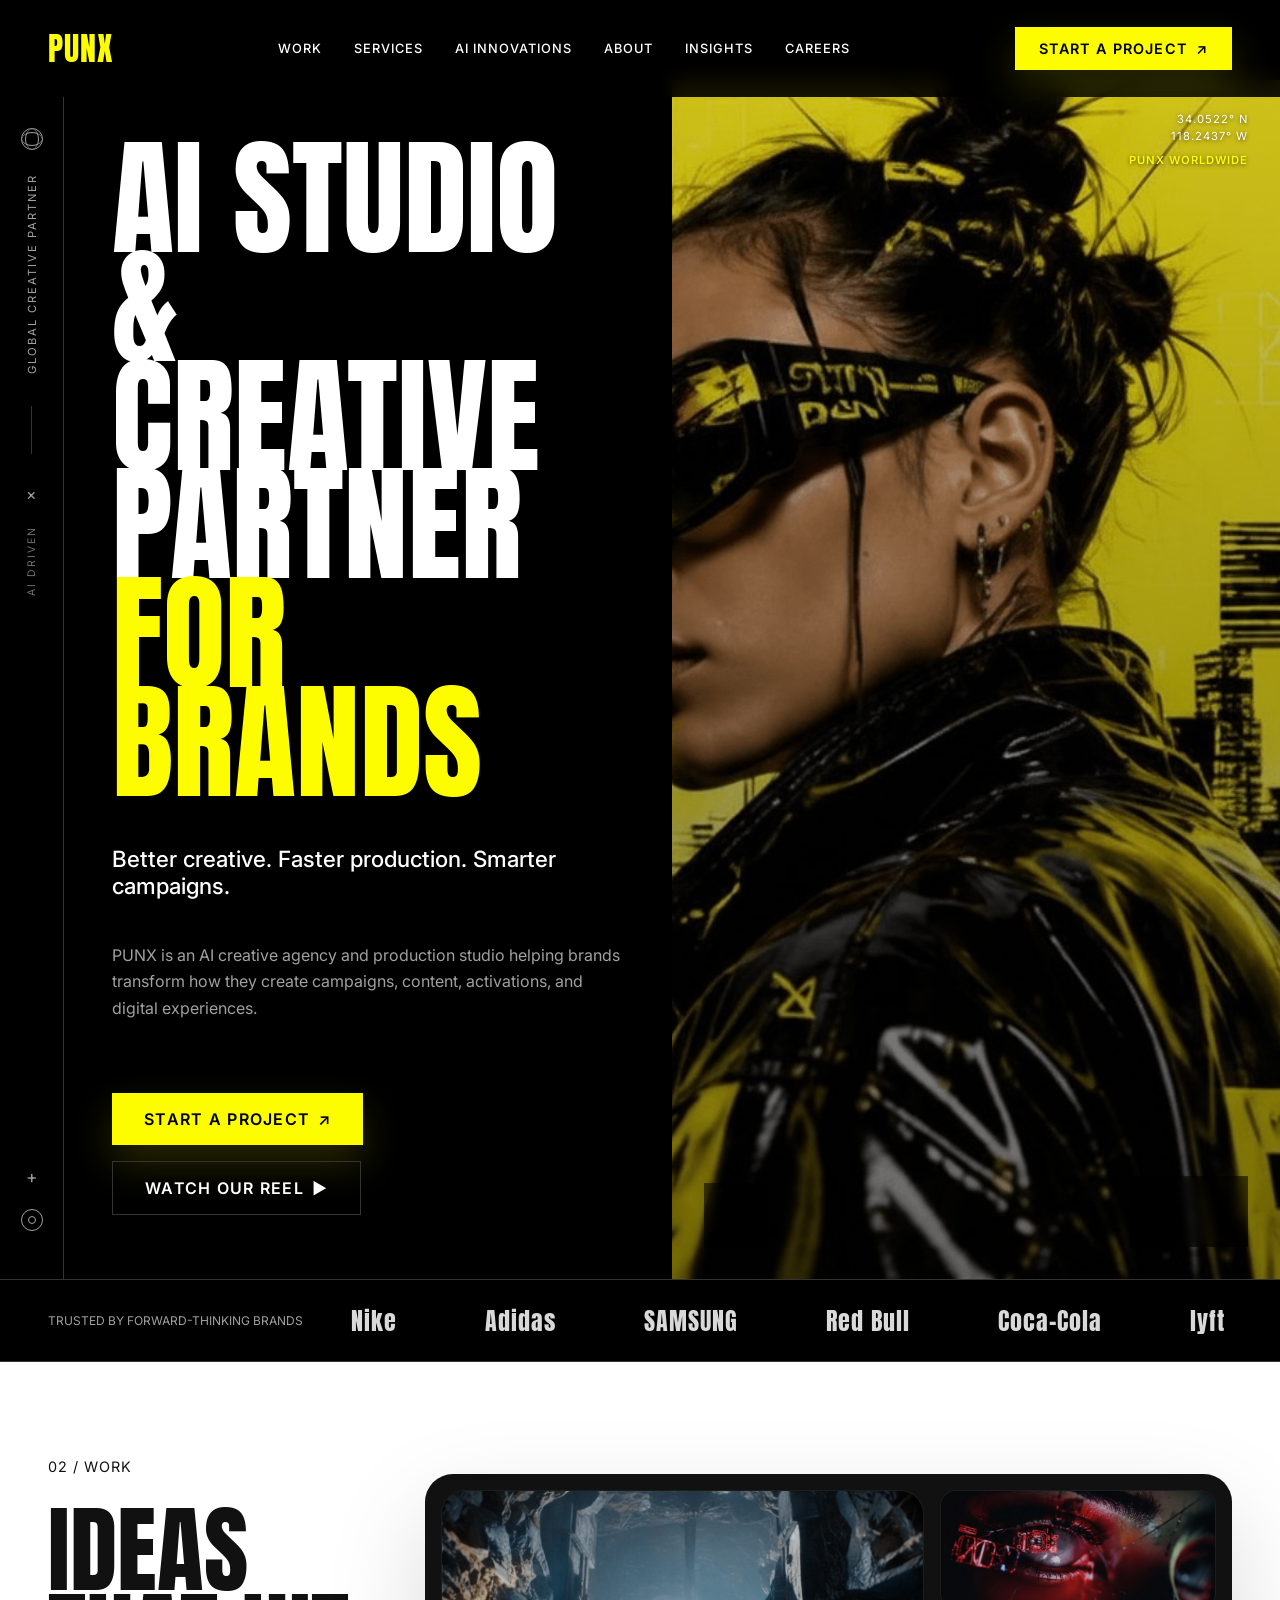
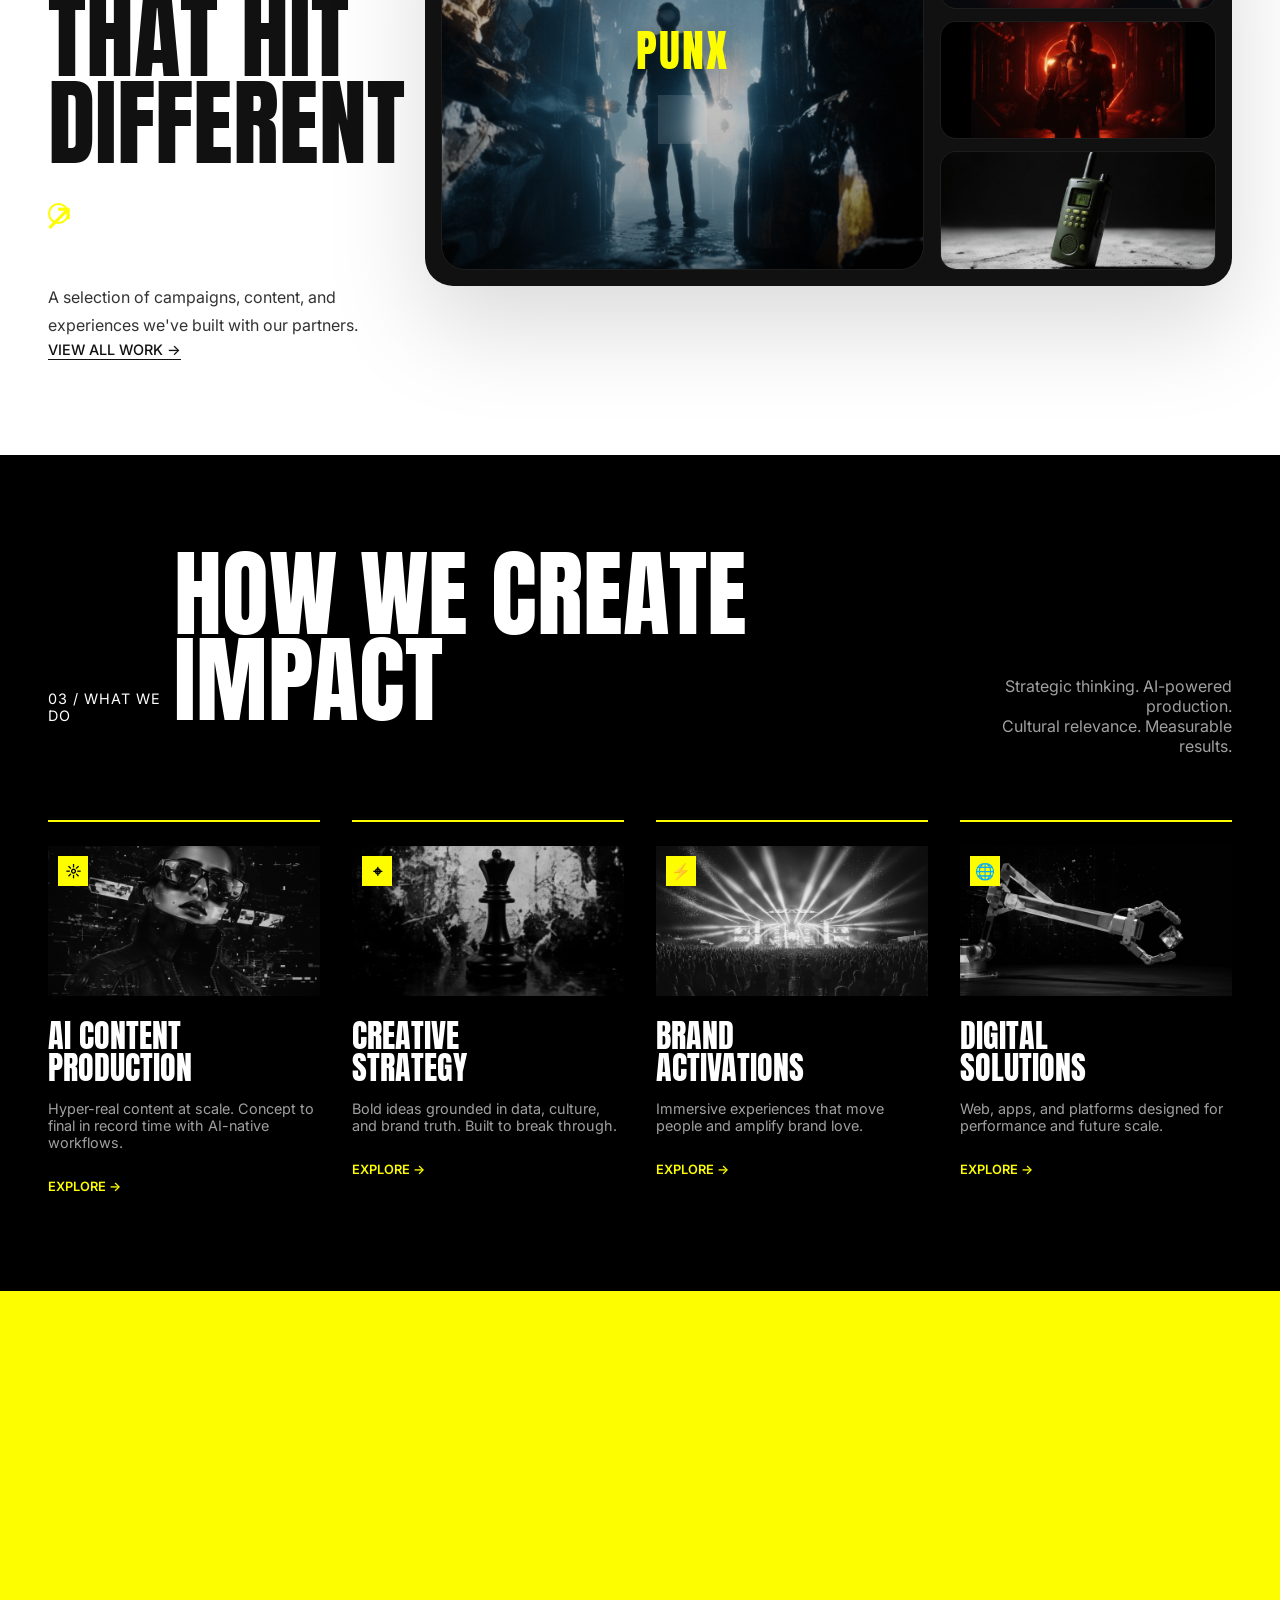
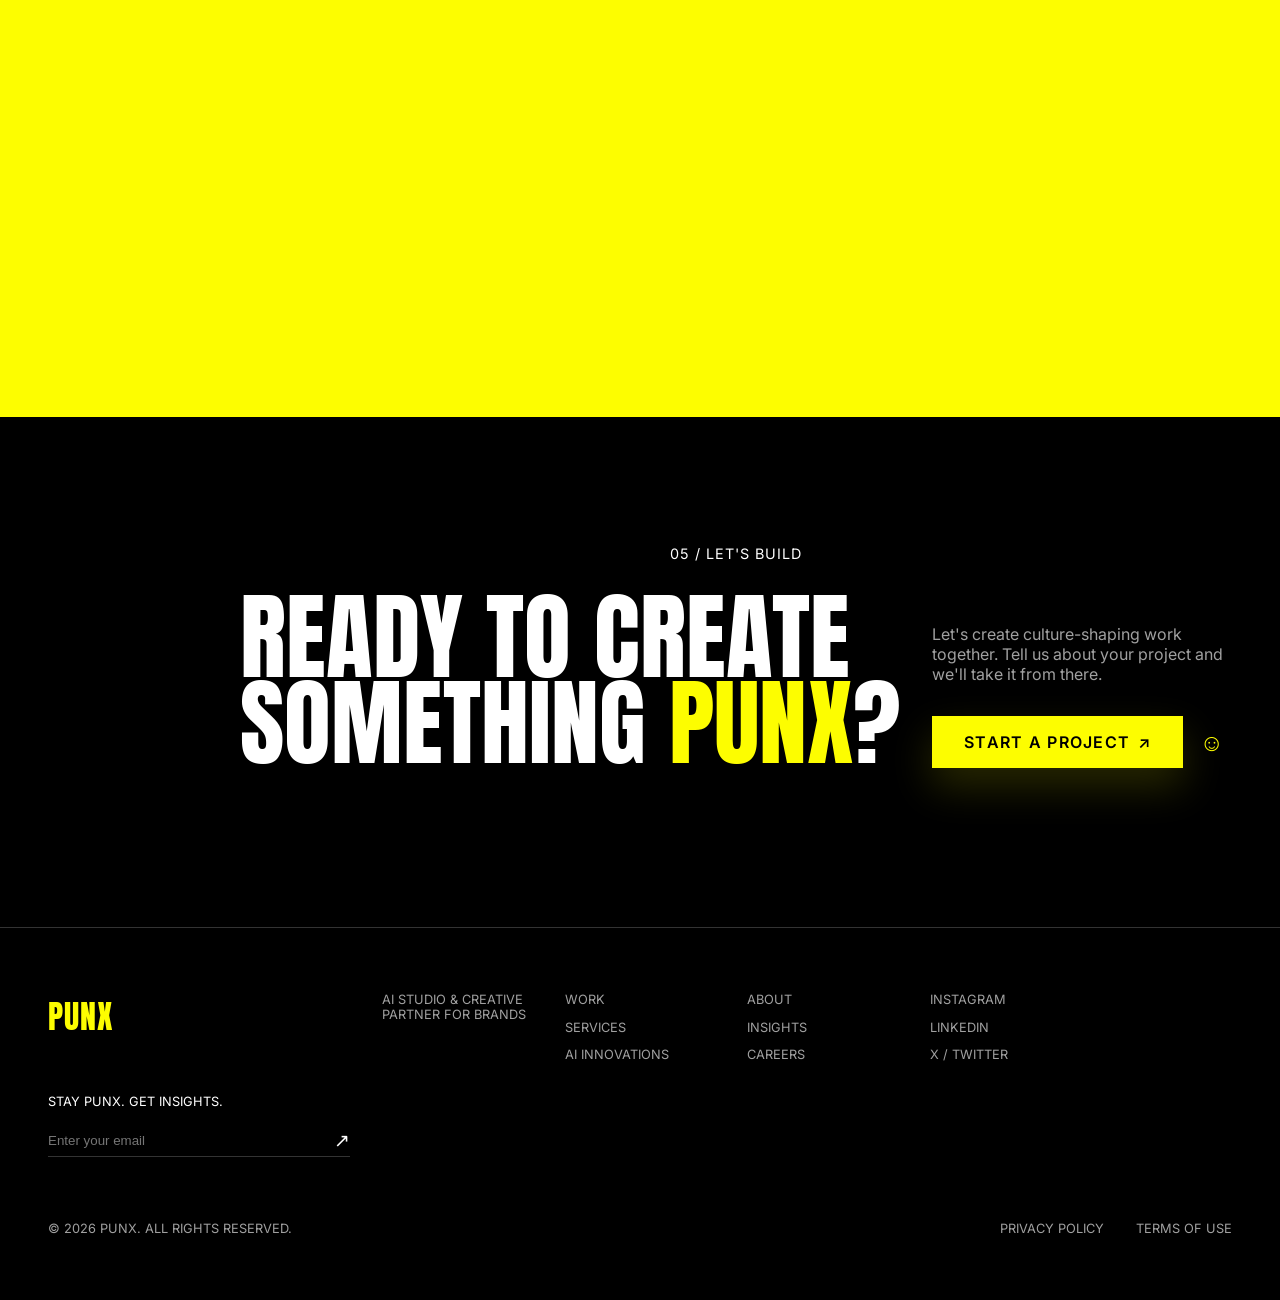
==== index.html @ d714aa8b "Initial commit: PUNX website builder with home and work pages Static site with hero, work carousel, " ====
<!DOCTYPE html>
<html lang="en" class="no-js">
<head>
    <meta charset="UTF-8">
    <meta name="viewport" content="width=device-width, initial-scale=1.0">
    <title>PUNX - AI Studio & Creative Partner</title>
    <link rel="preconnect" href="https://fonts.googleapis.com">
    <link rel="preconnect" href="https://fonts.gstatic.com" crossorigin>
    <link href="https://fonts.googleapis.com/css2?family=Anton&family=Inter:wght@400;500;600;700&display=swap" rel="stylesheet">
    <link rel="stylesheet" href="styles.css">
</head>
<body>

    <!-- Header Navigation -->
    <header class="header">
        <a href="index.html" class="logo logo--brand">PUNX</a>
        <nav class="main-nav">
            <a href="work.html">WORK</a>
            <a href="#">SERVICES</a>
            <a href="#">AI INNOVATIONS</a>
            <a href="#">ABOUT</a>
            <a href="#">INSIGHTS</a>
            <a href="#">CAREERS</a>
        </nav>
        <a href="#" class="btn btn-primary">START A PROJECT <span class="arrow">↗</span></a>
    </header>

    <main>
        <!-- Hero Section -->
        <section class="hero animate-reveal">
            <div class="hero-rail reveal-item delay-0">
                <span class="icon-globe" aria-hidden="true"></span>
                <span class="hero-rail-label">GLOBAL CREATIVE PARTNER</span>
                <span class="hero-rail-divider"></span>
                <span class="icon-x" aria-hidden="true">×</span>
                <span class="hero-rail-label hero-rail-label--sub">AI DRIVEN</span>
                <span class="hero-rail-spacer"></span>
                <span class="icon-plus" aria-hidden="true">+</span>
                <span class="icon-target" aria-hidden="true"></span>
            </div>
            <div class="hero-left reveal-item delay-0">
                <h1 class="hero-title">AI STUDIO &<br>CREATIVE<br>PARTNER<br><span class="highlight">FOR BRANDS</span></h1>
                <p class="hero-subtitle">Better creative. Faster production. Smarter campaigns.</p>
                <p class="hero-desc">PUNX is an AI creative agency and production studio helping brands transform how they create campaigns, content, activations, and digital experiences.</p>
                <div class="hero-actions">
                    <a href="#" class="btn btn-primary btn-large">START A PROJECT <span class="arrow">↗</span></a>
                    <a href="#" class="btn btn-secondary btn-large">WATCH OUR REEL <span class="arrow">▶</span></a>
                </div>
            </div>
            <div class="hero-right reveal-item delay-1">
                <div class="hero-image-container">
                    <img src="img/hero-model-yellow-jacket.png" alt="Hero background" class="hero-bg" />
                    <div class="hero-overlay"></div>
                    <div class="hero-coords">
                        <span>34.0522° N</span>
                        <span>118.2437° W</span>
                        <span class="hero-coords-label">PUNX WORLDWIDE</span>
                    </div>
                    <div class="hero-seal" aria-hidden="true">
                        <span class="hero-seal-ring">
                            <span class="hero-seal-dot"></span>
                        </span>
                    </div>
                    <div class="hero-tag">CREATE<br>WITHOUT<br>COMPROMISE</div>
                </div>
            </div>
        </section>

        <!-- Client Logos -->
        <section class="clients animate-reveal">
            <div class="clients-label reveal-item delay-1">TRUSTED BY FORWARD-THINKING BRANDS</div>
            <div class="clients-viewport reveal-item delay-2">
                <div class="clients-track">
                    <span>Nike</span>
                    <span>Adidas</span>
                    <span>SAMSUNG</span>
                    <span>Red Bull</span>
                    <span>Coca-Cola</span>
                    <span>lyft</span>
                    <span>Spotify</span>
                    <span>SONY</span>
                    <span aria-hidden="true">Nike</span>
                    <span aria-hidden="true">Adidas</span>
                    <span aria-hidden="true">SAMSUNG</span>
                    <span aria-hidden="true">Red Bull</span>
                    <span aria-hidden="true">Coca-Cola</span>
                    <span aria-hidden="true">lyft</span>
                    <span aria-hidden="true">Spotify</span>
                    <span aria-hidden="true">SONY</span>
                </div>
            </div>
        </section>

        <!-- Work Section -->
        <section class="work section-dark animate-reveal">
            <div class="section-header reveal-item delay-1">
                <div class="section-number">02 / WORK</div>
                <h2 class="section-title">IDEAS<br>THAT HIT<br>DIFFERENT <span class="arrow-circle">↗</span></h2>
                <p>A selection of campaigns, content, and experiences we've built with our partners.</p>
                <a href="work.html" class="link-underline">VIEW ALL WORK &rarr;</a>
            </div>
            <div class="work-carousel reveal-item delay-2">
                <div class="work-stage" id="workStage">
                    <div class="work-featured" id="workFeatured">
                        <img src="img/portfolio-tunnel-figure.png" alt="Featured work">
                        <div class="work-card-overlay">
                            <div class="work-card-logo">PUNX</div>
                            <div class="work-play">▶</div>
                        </div>
                    </div>
                    <div class="work-thumbs" id="workThumbs">
                        <button class="work-thumb" type="button" data-index="1" aria-label="Show next work item">
                            <img src="img/portfolio-eye-punx.png" alt="Work 2">
                        </button>
                        <button class="work-thumb" type="button" data-index="2" aria-label="Show next work item">
                            <img src="img/portfolio-red-armor.png" alt="Work 3">
                        </button>
                        <button class="work-thumb" type="button" data-index="3" aria-label="Show next work item">
                            <img src="img/portfolio-walkie-talkie.png" alt="Work 4">
                        </button>
                    </div>
                </div>
            </div>
        </section>

        <!-- What We Do Section -->
        <section class="what-we-do section-black animate-reveal">
            <div class="wwd-header reveal-item delay-1">
                <div class="section-number">03 / WHAT WE DO</div>
                <h2 class="section-title">HOW WE CREATE IMPACT</h2>
                <p class="wwd-desc">Strategic thinking. AI-powered production.<br>Cultural relevance. Measurable results.</p>
            </div>
            <div class="services-grid">
                <!-- Service 1 -->
                <div class="service-card reveal-item delay-2">
                    <div class="service-img">
                        <img src="img/service-ai-content.png" alt="AI Content Production">
                        <div class="service-icon">☼</div>
                    </div>
                    <h3>AI CONTENT<br>PRODUCTION</h3>
                    <p>Hyper-real content at scale. Concept to final in record time with AI-native workflows.</p>
                    <a href="#" class="explore-link">EXPLORE &rarr;</a>
                </div>
                <!-- Service 2 -->
                <div class="service-card reveal-item delay-3">
                    <div class="service-img">
                        <img src="img/service-creative-strategy.png" alt="Creative Strategy">
                        <div class="service-icon">⌖</div>
                    </div>
                    <h3>CREATIVE<br>STRATEGY</h3>
                    <p>Bold ideas grounded in data, culture, and brand truth. Built to break through.</p>
                    <a href="#" class="explore-link">EXPLORE &rarr;</a>
                </div>
                <!-- Service 3 -->
                <div class="service-card reveal-item delay-4">
                    <div class="service-img">
                        <img src="img/service-brand-activations.png" alt="Brand Activations">
                        <div class="service-icon">⚡</div>
                    </div>
                    <h3>BRAND<br>ACTIVATIONS</h3>
                    <p>Immersive experiences that move people and amplify brand love.</p>
                    <a href="#" class="explore-link">EXPLORE &rarr;</a>
                </div>
                <!-- Service 4 -->
                <div class="service-card reveal-item delay-5">
                    <div class="service-img">
                        <img src="img/service-digital-solutions.png" alt="Digital Solutions">
                        <div class="service-icon">🌐</div>
                    </div>
                    <h3>DIGITAL<br>SOLUTIONS</h3>
                    <p>Web, apps, and platforms designed for performance and future scale.</p>
                    <a href="#" class="explore-link">EXPLORE &rarr;</a>
                </div>
            </div>
        </section>

        <!-- AI Innovations -->
        <section class="innovations section-yellow animate-reveal">
            <div class="section-number reveal-item delay-1">04 / AI INNOVATIONS</div>
            <h2 class="section-title reveal-item delay-2">BUILT FOR WHAT'S NEXT</h2>
            
            <div class="innovations-grid">
                <div class="innovation-card black-bg reveal-item delay-3">
                    <img src="img/home-img_03.jpg" alt="PUNX Creative Intelligence" class="inno-badge">
                    <div class="inno-content">
                        <h3>PUNX CREATIVE<br>INTELLIGENCE</h3>
                        <p>Our proprietary AI models and agents that ideate, design, and produce with remarkable speed and consistency.</p>
                        <a href="#" class="link-underline">LEARN MORE &rarr;</a>
                    </div>
                </div>

                <div class="innovation-card reveal-item delay-4">
                    <img src="img/home-img_05.jpg" alt="PUNX OS Gen 2" class="inno-badge">
                    <div class="inno-content">
                        <h3>PUNX OS GEN 2</h3>
                        <p>The operating system for modern creativity. One platform to manage ideas, content, teams, and performance.</p>
                        <a href="#" class="link-underline">LEARN MORE &rarr;</a>
                    </div>
                </div>

                <div class="innovation-cta black-bg reveal-item delay-5">
                    <p>BE THE FIRST TO<br>ACCESS WHAT'S NEXT.</p>
                    <a href="#" class="btn btn-primary">JOIN THE WAITLIST <span class="arrow">↗</span></a>
                </div>
            </div>
        </section>

        <!-- Let's Build -->
        <section class="lets-build section-black animate-reveal">
            <div class="section-number reveal-item delay-1">05 / LET'S BUILD</div>
            <div class="build-content reveal-item delay-2">
                <h2 class="section-title">READY TO CREATE<br>SOMETHING <span class="highlight">PUNX</span>?</h2>
                <div class="build-text">
                    <p>Let's create culture-shaping work together. Tell us about your project and we'll take it from there.</p>
                    <div class="build-cta">
                        <a href="#" class="btn btn-primary btn-large">START A PROJECT <span class="arrow">↗</span></a>
                        <span class="build-smiley" aria-hidden="true">☺</span>
                    </div>
                </div>
            </div>
        </section>

    </main>

    <!-- Footer -->
    <footer class="footer">
        <div class="footer-top">
            <a href="index.html" class="logo logo--brand">PUNX</a>
            <div class="footer-desc">AI STUDIO & CREATIVE PARTNER FOR BRANDS</div>

            <div class="footer-links">
                <a href="work.html">WORK</a>
                <a href="#">SERVICES</a>
                <a href="#">AI INNOVATIONS</a>
            </div>
            <div class="footer-links">
                <a href="#">ABOUT</a>
                <a href="#">INSIGHTS</a>
                <a href="#">CAREERS</a>
            </div>
            <div class="footer-links">
                <a href="#">INSTAGRAM</a>
                <a href="#">LINKEDIN</a>
                <a href="#">X / TWITTER</a>
            </div>

            <div class="footer-newsletter">
                <p>STAY PUNX. GET INSIGHTS.</p>
                <form class="newsletter-form">
                    <input type="email" placeholder="Enter your email">
                    <button type="submit">↗</button>
                </form>
            </div>
        </div>
        <div class="footer-bottom">
            <p>&copy; 2026 PUNX. ALL RIGHTS RESERVED.</p>
            <div class="footer-legal">
                <a href="#">PRIVACY POLICY</a>
                <a href="#">TERMS OF USE</a>
            </div>
        </div>
    </footer>

    <script src="main.js"></script>
</body>
</html>
---- styles.css ----
:root {
    --color-bg: #000000;
    --color-text: #ffffff;
    --color-yellow: #fdfd00;
    --color-gray: #a0a0a0;
    --color-border: #333333;
    
    --font-heading: 'Anton', sans-serif;
    --font-body: 'Inter', sans-serif;
}

* {
    margin: 0;
    padding: 0;
    box-sizing: border-box;
}

html.no-js section,
html.no-js .work-card,
html.no-js .service-card,
html.no-js .innovation-card,
html.no-js .innovation-cta,
html.no-js .footer-top,
html.no-js .hero-left,
html.no-js .hero-image-container {
    opacity: 1;
    transform: none;
}

body {
    background-color: var(--color-bg);
    color: var(--color-text);
    font-family: var(--font-body);
    -webkit-font-smoothing: antialiased;
    overflow-x: hidden;
}

a {
    color: inherit;
    text-decoration: none;
    transition: color 0.25s ease, transform 0.25s ease, opacity 0.25s ease;
}

img {
    max-width: 100%;
    display: block;
}

/* Typography */
h1, h2, h3, .logo, .section-number, .os-logo {
    font-family: var(--font-heading);
    text-transform: uppercase;
    font-weight: normal;
}

.logo {
    font-size: 2rem;
    letter-spacing: 1px;
}

.logo--brand {
    color: var(--color-yellow);
}

.section-number {
    font-size: 0.9rem;
    letter-spacing: 1px;
    margin-bottom: 2rem;
    font-family: var(--font-body);
}

.section-title {
    font-size: clamp(3rem, 8vw, 6rem);
    line-height: 0.9;
    margin-bottom: 2rem;
}

.link-underline {
    text-decoration: underline;
    text-underline-offset: 4px;
    font-size: 0.9rem;
    font-weight: 500;
}

/* Buttons */
.btn {
    display: inline-flex;
    align-items: center;
    gap: 0.5rem;
    padding: 0.8rem 1.5rem;
    font-family: var(--font-body);
    font-weight: 600;
    font-size: 0.9rem;
    border: none;
    cursor: pointer;
    text-transform: uppercase;
    letter-spacing: 0.08em;
    transition: transform 0.22s ease, background-color 0.2s ease, color 0.2s ease, box-shadow 0.2s ease;
}

.btn-primary {
    background-color: var(--color-yellow);
    color: var(--color-bg);
    box-shadow: 0 18px 40px rgba(253,253,0,0.16);
}
.btn-primary:hover {
    background-color: #e6e600;
    transform: translateY(-2px);
}

.btn-secondary {
    background-color: transparent;
    color: var(--color-text);
    border: 1px solid var(--color-border);
}
.btn-secondary:hover {
    background-color: rgba(255, 255, 255, 0.08);
    color: #fff;
    transform: translateY(-2px);
}

.btn-large {
    padding: 1rem 2rem;
    font-size: 1rem;
}

/* Header */
.header {
    display: flex;
    justify-content: space-between;
    align-items: center;
    padding: 1.5rem 3rem;
    position: fixed;
    top: 0;
    left: 0;
    width: 100%;
    z-index: 100;
    background: rgba(0, 0, 0, 0.9);
    backdrop-filter: blur(10px);
}

.main-nav {
    display: flex;
    gap: 2rem;
}

.main-nav a {
    font-size: 0.8rem;
    font-weight: 500;
    letter-spacing: 1px;
}
.main-nav a:hover {
    color: var(--color-yellow);
}

/* Sections */
main {
    width: 100%;
}

section {
    padding: 6rem 3rem;
    width: 100%;
}

.section-dark {
    background-color: #fff;
    color: #111;
}

.section-dark .section-number,
.section-dark .section-title,
.section-dark .section-header p,
.section-dark .link-underline,
.section-dark .section-header a {
    color: #111;
}

.section-dark .section-header p,
.section-dark .wwd-desc {
    color: #333;
}

.section-dark .link-underline {
    text-decoration-color: #111;
}

.section-black {
    background-color: var(--color-bg);
}

.section-yellow {
    background-color: var(--color-yellow);
    color: var(--color-bg);
}

/* Hero */
.hero {
    display: grid;
    grid-template-columns: 64px 1fr 1fr;
    min-height: 100vh;
    padding: 0;
    padding-top: 5rem; /* offset header */
}

.hero-rail {
    display: flex;
    flex-direction: column;
    align-items: center;
    padding: 3rem 0;
    border-right: 1px solid var(--color-border);
    color: var(--color-gray);
}

.hero-rail .icon-globe {
    width: 22px;
    height: 22px;
    border: 1px solid var(--color-gray);
    border-radius: 50%;
    position: relative;
    flex-shrink: 0;
}

.hero-rail .icon-globe::before,
.hero-rail .icon-globe::after {
    content: '';
    position: absolute;
    border: 1px solid var(--color-gray);
    border-radius: 50%;
}

.hero-rail .icon-globe::before {
    inset: 3px 0;
    border-left: none;
    border-right: none;
}

.hero-rail .icon-globe::after {
    inset: 0 3px;
    border-top: none;
    border-bottom: none;
}

.hero-rail-label {
    writing-mode: vertical-rl;
    transform: rotate(180deg);
    font-size: 0.7rem;
    letter-spacing: 2px;
    margin-top: 1.5rem;
}

.hero-rail-label--sub {
    font-size: 0.65rem;
    opacity: 0.7;
}

.hero-rail-divider {
    width: 1px;
    height: 3rem;
    background: var(--color-border);
    margin-top: 2rem;
}

.hero-rail-spacer {
    flex-grow: 1;
}

.icon-x {
    margin-top: 2rem;
    font-size: 1rem;
    line-height: 1;
}

.icon-plus {
    font-size: 1.1rem;
    line-height: 1;
    margin-bottom: 1.5rem;
}

.icon-target {
    width: 22px;
    height: 22px;
    border: 1px solid var(--color-gray);
    border-radius: 50%;
    position: relative;
}

.icon-target::before {
    content: '';
    position: absolute;
    inset: 6px;
    border: 1px solid var(--color-gray);
    border-radius: 50%;
}

.hero-left {
    padding: 4rem 3rem;
    display: flex;
    flex-direction: column;
    justify-content: center;
    gap: 1.5rem;
}

.hero-left, .hero-right {
    transform: translateY(60px);
    opacity: 0;
    transition: transform 0.8s ease, opacity 0.8s ease;
}

.hero-left.active,
.hero-right.active {
    opacity: 1;
    transform: translateY(0);
}

.reveal-item {
    opacity: 0;
    transform: translateY(30px);
    transition: opacity 0.8s ease, transform 0.8s ease;
}

.reveal-item.active {
    opacity: 1;
    transform: translateY(0);
}

.delay-0 { transition-delay: 0.15s; }
.delay-1 { transition-delay: 0.3s; }
.delay-2 { transition-delay: 0.45s; }
.delay-3 { transition-delay: 0.6s; }

.hero-label {
    display: flex;
    align-items: center;
    gap: 0.75rem;
    font-size: 0.8rem;
    color: var(--color-gray);
    margin-bottom: 2rem;
    border-left: 1px solid var(--color-border);
    padding-left: 1rem;
}

.hero-title {
    font-size: clamp(4rem, 10vw, 8rem);
    line-height: 0.85;
    margin-bottom: 1.5rem;
}

.highlight {
    color: var(--color-yellow);
}

.hero-subtitle {
    font-size: 1.4rem;
    font-weight: 500;
    margin-bottom: 1.2rem;
}

.hero-desc {
    color: var(--color-gray);
    max-width: 520px;
    margin-bottom: 3rem;
    line-height: 1.65;
}

.hero-actions {
    display: flex;
    flex-wrap: wrap;
    gap: 1rem;
}

.hero-right {
    position: relative;
    min-height: 100vh;
    overflow: hidden;
    display: grid;
    align-items: center;
    justify-items: center;
    background: linear-gradient(180deg, #111 0%, #0a0a0a 100%);
}

.hero-image-container {
    width: 100%;
    height: 100%;
    position: relative;
    overflow: hidden;
}

.hero-bg {
    width: 120%;
    height: 120%;
    object-fit: cover;
    transform: scale(1.08);
    transition: transform 1.2s ease;
}

.hero-image-container:hover .hero-bg {
    transform: scale(1.02) translateX(-3%);
}

/* ensure the inline hero image (asset from /img) is visible */
.hero-image-container .hero-bg { display: block; }

.hero-overlay {
    position: absolute;
    inset: 0;
    background: linear-gradient(180deg, rgba(0,0,0,0.15) 0%, rgba(0,0,0,0.5) 100%);
    pointer-events: none;
}

.hero-coords {
    position: absolute;
    top: 2rem;
    right: 2rem;
    z-index: 5;
    display: flex;
    flex-direction: column;
    align-items: flex-end;
    gap: 0.2rem;
    font-size: 0.7rem;
    letter-spacing: 1px;
    color: #fff;
    text-align: right;
    text-shadow: 0 1px 4px rgba(0,0,0,0.6);
}

.hero-coords-label {
    margin-top: 0.4rem;
    color: var(--color-yellow);
    font-weight: 600;
}

.hero-seal {
    position: absolute;
    bottom: 2rem;
    left: 2rem;
    z-index: 5;
    width: 64px;
    height: 64px;
    border-radius: 50%;
    background: rgba(0, 0, 0, 0.55);
    border: 1px solid rgba(255, 255, 255, 0.5);
    display: flex;
    align-items: center;
    justify-content: center;
    backdrop-filter: blur(4px);
}

.hero-seal-ring {
    width: 42px;
    height: 42px;
    border-radius: 50%;
    border: 1px dashed var(--color-yellow);
    display: flex;
    align-items: center;
    justify-content: center;
}

.hero-seal-dot {
    width: 10px;
    height: 10px;
    border-radius: 50%;
    background: var(--color-yellow);
}

.hero-tag {
    position: absolute;
    bottom: 2rem;
    right: 2rem;
    z-index: 5;
    padding: 0.75rem 1rem;
    border: 1px solid rgba(255, 255, 255, 0.5);
    background: rgba(0, 0, 0, 0.55);
    backdrop-filter: blur(4px);
    color: #fff;
    font-size: 0.65rem;
    font-weight: 600;
    letter-spacing: 1px;
    line-height: 1.4;
    text-align: center;
}



/* Clients */
.clients {
    display: flex;
    align-items: center;
    padding: 1.4rem 3rem;
    border-top: 1px solid var(--color-border);
    border-bottom: 1px solid var(--color-border);
    overflow: hidden;
    white-space: nowrap;
}

.clients-label {
    font-size: 0.75rem;
    color: var(--color-gray);
    margin-right: 3rem;
    flex-shrink: 0;
}

.clients-viewport {
    flex: 1;
    min-width: 0;
    overflow: hidden;
}

.clients-track {
    display: inline-flex;
    align-items: center;
    gap: 5.5rem;
    font-family: var(--font-heading);
    font-size: 1.5rem;
    color: #fff;
    animation: scroll 30s linear infinite;
    width: max-content;
}

@keyframes scroll {
    0% { transform: translateX(0); }
    100% { transform: translateX(-50%); }
}

.clients-track span {
    display: inline-flex;
    align-items: center;
    letter-spacing: 1px;
    opacity: 0.85;
}

.clients-track:hover {
    animation-play-state: paused;
}

/* Work */
.work {
    display: grid;
    grid-template-columns: minmax(320px, 1fr) 2.45fr;
    gap: 3rem;
    align-items: flex-start;
    position: relative;
}

.section-header {
    max-width: 520px;
}

.section-header p {
    line-height: 1.7;
    max-width: 420px;
}

.work-carousel {
    margin-top: 1rem;
    padding: 1rem;
    background: #111;
    border-radius: 28px;
    box-shadow: 0 40px 100px rgba(0, 0, 0, 0.15);
}

.work-stage {
    display: grid;
    grid-template-columns: 1.75fr 1fr;
    grid-template-rows: 380px;
    gap: 1rem;
    height: 380px;
}

.work-featured {
    position: relative;
    overflow: hidden;
    height: 100%;
    border-radius: 24px;
    background: #111;
    border: 1px solid rgba(255,255,255,0.05);
}

.work-featured img {
    width: 100%;
    height: 100%;
    object-fit: cover;
    transition: opacity 0.4s ease;
}

.work-thumbs {
    display: grid;
    grid-template-rows: repeat(3, 1fr);
    gap: 0.75rem;
    height: 100%;
}

.work-thumb {
    position: relative;
    overflow: hidden;
    height: 100%;
    border-radius: 16px;
    background: #111;
    border: 1px solid rgba(255,255,255,0.05);
    padding: 0;
    cursor: pointer;
}

.work-thumb img {
    width: 100%;
    height: 100%;
    object-fit: cover;
    transform-origin: center;
    transition: transform 0.9s ease, filter 0.9s ease, opacity 0.4s ease;
}

.work-thumb:hover img {
    transform: scale(1.05) rotate(-0.2deg);
    filter: saturate(1.08);
}

.work-card-overlay {
    position: absolute;
    inset: 0;
    z-index: 5;
    display: flex;
    flex-direction: column;
    align-items: center;
    justify-content: center;
    gap: 0.75rem;
    background: linear-gradient(180deg, rgba(0,0,0,0.08) 0%, rgba(0,0,0,0.35) 100%);
    pointer-events: none;
}

.work-card-logo {
    font-family: var(--font-heading);
    font-size: clamp(1.75rem, 4vw, 2.75rem);
    color: var(--color-yellow);
    letter-spacing: 2px;
    text-shadow: 0 4px 30px rgba(0,0,0,0.5);
}

.work-play {
    width: 48px;
    height: 48px;
    border-radius: 50%;
    background: rgba(255,255,255,0.12);
    border: 1px solid rgba(255,255,255,0.25);
    display: flex;
    align-items: center;
    justify-content: center;
    color: #fff;
    font-size: 1.1rem;
    backdrop-filter: blur(6px);
}

.animate-reveal .service-card,
.animate-reveal .innovation-card,
.animate-reveal .innovation-cta,
.animate-reveal .build-content,
.animate-reveal .footer-top {
    opacity: 0;
    transform: translateY(30px);
}

.animate-reveal .service-card.active,
.animate-reveal .innovation-card.active,
.animate-reveal .innovation-cta.active,
.animate-reveal .build-content.active,
.animate-reveal .footer-top.active {
    opacity: 1;
    transform: translateY(0);
}

/* What We Do */
.wwd-header {
    display: flex;
    justify-content: space-between;
    align-items: flex-end;
    margin-bottom: 4rem;
}

.wwd-desc {
    text-align: right;
    color: var(--color-gray);
}

.services-grid {
    display: grid;
    grid-template-columns: repeat(4, 1fr);
    gap: 2rem;
}

.service-card {
    border-top: 2px solid var(--color-yellow);
    padding-top: 1.5rem;
}

.service-img {
    position: relative;
    margin-bottom: 1.5rem;
    height: 150px;
    overflow: hidden;
}

.service-img img {
    width: 100%;
    height: 100%;
    object-fit: cover;
    filter: grayscale(100%);
    transition: 0.3s;
}

.service-card:hover .service-img img {
    filter: grayscale(0%);
}

.service-icon {
    position: absolute;
    top: 10px;
    left: 10px;
    background: var(--color-yellow);
    color: #000;
    width: 30px;
    height: 30px;
    display: flex;
    align-items: center;
    justify-content: center;
    font-weight: bold;
}

.service-card h3 {
    font-family: var(--font-heading);
    font-size: 2rem;
    margin-bottom: 1rem;
    line-height: 1;
}

.service-card p {
    color: var(--color-gray);
    font-size: 0.9rem;
    margin-bottom: 1.5rem;
}

.explore-link {
    color: var(--color-yellow);
    font-size: 0.8rem;
    font-weight: 600;
}

/* Innovations */
.innovations-grid {
    display: grid;
    grid-template-columns: repeat(3, 1fr);
    gap: 2rem;
    margin-top: 3rem;
}

.innovation-card, .innovation-cta {
    padding: 3rem;
    display: flex;
    flex-direction: column;
    justify-content: space-between;
    min-height: 300px;
}

.innovation-card.black-bg, .innovation-cta.black-bg {
    background-color: var(--color-bg);
    color: var(--color-text);
}

.inno-badge {
    width: 72px;
    height: 72px;
    object-fit: cover;
}

.os-logo {
    font-size: 3rem;
    line-height: 0.9;
}

.inno-content h3 {
    font-size: 1.5rem;
    margin-bottom: 1rem;
}

.inno-content p {
    font-size: 0.9rem;
    margin-bottom: 1.5rem;
    opacity: 0.8;
}

/* Let's Build */
.lets-build {
    position: relative;
    overflow: hidden;
    text-align: center;
    padding: 8rem 3rem 8rem 15rem;
}

.build-accent {
    position: absolute;
    left: 0;
    top: 0;
    width: 220px;
    height: 100%;
    object-fit: cover;
    clip-path: polygon(0 0, 100% 0, 62% 14%, 100% 28%, 58% 44%, 100% 60%, 66% 78%, 100% 100%, 0 100%);
    pointer-events: none;
}

.lets-build .section-number,
.lets-build .build-content {
    position: relative;
    z-index: 1;
}

.build-content {
    display: flex;
    justify-content: space-between;
    align-items: center;
    text-align: left;
}

.build-text {
    max-width: 300px;
}

.build-text p {
    margin-bottom: 2rem;
    color: var(--color-gray);
}

.build-cta {
    display: flex;
    align-items: center;
    gap: 1rem;
}

.build-smiley {
    font-size: 1.5rem;
    color: var(--color-yellow);
}

/* Footer */
.footer {
    padding: 4rem 3rem;
    border-top: 1px solid var(--color-border);
}

.footer-top {
    display: grid;
    grid-template-columns: 2fr 1fr 1fr 1fr 2fr;
    gap: 2rem;
    margin-bottom: 4rem;
}

.footer-desc {
    color: var(--color-gray);
    font-size: 0.8rem;
    max-width: 150px;
}

.footer-links {
    display: flex;
    flex-direction: column;
    gap: 0.8rem;
}

.footer-links a {
    font-size: 0.8rem;
    color: var(--color-gray);
}
.footer-links a:hover {
    color: #fff;
}

.footer-newsletter p {
    font-size: 0.8rem;
    margin-bottom: 1rem;
}

.newsletter-form {
    display: flex;
    border-bottom: 1px solid var(--color-border);
}

.newsletter-form input {
    background: transparent;
    border: none;
    color: #fff;
    padding: 0.5rem 0;
    flex-grow: 1;
    outline: none;
}

.newsletter-form button {
    background: transparent;
    border: none;
    color: #fff;
    cursor: pointer;
    font-size: 1.2rem;
}

.footer-bottom {
    display: flex;
    justify-content: space-between;
    color: var(--color-gray);
    font-size: 0.8rem;
}

.footer-legal {
    display: flex;
    gap: 2rem;
}

/* Nav active state */
.main-nav a.active,
.footer-links a.active {
    color: var(--color-yellow);
}

/* Work page hero */
.hero--work {
    min-height: auto;
    padding-bottom: 3rem;
}

.hero--work .hero-left {
    gap: 1.25rem;
}

.hero--work .hero-right {
    min-height: 100vh;
}

.work-title.hero-title {
    font-size: clamp(3rem, 7vw, 5.5rem);
}

.arrow-circle {
    display: inline-flex;
    align-items: center;
    justify-content: center;
    width: 0.55em;
    height: 0.55em;
    font-size: 0.4em;
    vertical-align: middle;
    border: 2px solid var(--color-yellow);
    border-radius: 50%;
    color: var(--color-yellow);
}

.filter-tabs {
    display: flex;
    gap: 0.75rem;
    flex-wrap: wrap;
    margin-top: 0.5rem;
}

.filter-tab {
    padding: 0.65rem 1.25rem;
    font-family: var(--font-body);
    font-size: 0.75rem;
    font-weight: 600;
    letter-spacing: 1px;
    background: transparent;
    border: 1px solid var(--color-border);
    color: #fff;
    cursor: pointer;
    text-transform: uppercase;
    transition: background-color 0.2s ease, color 0.2s ease, border-color 0.2s ease;
}

.filter-tab.active {
    background: var(--color-yellow);
    color: #000;
    border-color: var(--color-yellow);
}

.filter-tab:hover:not(.active) {
    border-color: #fff;
}

/* Work grid */
.work-grid-section {
    padding: 4px 4px;
}

.work-grid {
    display: grid;
    grid-template-columns: repeat(2, 1fr);
    gap: 4px;
}

.work-tile {
    position: relative;
    overflow: hidden;
    display: flex;
    flex-direction: column;
    justify-content: flex-end;
    gap: 1rem;
    min-height: 300px;
    padding: 1.75rem;
    background-color: #0a0a0a;
    transition: opacity 0.3s ease;
}

.work-tile.is-hidden {
    display: none;
}

.work-tile img {
    position: absolute;
    inset: 0;
    width: 100%;
    height: 100%;
    object-fit: cover;
    filter: grayscale(65%) contrast(1.1) brightness(0.85);
    transition: transform 0.8s ease, filter 0.4s ease;
}

.work-tile:hover img {
    transform: scale(1.06);
    filter: grayscale(35%) contrast(1.1) brightness(0.9);
}

.work-tile::before {
    content: '';
    position: absolute;
    inset: 0;
    background: linear-gradient(150deg, var(--tile-color, var(--color-yellow)) 0%, transparent 60%);
    mix-blend-mode: color;
    opacity: 0.85;
}

.work-tile::after {
    content: '';
    position: absolute;
    inset: 0;
    background: linear-gradient(180deg, transparent 35%, rgba(0,0,0,0.88) 100%);
}

.work-tile--gradient {
    background: linear-gradient(150deg, var(--tile-color, #333) 0%, #050505 75%);
}

.work-tile--gradient::before {
    display: none;
}

.work-tile-content {
    position: relative;
    z-index: 2;
    display: flex;
    flex-direction: column;
    gap: 1rem;
}

.work-tile-label {
    font-family: var(--font-heading);
    font-size: clamp(1.2rem, 2vw, 1.6rem);
    line-height: 1.15;
    color: #fff;
    text-transform: uppercase;
}

.work-tile-arrow {
    width: 34px;
    height: 34px;
    background: var(--color-yellow);
    color: #000;
    display: flex;
    align-items: center;
    justify-content: center;
    font-size: 1rem;
    flex-shrink: 0;
}

/* Impact stats */
.impact-stats {
    display: flex;
    align-items: center;
    gap: 3rem;
    border-top: 1px solid var(--color-border);
    padding: 3rem;
}

.impact-label {
    writing-mode: vertical-rl;
    transform: rotate(180deg);
    font-size: 0.7rem;
    letter-spacing: 2px;
    color: var(--color-gray);
    flex-shrink: 0;
}

.impact-items {
    display: flex;
    flex: 1;
    flex-wrap: wrap;
    gap: 3rem;
}

.impact-item {
    display: flex;
    align-items: center;
    gap: 1.25rem;
}

.impact-icon {
    width: 42px;
    height: 42px;
    border: 1px solid var(--color-border);
    border-radius: 50%;
    display: flex;
    align-items: center;
    justify-content: center;
    color: var(--color-yellow);
    flex-shrink: 0;
}

.impact-number {
    font-family: var(--font-heading);
    font-size: clamp(1.8rem, 3.5vw, 2.75rem);
    color: var(--color-yellow);
    line-height: 1;
    display: block;
}

.impact-desc {
    font-size: 0.78rem;
    color: var(--color-gray);
    letter-spacing: 0.5px;
    max-width: 160px;
    display: block;
    margin-top: 0.3rem;
}

/* Featured case study */
.featured-case {
    display: grid;
    grid-template-columns: 1.3fr 1fr;
    padding: 0;
}

.featured-media {
    position: relative;
    min-height: 420px;
    background-size: cover;
    background-position: center;
    display: flex;
    align-items: center;
    justify-content: center;
}

.featured-media::after {
    content: '';
    position: absolute;
    inset: 0;
    background: linear-gradient(180deg, rgba(0,0,0,0.1) 0%, rgba(0,0,0,0.55) 100%);
}

.featured-play {
    position: relative;
    z-index: 2;
    width: 64px;
    height: 64px;
    border-radius: 50%;
    background: rgba(255,255,255,0.12);
    border: 1px solid rgba(255,255,255,0.4);
    display: flex;
    align-items: center;
    justify-content: center;
    color: #fff;
    font-size: 1.3rem;
    backdrop-filter: blur(6px);
    cursor: pointer;
}

.featured-info {
    position: relative;
    background: #0d0d0d;
    padding: 4rem 3rem;
    display: flex;
    flex-direction: column;
    justify-content: center;
    gap: 1.25rem;
}

.featured-label {
    color: var(--color-yellow);
    font-size: 0.8rem;
    font-weight: 600;
    letter-spacing: 1px;
}

.featured-brand {
    position: absolute;
    top: 2.5rem;
    right: 3rem;
    font-family: var(--font-heading);
    font-size: 1.3rem;
    letter-spacing: 1px;
}

.featured-title {
    font-family: var(--font-heading);
    font-size: clamp(1.8rem, 3vw, 2.6rem);
    line-height: 1.05;
    text-transform: uppercase;
}

/* Responsive */
@media (max-width: 1024px) {
    .hero {
        grid-template-columns: 1fr;
    }
    .work-stage {
        grid-template-columns: 1fr;
        grid-template-rows: auto auto;
        height: auto;
    }
    .work-featured {
        height: 340px;
    }
    .work-thumbs {
        grid-template-columns: repeat(3, 1fr);
        grid-template-rows: none;
        height: 130px;
    }
    .work-thumb {
        height: 100%;
    }
    .hero-rail {
        display: none;
    }
    .hero-right {
        min-height: 50vh;
    }
    .hero::after {
        height: 140px;
        box-shadow: 0 -18px 48px rgba(0,0,0,0.22);
    }
    .services-grid, .innovations-grid {
        grid-template-columns: repeat(2, 1fr);
    }
    .build-content {
        flex-direction: column;
        align-items: flex-start;
        gap: 2rem;
    }
    .lets-build {
        padding-left: 3rem;
    }
    .build-accent {
        display: none;
    }
    .footer-top {
        grid-template-columns: repeat(2, 1fr);
    }
    .featured-case {
        grid-template-columns: 1fr;
    }
    .featured-media {
        min-height: 320px;
    }
}

@media (max-width: 768px) {
    .header {
        padding: 1rem;
    }
    .main-nav {
        display: none; /* Add hamburger menu logic later */
    }
    section {
        padding: 4rem 1.5rem;
    }
    .hero::after {
        height: 120px;
        clip-path: polygon(0 25%, 100% 0%, 100% 100%, 0 100%);
        box-shadow: 0 -12px 36px rgba(0,0,0,0.18);
    }
    .work {
        grid-template-columns: 1fr;
        gap: 2rem;
    }
    .section-header {
        max-width: 100%;
    }
    .services-grid, .innovations-grid {
        grid-template-columns: 1fr;
    }
    .wwd-header {
        flex-direction: column;
        align-items: flex-start;
        gap: 1rem;
    }
    .wwd-desc {
        text-align: left;
    }
    .work-grid {
        grid-template-columns: 1fr;
    }
    .impact-stats {
        flex-direction: column;
        align-items: flex-start;
        gap: 1.5rem;
    }
    .impact-label {
        writing-mode: horizontal-tb;
        transform: none;
    }
    .impact-items {
        gap: 2rem;
    }
    .featured-info {
        padding: 2.5rem 1.5rem;
    }
    .featured-brand {
        top: 1.5rem;
        right: 1.5rem;
    }
}
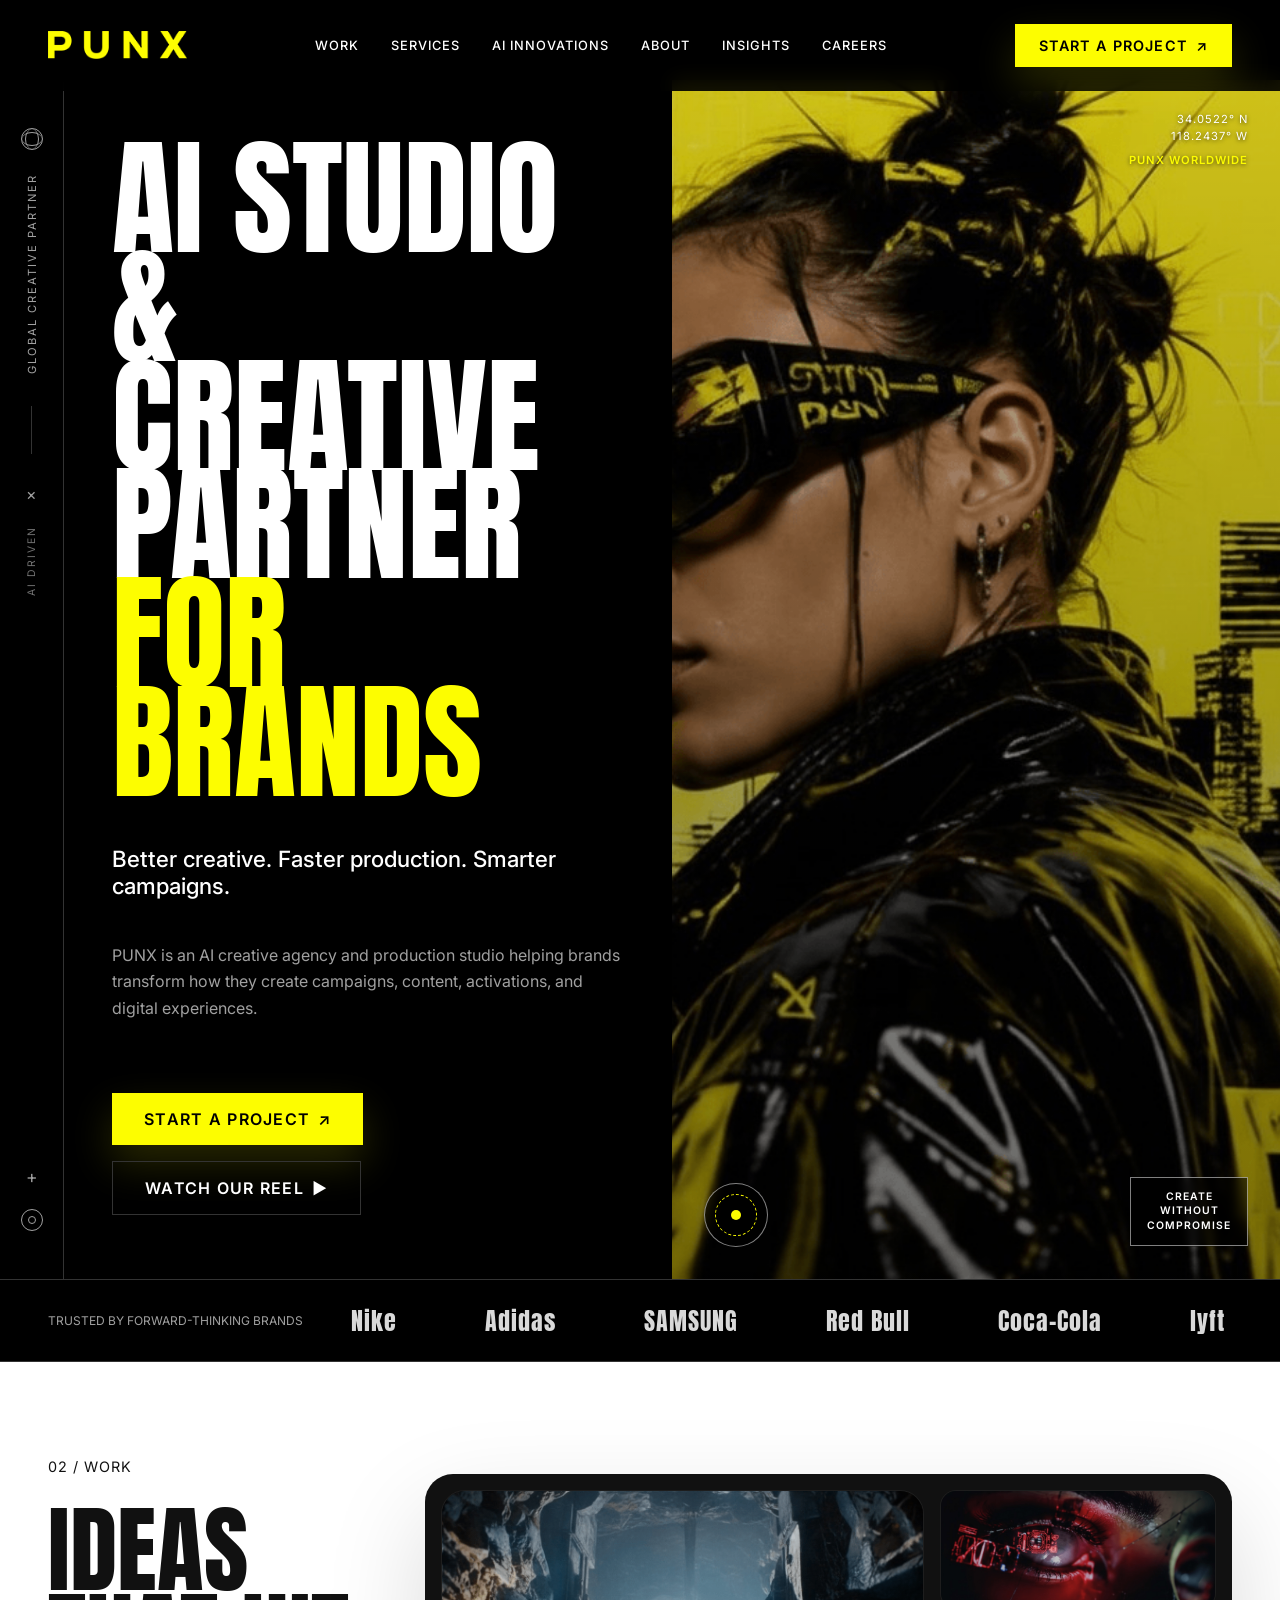
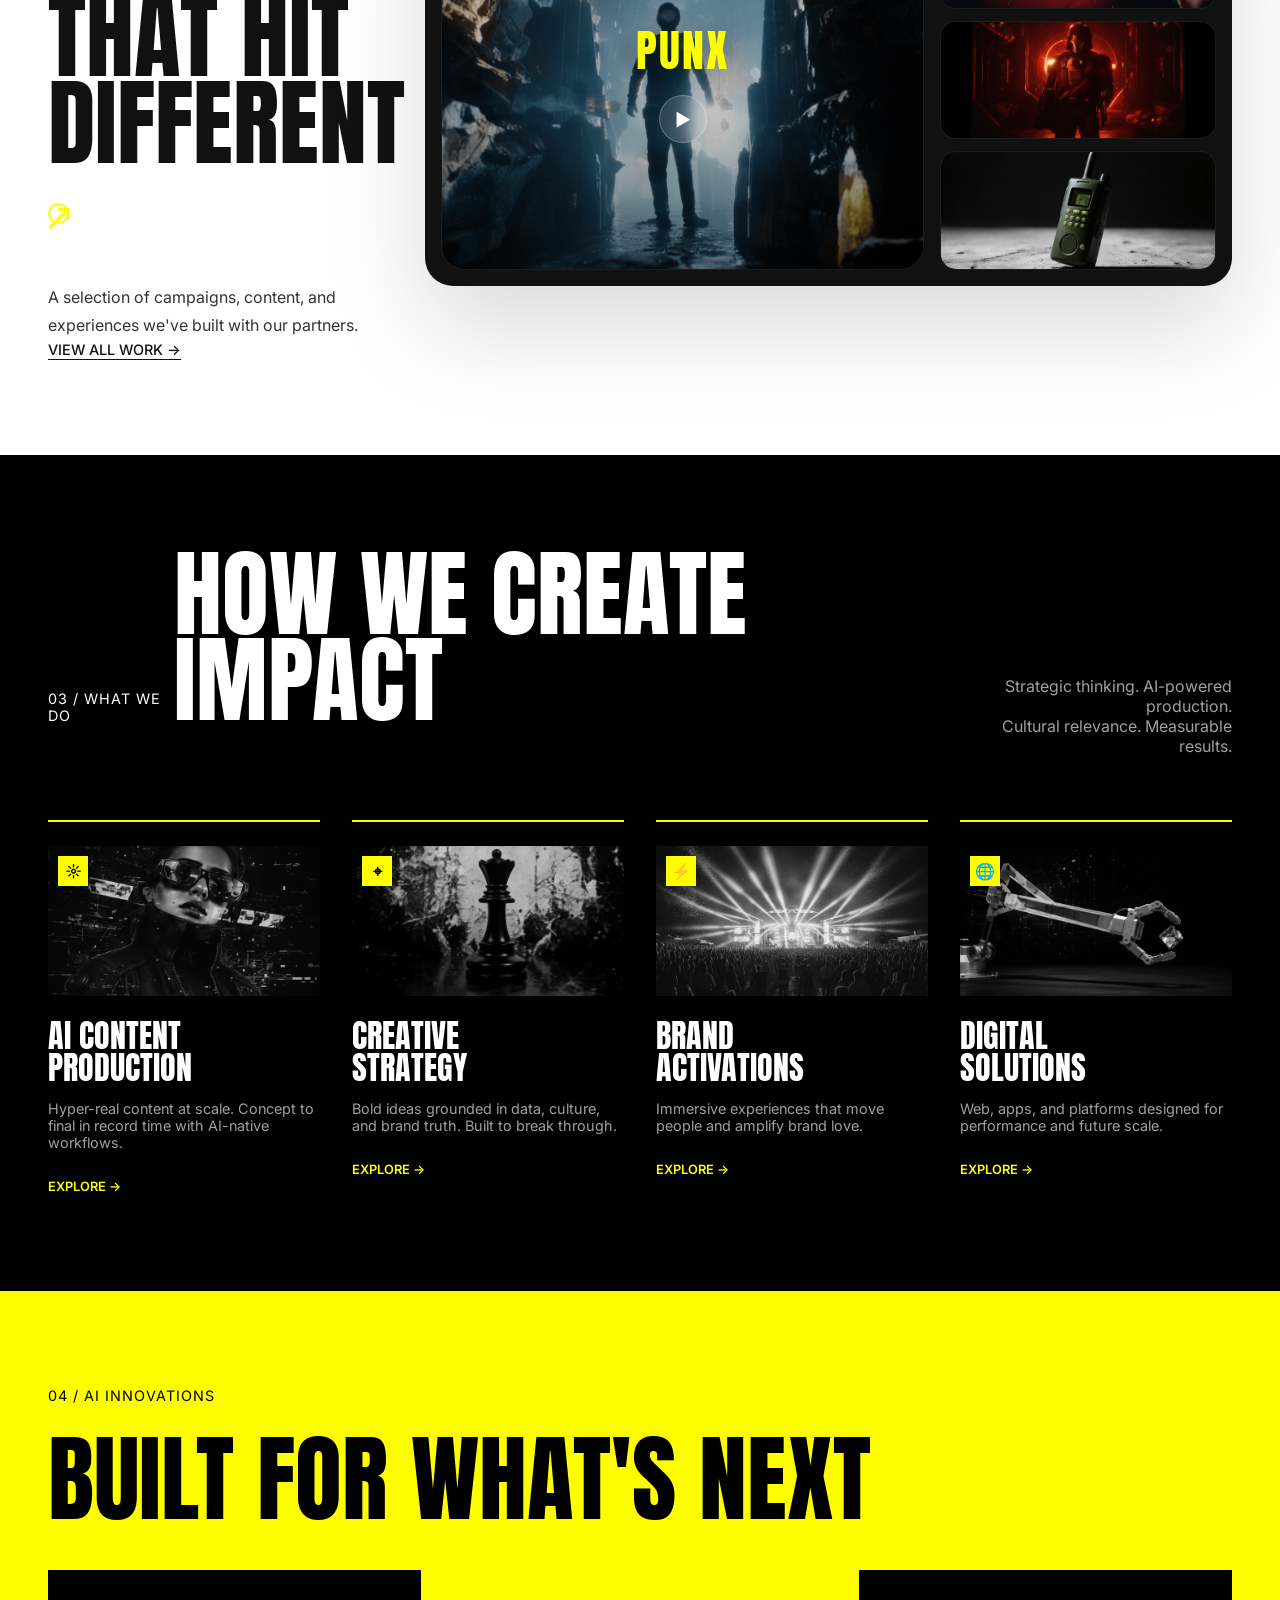
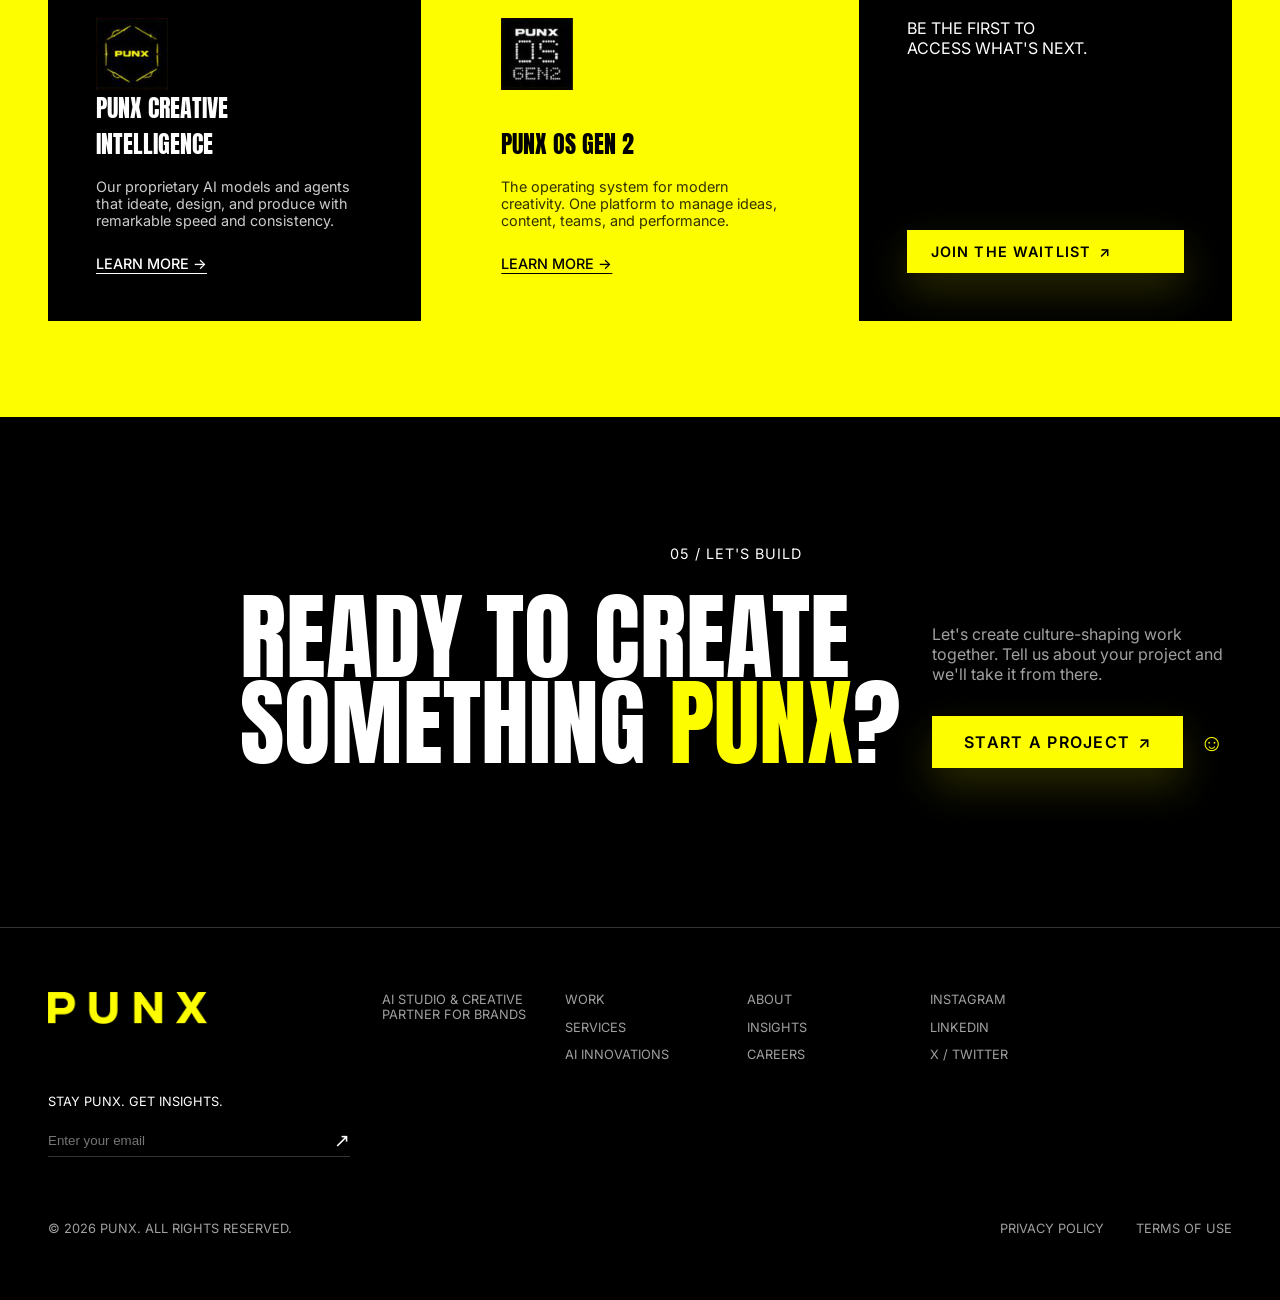
==== commit 47ad9371: "Replace text logo with official PUNX wordmark in brand yellow Pulls the logo asset from punx.ai and " ====
--- a/index.html
+++ b/index.html
@@ -13,7 +13,7 @@
 
     <!-- Header Navigation -->
     <header class="header">
-        <a href="index.html" class="logo logo--brand">PUNX</a>
+        <a href="index.html" class="logo-mark" aria-label="PUNX home"></a>
         <nav class="main-nav">
             <a href="work.html">WORK</a>
             <a href="#">SERVICES</a>
@@ -225,7 +225,7 @@
     <!-- Footer -->
     <footer class="footer">
         <div class="footer-top">
-            <a href="index.html" class="logo logo--brand">PUNX</a>
+            <a href="index.html" class="logo-mark" aria-label="PUNX home"></a>
             <div class="footer-desc">AI STUDIO & CREATIVE PARTNER FOR BRANDS</div>
 
             <div class="footer-links">
--- a/styles.css
+++ b/styles.css
@@ -60,6 +60,30 @@
 
 .logo--brand {
     color: var(--color-yellow);
+}
+
+.logo-mark {
+    display: inline-block;
+    height: 28px;
+    aspect-ratio: 169 / 34;
+    background-color: var(--color-yellow);
+    -webkit-mask-image: url('img/punx-logo.png');
+    -webkit-mask-repeat: no-repeat;
+    -webkit-mask-size: contain;
+    -webkit-mask-position: left center;
+    mask-image: url('img/punx-logo.png');
+    mask-repeat: no-repeat;
+    mask-size: contain;
+    mask-position: left center;
+    transition: opacity 0.2s ease;
+}
+
+.logo-mark:hover {
+    opacity: 0.85;
+}
+
+.footer-top .logo-mark {
+    height: 32px;
 }
 
 .section-number {
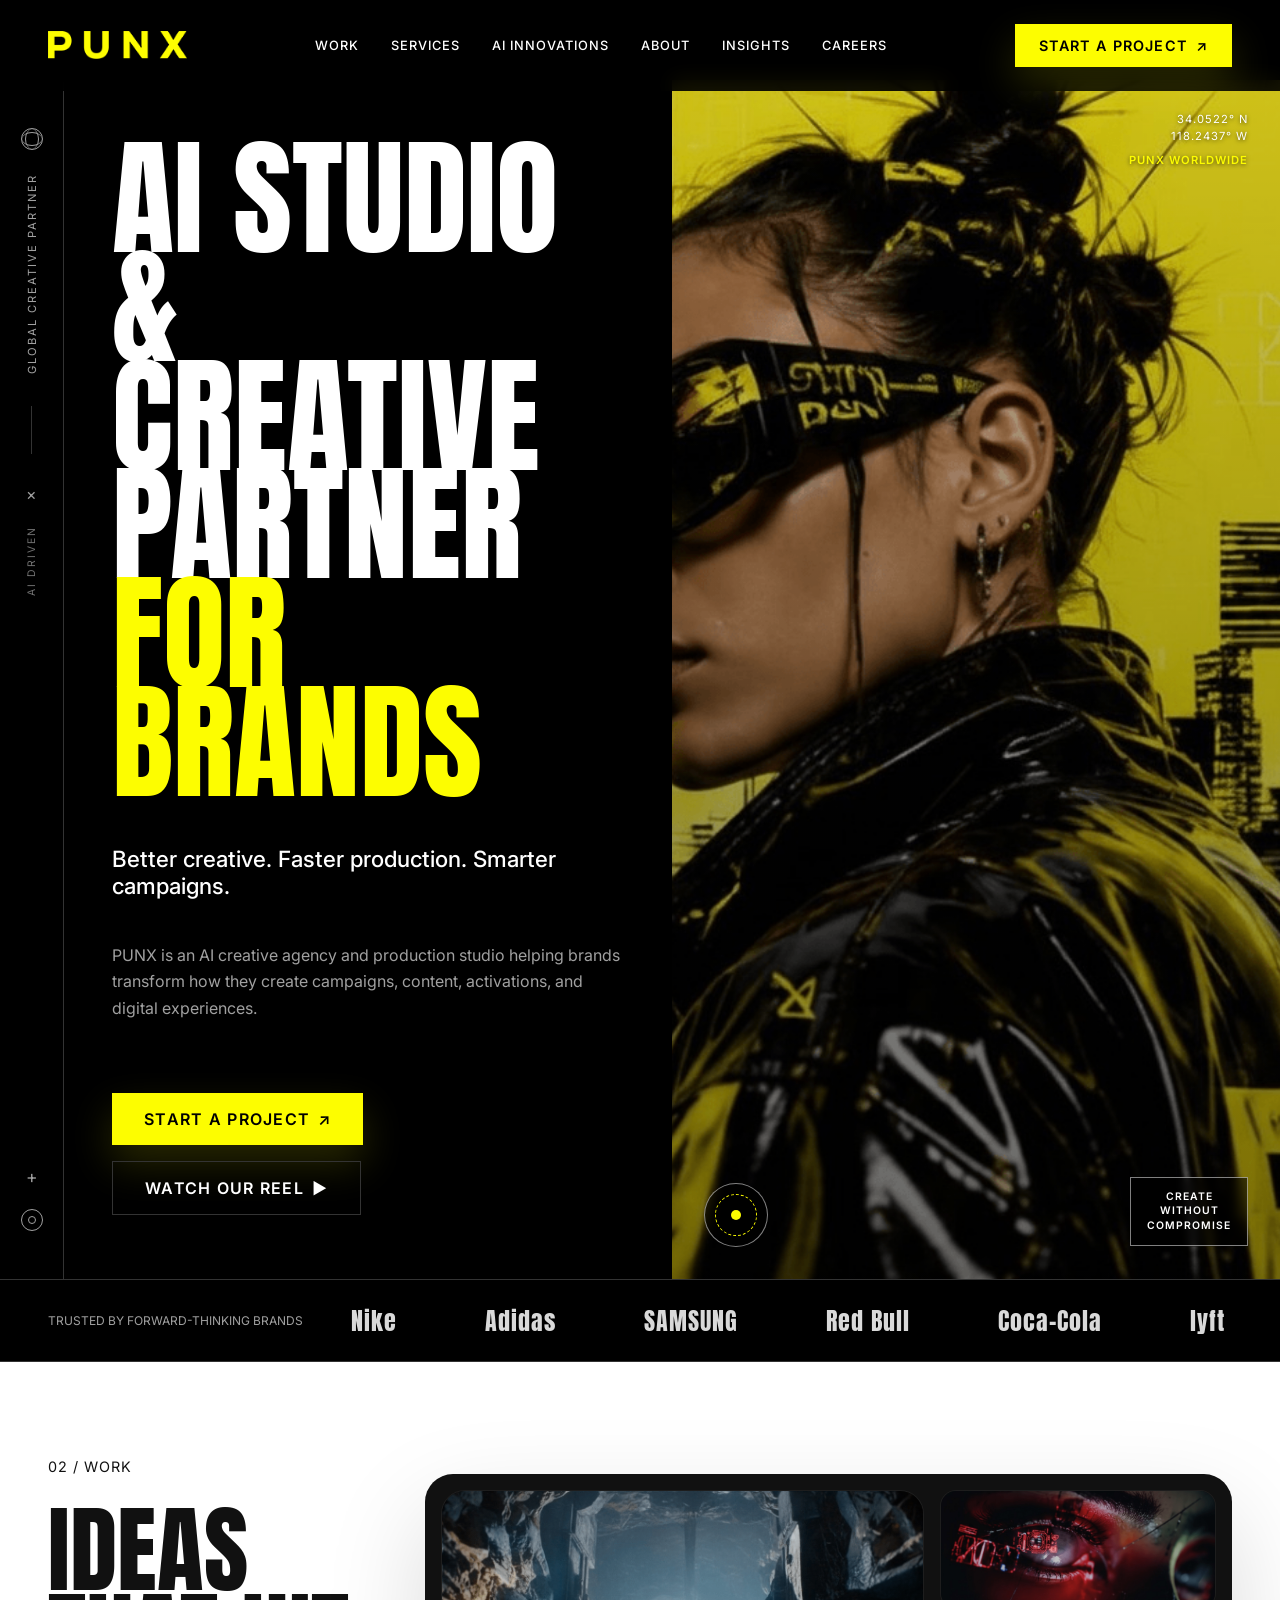
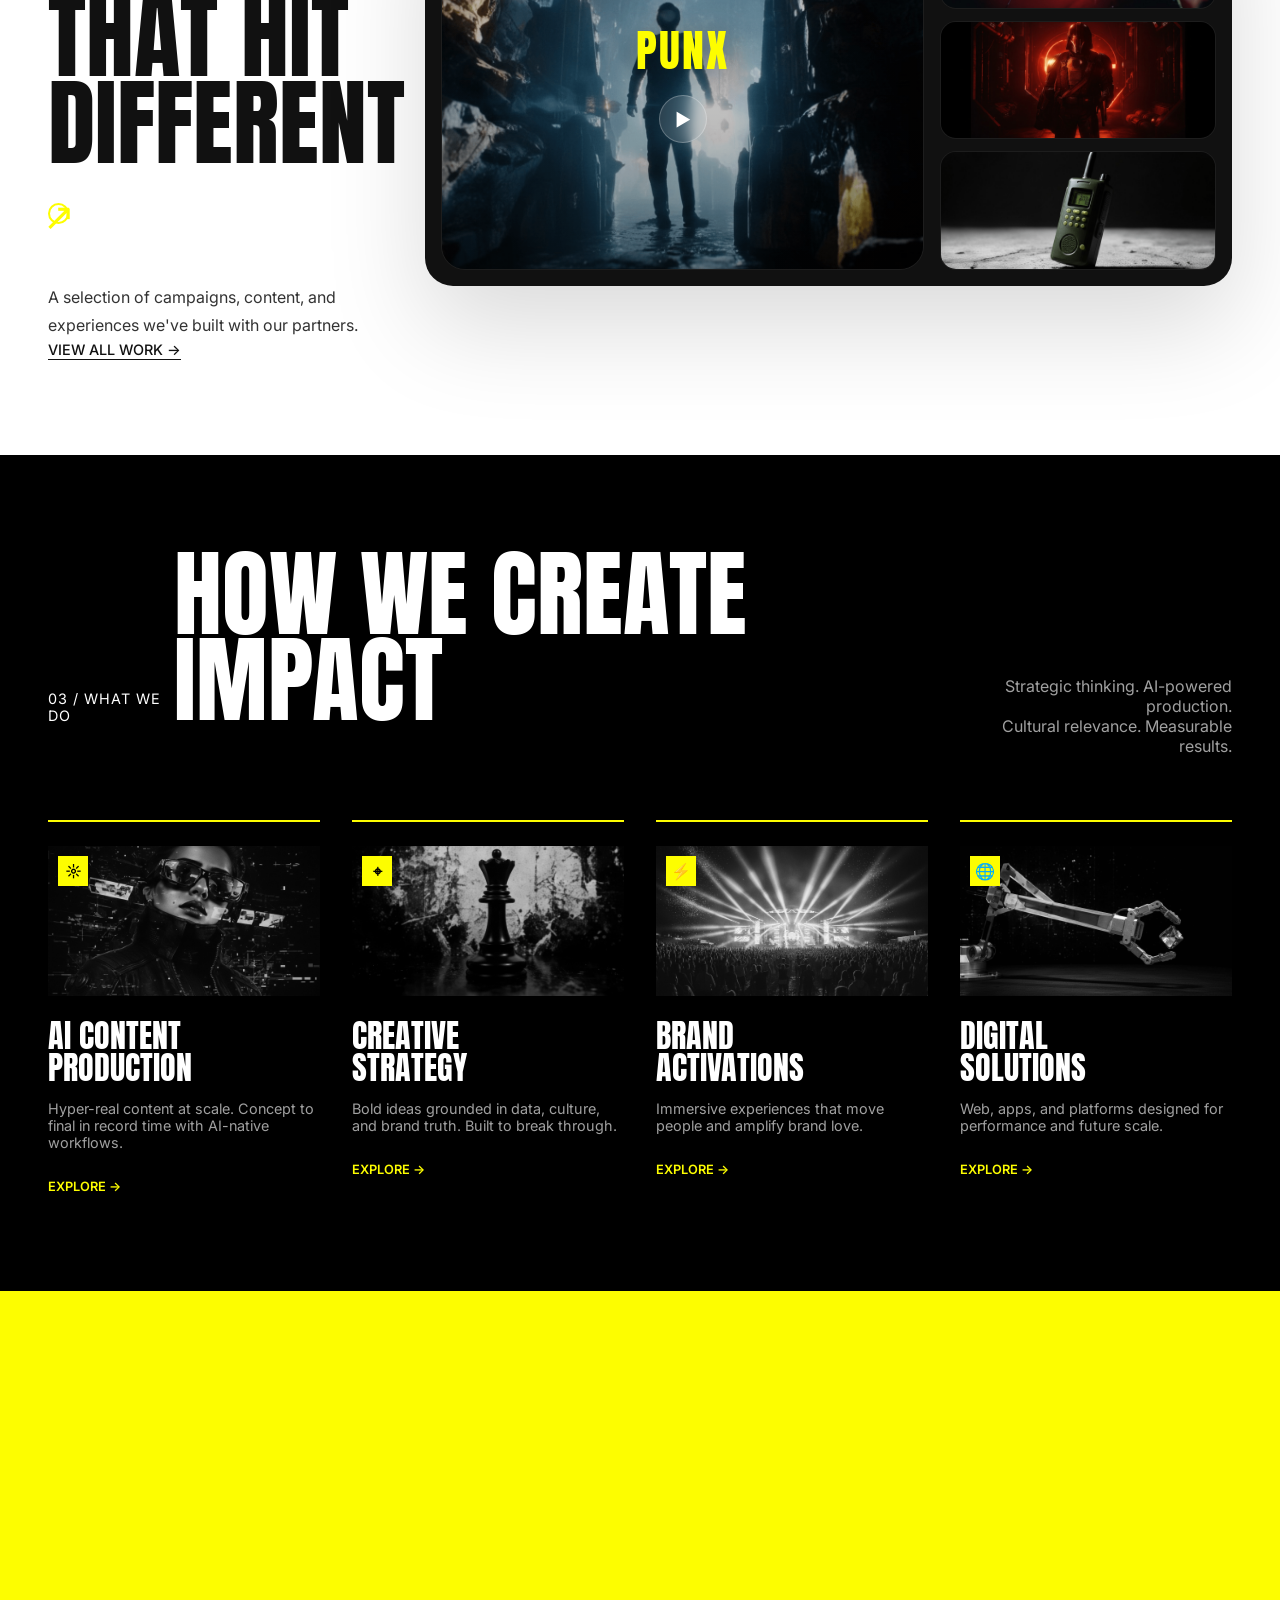
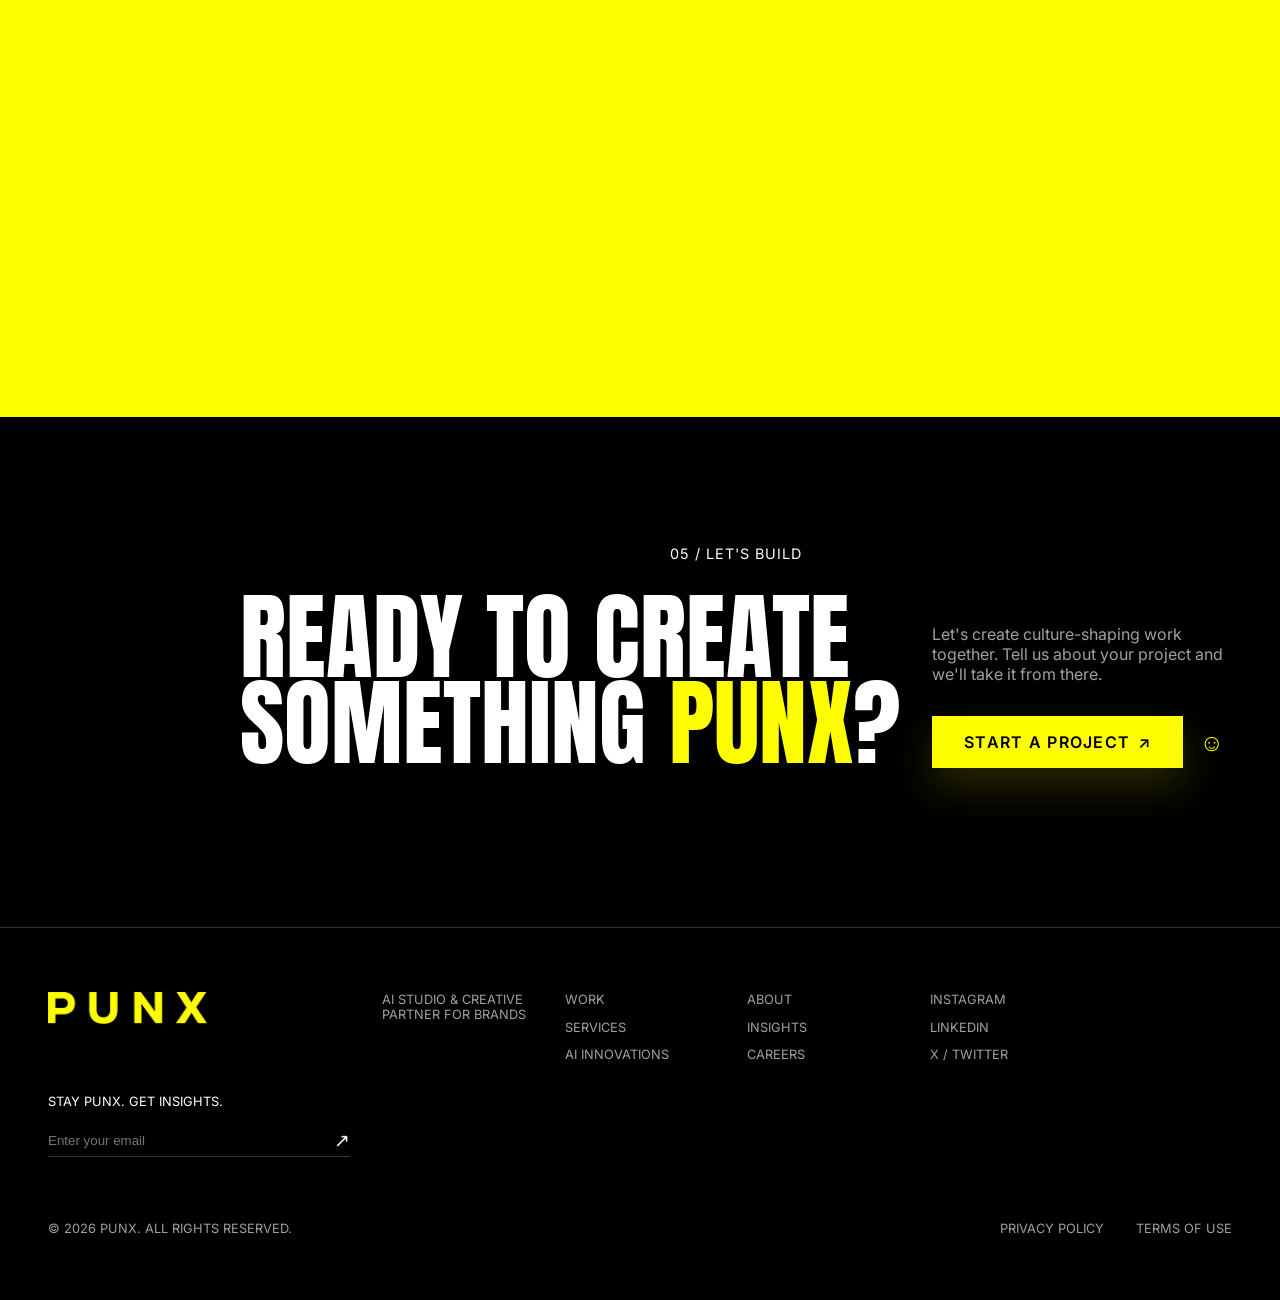
==== commit 371352b0: "Add mobile nav menu and Services, AI Innovations, About, Insights pages Builds out the site to match" ====
--- a/index.html
+++ b/index.html
@@ -14,15 +14,19 @@
     <!-- Header Navigation -->
     <header class="header">
         <a href="index.html" class="logo-mark" aria-label="PUNX home"></a>
-        <nav class="main-nav">
+        <nav class="main-nav" id="mainNav">
             <a href="work.html">WORK</a>
-            <a href="#">SERVICES</a>
-            <a href="#">AI INNOVATIONS</a>
-            <a href="#">ABOUT</a>
-            <a href="#">INSIGHTS</a>
+            <a href="services.html">SERVICES</a>
+            <a href="ai-innovations.html">AI INNOVATIONS</a>
+            <a href="about.html">ABOUT</a>
+            <a href="insights.html">INSIGHTS</a>
             <a href="#">CAREERS</a>
+            <a href="#" class="btn btn-primary nav-cta-mobile">START A PROJECT <span class="arrow">↗</span></a>
         </nav>
-        <a href="#" class="btn btn-primary">START A PROJECT <span class="arrow">↗</span></a>
+        <a href="#" class="btn btn-primary header-cta">START A PROJECT <span class="arrow">↗</span></a>
+        <button type="button" class="nav-toggle" id="navToggle" aria-label="Toggle menu" aria-expanded="false" aria-controls="mainNav">
+            <span></span><span></span><span></span>
+        </button>
     </header>
 
     <main>
@@ -230,12 +234,12 @@
 
             <div class="footer-links">
                 <a href="work.html">WORK</a>
-                <a href="#">SERVICES</a>
-                <a href="#">AI INNOVATIONS</a>
+                <a href="services.html">SERVICES</a>
+                <a href="ai-innovations.html">AI INNOVATIONS</a>
             </div>
             <div class="footer-links">
-                <a href="#">ABOUT</a>
-                <a href="#">INSIGHTS</a>
+                <a href="about.html">ABOUT</a>
+                <a href="insights.html">INSIGHTS</a>
                 <a href="#">CAREERS</a>
             </div>
             <div class="footer-links">
--- a/styles.css
+++ b/styles.css
@@ -175,6 +175,45 @@
 }
 .main-nav a:hover {
     color: var(--color-yellow);
+}
+
+.nav-cta-mobile {
+    display: none;
+}
+
+.nav-toggle {
+    display: none;
+    flex-direction: column;
+    justify-content: center;
+    gap: 5px;
+    width: 32px;
+    height: 32px;
+    padding: 0;
+    background: none;
+    border: none;
+    cursor: pointer;
+    position: relative;
+    z-index: 200;
+}
+
+.nav-toggle span {
+    display: block;
+    width: 100%;
+    height: 2px;
+    background: var(--color-text);
+    transition: transform 0.3s ease, opacity 0.3s ease;
+}
+
+.nav-toggle[aria-expanded="true"] span:nth-child(1) {
+    transform: translateY(7px) rotate(45deg);
+}
+
+.nav-toggle[aria-expanded="true"] span:nth-child(2) {
+    opacity: 0;
+}
+
+.nav-toggle[aria-expanded="true"] span:nth-child(3) {
+    transform: translateY(-7px) rotate(-45deg);
 }
 
 /* Sections */
@@ -958,6 +997,11 @@
     font-size: clamp(3rem, 7vw, 5.5rem);
 }
 
+.about-title.hero-title {
+    font-size: clamp(2.2rem, 4.6vw, 3.6rem);
+    line-height: 1.05;
+}
+
 .arrow-circle {
     display: inline-flex;
     align-items: center;
@@ -1231,6 +1275,1207 @@
     text-transform: uppercase;
 }
 
+/* Services page hero */
+.hero--services {
+    min-height: auto;
+    padding-bottom: 3rem;
+}
+
+.hero--services .hero-right {
+    min-height: 100vh;
+}
+
+/* Stats banner */
+.stats-banner {
+    display: flex;
+    align-items: center;
+    gap: 2.5rem;
+    padding: 3rem;
+}
+
+.stats-item {
+    flex: 1;
+    display: flex;
+    flex-direction: column;
+    gap: 0.4rem;
+}
+
+.stats-number {
+    font-family: var(--font-heading);
+    font-size: clamp(2rem, 4vw, 3.25rem);
+    line-height: 1;
+}
+
+.stats-desc {
+    font-size: 0.8rem;
+    font-weight: 600;
+    letter-spacing: 0.5px;
+    max-width: 260px;
+    line-height: 1.4;
+}
+
+.stats-divider {
+    font-size: 1.1rem;
+    opacity: 0.4;
+    flex-shrink: 0;
+}
+
+/* Service rows */
+.services-list {
+    padding: 0;
+    border-top: 1px solid var(--color-border);
+}
+
+.service-row {
+    display: grid;
+    grid-template-columns: minmax(260px, 1fr) 2.3fr;
+    gap: 3rem;
+    align-items: center;
+    padding: 5rem 3rem;
+    border-bottom: 1px solid var(--color-border);
+}
+
+.service-row-icon {
+    width: 44px;
+    height: 44px;
+    background: var(--color-yellow);
+    color: #000;
+    display: flex;
+    align-items: center;
+    justify-content: center;
+    font-size: 1.3rem;
+    margin-bottom: 1.5rem;
+}
+
+.service-row-info h2 {
+    font-family: var(--font-heading);
+    font-size: clamp(1.8rem, 3.5vw, 2.75rem);
+    line-height: 1.05;
+    margin-bottom: 1.25rem;
+}
+
+.service-row-info p {
+    color: var(--color-gray);
+    margin-bottom: 1.5rem;
+    max-width: 340px;
+    line-height: 1.6;
+}
+
+.service-tags {
+    display: flex;
+    flex-wrap: wrap;
+    gap: 0.6rem;
+    margin-bottom: 1.75rem;
+}
+
+.tag-pill {
+    padding: 0.5rem 0.9rem;
+    border: 1px solid var(--color-border);
+    font-size: 0.7rem;
+    letter-spacing: 0.5px;
+    color: var(--color-gray);
+    text-transform: uppercase;
+}
+
+.service-media {
+    display: grid;
+    grid-template-columns: 1.7fr 1fr;
+    gap: 1rem;
+    height: 380px;
+}
+
+.service-media-main {
+    position: relative;
+    overflow: hidden;
+    height: 100%;
+    background: #0a0a0a;
+}
+
+.service-media-main img {
+    width: 100%;
+    height: 100%;
+    object-fit: cover;
+}
+
+.media-tag {
+    position: absolute;
+    bottom: 1rem;
+    left: 1rem;
+    z-index: 2;
+    display: flex;
+    align-items: center;
+    gap: 0.5rem;
+    font-size: 0.65rem;
+    letter-spacing: 1px;
+    color: #fff;
+    background: rgba(0, 0, 0, 0.55);
+    padding: 0.4rem 0.65rem;
+    backdrop-filter: blur(4px);
+}
+
+.media-tag .barcode {
+    font-family: monospace;
+    letter-spacing: 2px;
+    opacity: 0.75;
+}
+
+.service-media-side {
+    display: grid;
+    grid-template-rows: repeat(2, 1fr);
+    gap: 0.75rem;
+    height: 100%;
+}
+
+.service-media-thumb {
+    position: relative;
+    overflow: hidden;
+    height: 100%;
+    background: #0a0a0a;
+}
+
+.service-media-thumb img {
+    width: 100%;
+    height: 100%;
+    object-fit: cover;
+}
+
+/* Services bottom banner */
+.services-banner {
+    position: relative;
+    text-align: center;
+    padding: 4rem 3rem 4.5rem;
+    border-top: 1px solid var(--color-border);
+}
+
+.services-banner-title {
+    display: flex;
+    align-items: center;
+    justify-content: center;
+    gap: 1rem;
+    flex-wrap: wrap;
+    font-family: var(--font-heading);
+    font-size: clamp(1.3rem, 3vw, 2.2rem);
+    margin-bottom: 2rem;
+}
+
+.services-banner-smiley {
+    color: var(--color-yellow);
+    font-size: 1.3em;
+}
+
+.services-banner-tag {
+    position: absolute;
+    top: 2.5rem;
+    right: 3rem;
+    display: flex;
+    align-items: center;
+    gap: 0.75rem;
+    color: var(--color-gray);
+    font-size: 0.65rem;
+    letter-spacing: 1px;
+    text-align: right;
+}
+
+/* AI Innovations hero */
+.hero--ai {
+    min-height: auto;
+    padding-bottom: 3rem;
+}
+
+.hero--ai .hero-right {
+    min-height: 100vh;
+}
+
+.hero-close {
+    display: inline-flex;
+    align-items: center;
+    justify-content: center;
+    width: 28px;
+    height: 28px;
+    border: 1px solid var(--color-border);
+    color: var(--color-gray);
+    font-size: 0.8rem;
+    margin-bottom: 1rem;
+}
+
+.hero-meta {
+    display: flex;
+    align-items: center;
+    gap: 1rem;
+    margin-top: 0.5rem;
+    color: var(--color-gray);
+}
+
+.hero-meta .barcode {
+    font-family: monospace;
+    font-size: 1.2rem;
+    letter-spacing: 2px;
+    color: #fff;
+    opacity: 0.8;
+}
+
+.hero-meta-coords {
+    font-size: 0.7rem;
+    line-height: 1.5;
+}
+
+/* Platform sections */
+.platform-row {
+    display: grid;
+    grid-template-columns: minmax(260px, 1fr) 2.6fr;
+    gap: 3rem;
+    align-items: flex-start;
+    padding: 5rem 3rem;
+    border-bottom: 1px solid var(--color-border);
+}
+
+.platform-info h2 {
+    font-family: var(--font-heading);
+    font-size: clamp(1.8rem, 3.2vw, 2.5rem);
+    line-height: 1.05;
+    margin-bottom: 1.25rem;
+}
+
+.platform-info p {
+    color: var(--color-gray);
+    max-width: 320px;
+    line-height: 1.6;
+    margin-bottom: 1.75rem;
+}
+
+.platform-widgets {
+    display: grid;
+    grid-template-columns: repeat(3, 1fr);
+    gap: 1.25rem;
+}
+
+.widget-card {
+    background: #0a0a0a;
+    border: 1px solid var(--color-border);
+    padding: 1.25rem;
+    display: flex;
+    flex-direction: column;
+    gap: 1rem;
+    min-height: 320px;
+}
+
+.widget-label {
+    font-size: 0.7rem;
+    font-weight: 700;
+    letter-spacing: 1px;
+    color: var(--color-yellow);
+}
+
+.widget-title {
+    font-family: var(--font-heading);
+    font-size: 1.1rem;
+    letter-spacing: 0.5px;
+}
+
+/* Workflow diagram widget */
+.workflow-diagram {
+    display: flex;
+    align-items: center;
+    justify-content: space-between;
+    gap: 0.5rem;
+    flex: 1;
+}
+
+.workflow-col {
+    display: flex;
+    flex-direction: column;
+    gap: 0.4rem;
+    font-size: 0.6rem;
+    color: var(--color-gray);
+}
+
+.workflow-col span {
+    border: 1px solid var(--color-border);
+    padding: 0.35rem 0.4rem;
+    text-align: center;
+}
+
+.workflow-core {
+    background: var(--color-yellow);
+    color: #000;
+    font-size: 0.6rem;
+    font-weight: 700;
+    text-align: center;
+    line-height: 1.2;
+    padding: 0.5rem;
+    border-radius: 50%;
+    width: 88px;
+    height: 88px;
+    display: flex;
+    align-items: center;
+    justify-content: center;
+    flex-shrink: 0;
+}
+
+.workflow-agents {
+    display: flex;
+    flex-wrap: wrap;
+    gap: 0.4rem;
+}
+
+.agent-chip {
+    font-size: 0.55rem;
+    padding: 0.3rem 0.5rem;
+    border: 1px solid var(--color-border);
+    color: var(--color-gray);
+    letter-spacing: 0.5px;
+}
+
+/* Visual generation widget */
+.visual-grid {
+    display: grid;
+    grid-template-columns: repeat(3, 1fr);
+    grid-template-rows: repeat(2, 1fr);
+    gap: 0.4rem;
+    flex: 1;
+}
+
+.visual-cell {
+    position: relative;
+    overflow: hidden;
+    background: #111;
+}
+
+.visual-cell img {
+    width: 100%;
+    height: 100%;
+    object-fit: cover;
+}
+
+.visual-cell--label {
+    display: flex;
+    align-items: center;
+    justify-content: center;
+    font-family: var(--font-heading);
+    color: var(--color-yellow);
+    font-size: 1rem;
+}
+
+/* Brand model widget */
+.brand-model-title {
+    font-family: var(--font-heading);
+    font-size: 1.5rem;
+    color: var(--color-yellow);
+}
+
+.brand-attrs {
+    display: flex;
+    flex-direction: column;
+    gap: 0.5rem;
+    flex: 1;
+}
+
+.brand-attr {
+    display: flex;
+    flex-direction: column;
+    gap: 0.3rem;
+    font-size: 0.65rem;
+    color: var(--color-gray);
+}
+
+.brand-attr-bar {
+    height: 4px;
+    background: var(--color-border);
+    position: relative;
+}
+
+.brand-attr-bar span {
+    position: absolute;
+    inset: 0;
+    background: var(--color-yellow);
+}
+
+.brand-score {
+    text-align: center;
+    border-top: 1px solid var(--color-border);
+    padding-top: 0.75rem;
+}
+
+.brand-score strong {
+    font-family: var(--font-heading);
+    font-size: 1.75rem;
+    color: #fff;
+    display: block;
+}
+
+.brand-score span {
+    font-size: 0.6rem;
+    color: var(--color-gray);
+    letter-spacing: 1px;
+}
+
+/* Command center widget */
+.command-nav {
+    display: flex;
+    flex-wrap: wrap;
+    gap: 0.35rem;
+    font-size: 0.6rem;
+    color: var(--color-gray);
+}
+
+.command-nav span {
+    padding: 0.3rem 0.5rem;
+    border: 1px solid var(--color-border);
+}
+
+.command-nav span.is-active {
+    color: #000;
+    background: var(--color-yellow);
+    border-color: var(--color-yellow);
+}
+
+.command-stats {
+    display: flex;
+    gap: 1.25rem;
+}
+
+.command-stat strong {
+    font-family: var(--font-heading);
+    font-size: 1.5rem;
+    display: block;
+}
+
+.command-stat span {
+    font-size: 0.6rem;
+    color: var(--color-gray);
+}
+
+.command-status {
+    margin-top: auto;
+    display: flex;
+    align-items: center;
+    gap: 0.5rem;
+    font-size: 0.6rem;
+    color: var(--color-gray);
+    letter-spacing: 0.5px;
+}
+
+.status-dot {
+    width: 8px;
+    height: 8px;
+    border-radius: 50%;
+    background: #3ddc73;
+    flex-shrink: 0;
+}
+
+/* Campaign pipeline widget */
+.pipeline-steps {
+    display: flex;
+    flex-direction: column;
+    gap: 0.6rem;
+    flex: 1;
+}
+
+.pipeline-step {
+    display: flex;
+    align-items: center;
+    gap: 0.6rem;
+    font-size: 0.65rem;
+}
+
+.pipeline-dot {
+    width: 10px;
+    height: 10px;
+    border-radius: 50%;
+    border: 2px solid var(--color-border);
+    flex-shrink: 0;
+}
+
+.pipeline-step.is-done .pipeline-dot {
+    background: var(--color-yellow);
+    border-color: var(--color-yellow);
+}
+
+.pipeline-step.is-progress .pipeline-dot {
+    border-color: #fff;
+}
+
+.pipeline-label {
+    color: #fff;
+}
+
+.pipeline-status {
+    margin-left: auto;
+    color: var(--color-gray);
+    font-size: 0.58rem;
+    letter-spacing: 0.5px;
+}
+
+/* Performance analytics widget */
+.analytics-stats {
+    display: flex;
+    justify-content: space-between;
+    gap: 0.5rem;
+}
+
+.analytics-stat strong {
+    font-family: var(--font-heading);
+    font-size: 1.25rem;
+    display: block;
+}
+
+.analytics-stat span {
+    font-size: 0.55rem;
+    color: var(--color-gray);
+}
+
+.analytics-delta {
+    color: #3ddc73;
+    font-size: 0.55rem;
+}
+
+.sparkline {
+    display: flex;
+    align-items: flex-end;
+    gap: 3px;
+    height: 50px;
+}
+
+.sparkline span {
+    flex: 1;
+    background: var(--color-yellow);
+    opacity: 0.85;
+}
+
+.analytics-footer {
+    display: flex;
+    justify-content: space-between;
+    gap: 0.5rem;
+    border-top: 1px solid var(--color-border);
+    padding-top: 0.75rem;
+}
+
+.analytics-footer strong {
+    font-family: var(--font-heading);
+    font-size: 1.1rem;
+    color: var(--color-yellow);
+    display: block;
+}
+
+.analytics-footer span {
+    font-size: 0.55rem;
+    color: var(--color-gray);
+}
+
+/* Comparison section */
+.comparison-row {
+    display: grid;
+    grid-template-columns: 1fr 1fr 1.1fr;
+    gap: 3rem;
+    padding: 5rem 3rem;
+}
+
+.comparison-col {
+    border-right: 1px solid var(--color-border);
+    padding-right: 2rem;
+    display: flex;
+    flex-direction: column;
+    justify-content: center;
+}
+
+.comparison-col:last-child {
+    border-right: none;
+    padding-right: 0;
+}
+
+.comparison-heading {
+    font-family: var(--font-heading);
+    font-size: clamp(1.4rem, 2.4vw, 1.9rem);
+    line-height: 1.1;
+    margin-bottom: 2.5rem;
+}
+
+.comparison-col--punx .comparison-heading {
+    color: var(--color-yellow);
+}
+
+.timeline {
+    display: flex;
+    align-items: flex-start;
+    gap: 0.5rem;
+}
+
+.timeline-steps {
+    display: flex;
+    flex: 1;
+    position: relative;
+    padding-top: 9px;
+}
+
+.timeline-steps::before {
+    content: '';
+    position: absolute;
+    top: 3px;
+    left: 0;
+    right: 0;
+    height: 1px;
+    background: var(--color-border);
+}
+
+.timeline-step {
+    display: flex;
+    flex-direction: column;
+    align-items: center;
+    gap: 0.4rem;
+    font-size: 0.6rem;
+    color: var(--color-gray);
+    text-align: center;
+    position: relative;
+    flex: 1;
+    min-width: 0;
+}
+
+.timeline-step::before {
+    content: '';
+    position: absolute;
+    top: -9px;
+    width: 7px;
+    height: 7px;
+    border-radius: 50%;
+    background: var(--color-gray);
+}
+
+.timeline-step strong {
+    color: #fff;
+    font-weight: 500;
+    font-size: 0.52rem;
+    letter-spacing: -0.2px;
+    white-space: nowrap;
+}
+
+.comparison-col--punx .timeline-step::before {
+    background: var(--color-yellow);
+}
+
+.timeline-end {
+    width: 26px;
+    height: 26px;
+    border-radius: 50%;
+    border: 1px solid var(--color-gray);
+    display: flex;
+    align-items: center;
+    justify-content: center;
+    color: var(--color-gray);
+    font-size: 0.75rem;
+    flex-shrink: 0;
+}
+
+.comparison-col--punx .timeline-end {
+    border-color: var(--color-yellow);
+    color: var(--color-yellow);
+}
+
+.comparison-statement {
+    font-family: var(--font-heading);
+    font-size: clamp(1.5rem, 2.8vw, 2.2rem);
+    line-height: 1.15;
+}
+
+/* Access CTA banner */
+.cta-access {
+    display: flex;
+    align-items: center;
+    gap: 3rem;
+    padding: 3rem;
+}
+
+.cta-chip {
+    width: 110px;
+    height: 110px;
+    flex-shrink: 0;
+    background: #000;
+    display: flex;
+    flex-direction: column;
+    align-items: center;
+    justify-content: center;
+    gap: 0.5rem;
+}
+
+.cta-chip .icon-globe {
+    border-color: var(--color-yellow);
+}
+
+.cta-chip .icon-globe::before,
+.cta-chip .icon-globe::after {
+    border-color: var(--color-yellow);
+}
+
+.cta-chip span {
+    color: var(--color-yellow);
+    font-family: var(--font-heading);
+    font-size: 0.85rem;
+    letter-spacing: 1px;
+}
+
+.cta-access-title {
+    flex: 1;
+    font-family: var(--font-heading);
+    font-size: clamp(1.4rem, 3vw, 2.2rem);
+    line-height: 1.1;
+}
+
+.cta-access-meta {
+    display: flex;
+    flex-direction: column;
+    align-items: flex-end;
+    gap: 0.5rem;
+    font-size: 0.65rem;
+    text-align: right;
+    flex-shrink: 0;
+}
+
+.cta-access-meta .barcode {
+    font-family: monospace;
+    letter-spacing: 2px;
+    font-size: 1rem;
+}
+
+.btn-dark {
+    background: #000;
+    color: #fff;
+    box-shadow: none;
+}
+
+.btn-dark:hover {
+    background: #1a1a1a;
+    color: var(--color-yellow);
+}
+
+/* About page */
+.hero--about {
+    min-height: auto;
+    padding-bottom: 3rem;
+}
+
+.hero--about .hero-right {
+    min-height: 100vh;
+}
+
+.section-number--accent {
+    color: var(--color-yellow);
+}
+
+.hero-wordmark {
+    position: absolute;
+    inset: 0;
+    z-index: 3;
+    display: flex;
+    align-items: center;
+    justify-content: center;
+    font-family: var(--font-heading);
+    font-size: clamp(3rem, 9vw, 7rem);
+    letter-spacing: 2px;
+    color: var(--color-yellow);
+    text-shadow: 0 8px 40px rgba(0, 0, 0, 0.6);
+    pointer-events: none;
+}
+
+/* Powered by AI */
+.powered-row {
+    display: grid;
+    grid-template-columns: 1fr 1.3fr;
+    gap: 3rem;
+    padding: 6rem 3rem;
+    align-items: start;
+}
+
+.powered-text p {
+    color: var(--color-gray);
+    line-height: 1.7;
+    margin-bottom: 1.25rem;
+    max-width: 420px;
+}
+
+.powered-media {
+    margin-top: 2.5rem;
+}
+
+/* Milestones */
+.milestones {
+    padding: 0 3rem 5rem;
+}
+
+.milestone-track {
+    display: grid;
+    grid-template-columns: repeat(3, 1fr);
+    gap: 3rem;
+    position: relative;
+    padding-top: 2rem;
+}
+
+.milestone-track::before {
+    content: '';
+    position: absolute;
+    top: 0;
+    left: 0;
+    right: 30px;
+    height: 1px;
+    background: var(--color-border);
+}
+
+.milestone-track::after {
+    content: '→';
+    position: absolute;
+    top: -11px;
+    right: 0;
+    color: var(--color-yellow);
+    font-size: 1.2rem;
+}
+
+.milestone-col {
+    position: relative;
+}
+
+.milestone-col::before {
+    content: '';
+    position: absolute;
+    top: -2rem;
+    left: 0;
+    width: 8px;
+    height: 8px;
+    border-radius: 50%;
+    background: var(--color-yellow);
+}
+
+.milestone-year {
+    font-family: var(--font-heading);
+    color: var(--color-yellow);
+    font-size: 1.3rem;
+    margin-bottom: 0.5rem;
+    display: block;
+}
+
+.milestone-col h3 {
+    font-size: 0.9rem;
+    letter-spacing: 0.5px;
+    margin-bottom: 0.6rem;
+}
+
+.milestone-col p {
+    color: var(--color-gray);
+    font-size: 0.85rem;
+    line-height: 1.6;
+    max-width: 260px;
+}
+
+/* Our Story */
+.story-row {
+    display: grid;
+    grid-template-columns: minmax(220px, 1fr) 2.6fr;
+    gap: 3rem;
+    padding: 5rem 3rem;
+    align-items: start;
+    border-top: 1px solid var(--color-border);
+}
+
+.story-text p {
+    font-size: 1.15rem;
+    line-height: 1.6;
+    max-width: 280px;
+}
+
+.story-grid {
+    display: grid;
+    grid-template-columns: 1.3fr 1fr 1fr;
+    grid-template-rows: repeat(2, 1fr);
+    gap: 0.75rem;
+    height: 420px;
+}
+
+.story-cell {
+    position: relative;
+    overflow: hidden;
+    background: #0a0a0a;
+}
+
+.story-cell img {
+    width: 100%;
+    height: 100%;
+    object-fit: cover;
+}
+
+.story-cell--main {
+    grid-row: span 2;
+}
+
+.founder-caption {
+    display: flex;
+    flex-direction: column;
+    gap: 0.3rem;
+    font-size: 0.65rem;
+    line-height: 1.6;
+    color: var(--color-gray);
+    padding: 0.25rem;
+}
+
+.founder-caption strong {
+    color: var(--color-yellow);
+    font-size: 0.65rem;
+    letter-spacing: 1px;
+    font-weight: 600;
+}
+
+/* What We Believe */
+.belief-grid {
+    display: grid;
+    grid-template-columns: repeat(4, 1fr);
+    gap: 1rem;
+}
+
+.belief-card {
+    position: relative;
+    overflow: hidden;
+    display: flex;
+    flex-direction: column;
+    min-height: 280px;
+    padding: 1.5rem;
+    background: #0a0a0a;
+}
+
+.belief-card img {
+    position: absolute;
+    inset: 0;
+    width: 100%;
+    height: 100%;
+    object-fit: cover;
+    filter: grayscale(55%) contrast(1.1) brightness(0.65);
+}
+
+.belief-card::after {
+    content: '';
+    position: absolute;
+    inset: 0;
+    background: linear-gradient(180deg, transparent 25%, rgba(0, 0, 0, 0.92) 100%);
+}
+
+.belief-card .service-row-icon {
+    position: relative;
+    z-index: 2;
+    margin-bottom: auto;
+}
+
+.belief-card h3 {
+    position: relative;
+    z-index: 2;
+    font-family: var(--font-heading);
+    font-size: 1.3rem;
+    line-height: 1.1;
+    margin-top: 1rem;
+    margin-bottom: 0.6rem;
+}
+
+.belief-card p {
+    position: relative;
+    z-index: 2;
+    font-size: 0.8rem;
+    color: var(--color-gray);
+    line-height: 1.5;
+}
+
+/* What Partners Say */
+.testimonial-grid {
+    display: grid;
+    grid-template-columns: repeat(3, 1fr);
+    gap: 2.5rem;
+}
+
+.testimonial-card {
+    display: flex;
+    flex-direction: column;
+}
+
+.testimonial-card .icon-plus {
+    color: var(--color-gray);
+    margin-bottom: 1rem;
+}
+
+.testimonial-card blockquote {
+    font-size: 1rem;
+    line-height: 1.6;
+    color: #fff;
+    margin-bottom: 1.5rem;
+}
+
+.testimonial-card blockquote::before {
+    content: '\201C';
+    color: var(--color-yellow);
+    font-family: var(--font-heading);
+    font-size: 1.4em;
+    line-height: 0;
+    margin-right: 0.2rem;
+    vertical-align: -0.3em;
+}
+
+.testimonial-name {
+    font-weight: 600;
+    font-size: 0.9rem;
+}
+
+.testimonial-role {
+    font-size: 0.8rem;
+    color: var(--color-gray);
+}
+
+/* Insights page */
+.hero--insights {
+    min-height: auto;
+    padding-bottom: 3rem;
+}
+
+.hero--insights .hero-right {
+    min-height: 100vh;
+}
+
+.article-meta {
+    display: flex;
+    align-items: center;
+    gap: 1.25rem;
+    font-size: 0.75rem;
+    color: var(--color-gray);
+}
+
+.article-meta .arrow-link {
+    margin-left: auto;
+    width: 28px;
+    height: 28px;
+    background: var(--color-yellow);
+    color: #000;
+    display: flex;
+    align-items: center;
+    justify-content: center;
+    flex-shrink: 0;
+    font-size: 0.85rem;
+}
+
+.featured-info p {
+    color: var(--color-gray);
+    line-height: 1.6;
+    max-width: 420px;
+}
+
+/* Insight cards grid */
+.insight-grid {
+    display: grid;
+    grid-template-columns: repeat(3, 1fr);
+    gap: 1px;
+    background: var(--color-border);
+}
+
+.insight-card {
+    display: flex;
+    flex-direction: column;
+    background: #0a0a0a;
+}
+
+.insight-card.is-hidden {
+    display: none;
+}
+
+.insight-card-media {
+    position: relative;
+    height: 220px;
+    overflow: hidden;
+}
+
+.insight-card-media img {
+    width: 100%;
+    height: 100%;
+    object-fit: cover;
+    filter: grayscale(20%);
+    transition: transform 0.6s ease, filter 0.4s ease;
+}
+
+.insight-card:hover .insight-card-media img {
+    transform: scale(1.05);
+    filter: grayscale(0%);
+}
+
+.insight-card-body {
+    display: flex;
+    flex-direction: column;
+    gap: 0.75rem;
+    padding: 1.5rem;
+    flex: 1;
+}
+
+.insight-eyebrow {
+    font-size: 0.7rem;
+    letter-spacing: 1px;
+    color: var(--color-gray);
+}
+
+.insight-card-body h3 {
+    font-family: var(--font-heading);
+    font-size: 1.2rem;
+    line-height: 1.2;
+    flex: 1;
+}
+
+/* Newsletter banner */
+.newsletter-banner {
+    display: flex;
+    align-items: center;
+    justify-content: space-between;
+    flex-wrap: wrap;
+    gap: 2rem;
+    padding: 4rem 3rem;
+}
+
+.newsletter-banner-heading h2 {
+    font-family: var(--font-heading);
+    font-size: clamp(1.8rem, 3.5vw, 2.5rem);
+    line-height: 1.05;
+    margin-top: 0.5rem;
+}
+
+.newsletter-banner p {
+    max-width: 320px;
+    font-size: 0.95rem;
+    line-height: 1.5;
+}
+
+.newsletter-form-lg {
+    display: flex;
+    align-items: center;
+    gap: 0.75rem;
+    background: #000;
+    padding: 0.4rem 0.4rem 0.4rem 1.25rem;
+    min-width: 320px;
+}
+
+.newsletter-form-lg input {
+    flex: 1;
+    background: transparent;
+    border: none;
+    color: #fff;
+    outline: none;
+    font-size: 0.9rem;
+    font-family: var(--font-body);
+}
+
+.newsletter-form-lg input::placeholder {
+    color: var(--color-gray);
+}
+
+.newsletter-form-lg button {
+    background: var(--color-yellow);
+    color: #000;
+    border: none;
+    width: 40px;
+    height: 40px;
+    display: flex;
+    align-items: center;
+    justify-content: center;
+    cursor: pointer;
+    font-size: 1rem;
+    flex-shrink: 0;
+}
+
 /* Responsive */
 @media (max-width: 1024px) {
     .hero {
@@ -1285,14 +2530,135 @@
     .featured-media {
         min-height: 320px;
     }
+    .stats-banner {
+        flex-direction: column;
+        align-items: flex-start;
+        gap: 1.75rem;
+    }
+    .stats-divider {
+        display: none;
+    }
+    .service-row {
+        grid-template-columns: 1fr;
+    }
+    .service-row-info p {
+        max-width: 100%;
+    }
+    .services-banner-tag {
+        position: static;
+        justify-content: center;
+        margin-top: 2rem;
+    }
+    .platform-row {
+        grid-template-columns: 1fr;
+    }
+    .platform-widgets {
+        grid-template-columns: repeat(2, 1fr);
+    }
+    .comparison-row {
+        grid-template-columns: 1fr;
+        gap: 3rem;
+    }
+    .comparison-col {
+        border-right: none;
+        padding-right: 0;
+        padding-bottom: 2rem;
+        border-bottom: 1px solid var(--color-border);
+    }
+    .comparison-col:last-child {
+        border-bottom: none;
+        padding-bottom: 0;
+    }
+    .cta-access {
+        flex-wrap: wrap;
+    }
+    .cta-access-meta {
+        align-items: flex-start;
+        text-align: left;
+    }
+    .powered-row {
+        grid-template-columns: 1fr;
+    }
+    .milestone-track {
+        grid-template-columns: 1fr;
+        gap: 2.5rem;
+    }
+    .milestone-track::before,
+    .milestone-track::after {
+        display: none;
+    }
+    .milestone-col::before {
+        top: -1.25rem;
+    }
+    .story-row {
+        grid-template-columns: 1fr;
+    }
+    .story-grid {
+        grid-template-columns: 1fr 1fr;
+        height: auto;
+    }
+    .story-cell {
+        min-height: 160px;
+    }
+    .story-cell--main {
+        grid-row: span 2;
+        min-height: 340px;
+    }
+    .belief-grid {
+        grid-template-columns: repeat(2, 1fr);
+    }
+    .testimonial-grid {
+        grid-template-columns: 1fr;
+        gap: 2.5rem;
+    }
+    .insight-grid {
+        grid-template-columns: repeat(2, 1fr);
+    }
+    .newsletter-banner {
+        justify-content: flex-start;
+    }
+    .newsletter-form-lg {
+        width: 100%;
+        min-width: 0;
+    }
 }
 
 @media (max-width: 768px) {
     .header {
-        padding: 1rem;
+        padding: 1rem 1.5rem;
+    }
+    .header-cta {
+        display: none;
+    }
+    .nav-toggle {
+        display: flex;
     }
     .main-nav {
-        display: none; /* Add hamburger menu logic later */
+        display: none;
+    }
+    .main-nav.is-open {
+        display: flex;
+        flex-direction: column;
+        align-items: flex-start;
+        position: fixed;
+        inset: 0;
+        width: 100%;
+        height: 100vh;
+        padding: 6rem 2rem 3rem;
+        background: var(--color-bg);
+        gap: 1.75rem;
+        z-index: 150;
+        overflow-y: auto;
+    }
+    .main-nav.is-open a {
+        font-size: 1.5rem;
+    }
+    .main-nav.is-open .nav-cta-mobile {
+        display: inline-flex;
+        margin-top: 1rem;
+    }
+    body.nav-open {
+        overflow: hidden;
     }
     section {
         padding: 4rem 1.5rem;
@@ -1342,4 +2708,63 @@
         top: 1.5rem;
         right: 1.5rem;
     }
-}
+    .stats-banner {
+        padding: 2.5rem 1.5rem;
+    }
+    .service-row {
+        padding: 3.5rem 1.5rem;
+        gap: 2rem;
+    }
+    .service-media {
+        grid-template-columns: 1fr;
+        grid-template-rows: 220px 100px;
+        height: auto;
+    }
+    .service-media-side {
+        grid-template-rows: none;
+        grid-template-columns: repeat(2, 1fr);
+    }
+    .platform-row {
+        padding: 3.5rem 1.5rem;
+        gap: 2rem;
+    }
+    .platform-widgets {
+        grid-template-columns: 1fr;
+    }
+    .comparison-row {
+        padding: 3.5rem 1.5rem;
+    }
+    .cta-access {
+        padding: 2.5rem 1.5rem;
+        gap: 1.5rem;
+    }
+    .cta-access-meta {
+        width: 100%;
+    }
+    .powered-row {
+        padding: 3.5rem 1.5rem;
+        gap: 2rem;
+    }
+    .story-row {
+        padding: 3.5rem 1.5rem;
+        gap: 2rem;
+    }
+    .story-grid {
+        grid-template-columns: 1fr;
+    }
+    .story-cell--main {
+        min-height: 220px;
+    }
+    .belief-grid {
+        grid-template-columns: 1fr;
+    }
+    .milestones {
+        padding: 0 1.5rem 3.5rem;
+    }
+    .insight-grid {
+        grid-template-columns: 1fr;
+    }
+    .newsletter-banner {
+        padding: 2.5rem 1.5rem;
+    }
+}
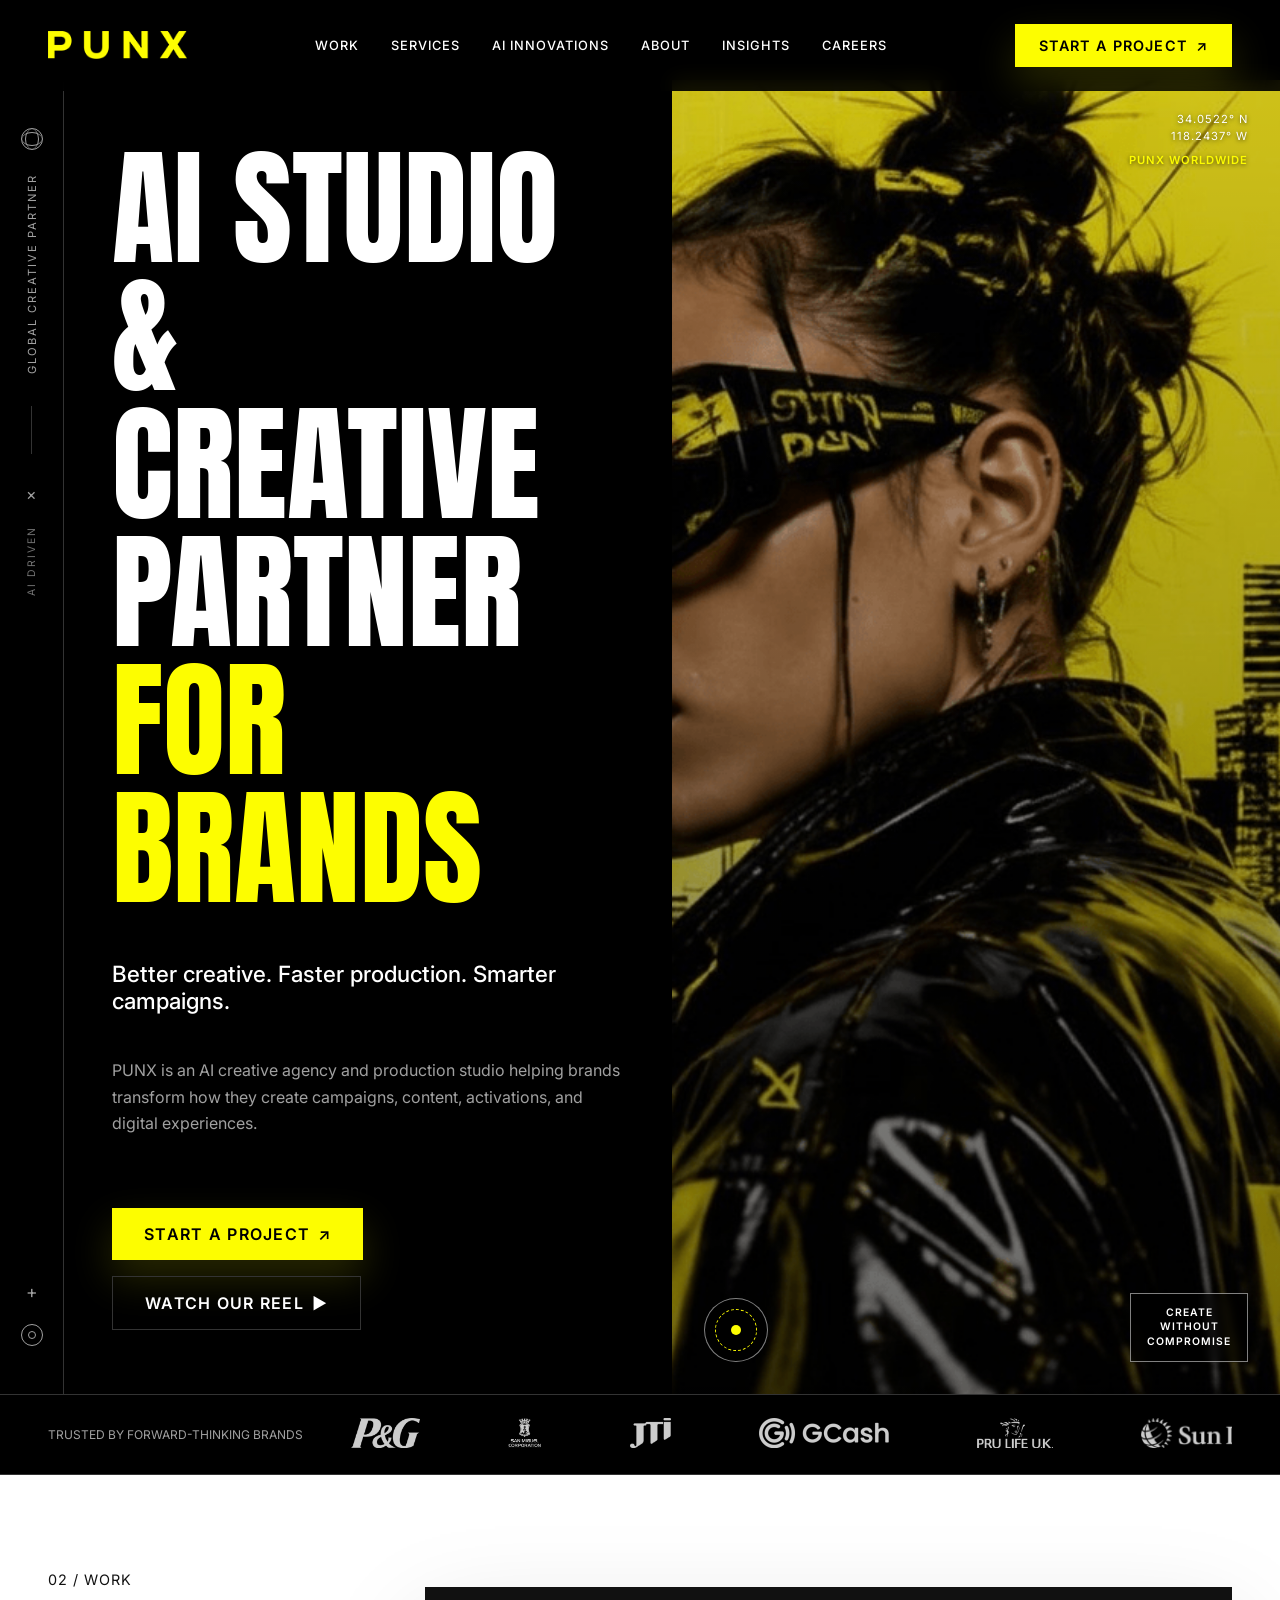
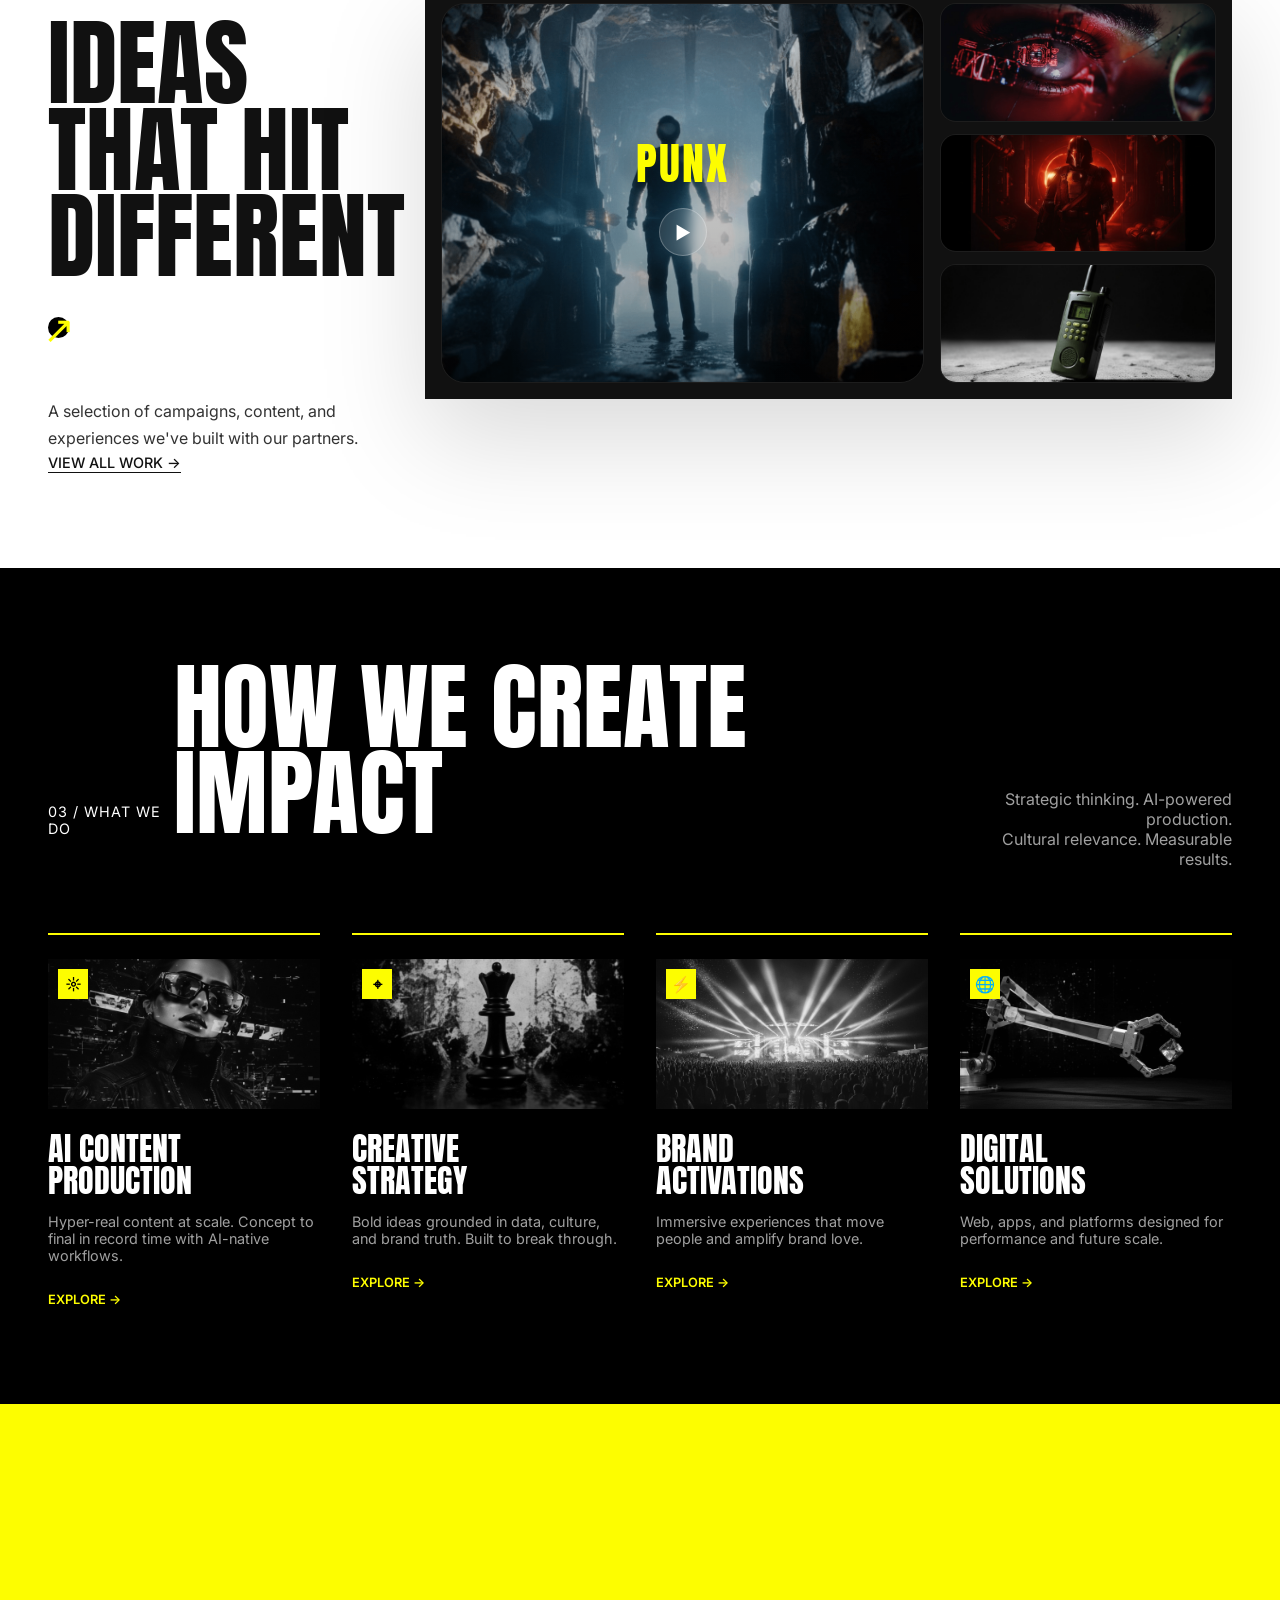
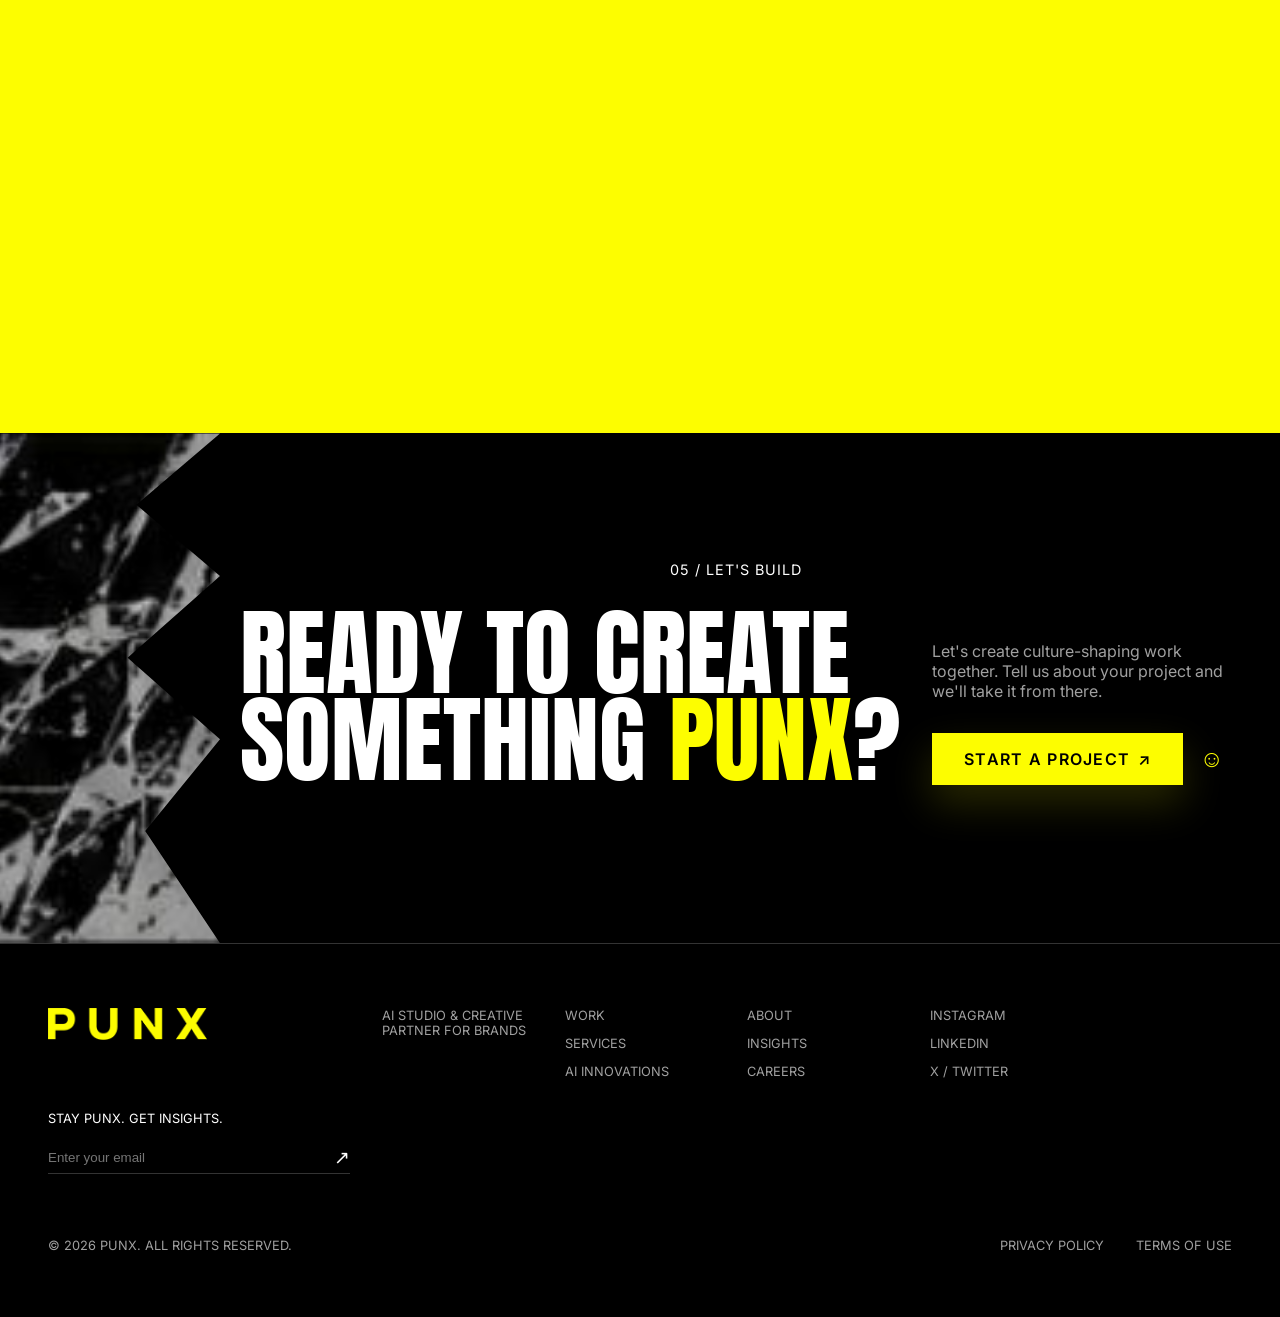
==== commit f23f9be2: "Align homepage, work, and about pages with mockups; add real client/work assets - Homepage: swap pla" ====
--- a/index.html
+++ b/index.html
@@ -20,7 +20,7 @@
             <a href="ai-innovations.html">AI INNOVATIONS</a>
             <a href="about.html">ABOUT</a>
             <a href="insights.html">INSIGHTS</a>
-            <a href="#">CAREERS</a>
+            <a href="careers.html">CAREERS</a>
             <a href="#" class="btn btn-primary nav-cta-mobile">START A PROJECT <span class="arrow">↗</span></a>
         </nav>
         <a href="#" class="btn btn-primary header-cta">START A PROJECT <span class="arrow">↗</span></a>
@@ -75,22 +75,20 @@
             <div class="clients-label reveal-item delay-1">TRUSTED BY FORWARD-THINKING BRANDS</div>
             <div class="clients-viewport reveal-item delay-2">
                 <div class="clients-track">
-                    <span>Nike</span>
-                    <span>Adidas</span>
-                    <span>SAMSUNG</span>
-                    <span>Red Bull</span>
-                    <span>Coca-Cola</span>
-                    <span>lyft</span>
-                    <span>Spotify</span>
-                    <span>SONY</span>
-                    <span aria-hidden="true">Nike</span>
-                    <span aria-hidden="true">Adidas</span>
-                    <span aria-hidden="true">SAMSUNG</span>
-                    <span aria-hidden="true">Red Bull</span>
-                    <span aria-hidden="true">Coca-Cola</span>
-                    <span aria-hidden="true">lyft</span>
-                    <span aria-hidden="true">Spotify</span>
-                    <span aria-hidden="true">SONY</span>
+                    <img src="img/client-logo/PnG.png" alt="P&amp;G" class="client-logo">
+                    <img src="img/client-logo/SMC.png" alt="San Miguel Corporation" class="client-logo">
+                    <img src="img/client-logo/JTI.png" alt="JTI" class="client-logo">
+                    <img src="img/client-logo/Gcash.png" alt="GCash" class="client-logo">
+                    <img src="img/client-logo/PRU%20Life%20UK.png" alt="Pru Life UK" class="client-logo">
+                    <img src="img/client-logo/Sunlife.png" alt="Sun Life" class="client-logo">
+                    <img src="img/client-logo/Petron.png" alt="Petron" class="client-logo">
+                    <img src="img/client-logo/PnG.png" alt="P&amp;G" class="client-logo" aria-hidden="true">
+                    <img src="img/client-logo/SMC.png" alt="San Miguel Corporation" class="client-logo" aria-hidden="true">
+                    <img src="img/client-logo/JTI.png" alt="JTI" class="client-logo" aria-hidden="true">
+                    <img src="img/client-logo/Gcash.png" alt="GCash" class="client-logo" aria-hidden="true">
+                    <img src="img/client-logo/PRU%20Life%20UK.png" alt="Pru Life UK" class="client-logo" aria-hidden="true">
+                    <img src="img/client-logo/Sunlife.png" alt="Sun Life" class="client-logo" aria-hidden="true">
+                    <img src="img/client-logo/Petron.png" alt="Petron" class="client-logo" aria-hidden="true">
                 </div>
             </div>
         </section>
@@ -184,7 +182,7 @@
             <h2 class="section-title reveal-item delay-2">BUILT FOR WHAT'S NEXT</h2>
             
             <div class="innovations-grid">
-                <div class="innovation-card black-bg reveal-item delay-3">
+                <div class="innovation-card reveal-item delay-3">
                     <img src="img/home-img_03.jpg" alt="PUNX Creative Intelligence" class="inno-badge">
                     <div class="inno-content">
                         <h3>PUNX CREATIVE<br>INTELLIGENCE</h3>
@@ -211,6 +209,7 @@
 
         <!-- Let's Build -->
         <section class="lets-build section-black animate-reveal">
+            <img src="img/home-img_09.jpg" alt="" class="build-accent" aria-hidden="true">
             <div class="section-number reveal-item delay-1">05 / LET'S BUILD</div>
             <div class="build-content reveal-item delay-2">
                 <h2 class="section-title">READY TO CREATE<br>SOMETHING <span class="highlight">PUNX</span>?</h2>
@@ -240,7 +239,7 @@
             <div class="footer-links">
                 <a href="about.html">ABOUT</a>
                 <a href="insights.html">INSIGHTS</a>
-                <a href="#">CAREERS</a>
+                <a href="careers.html">CAREERS</a>
             </div>
             <div class="footer-links">
                 <a href="#">INSTAGRAM</a>
--- a/styles.css
+++ b/styles.css
@@ -66,15 +66,10 @@
     display: inline-block;
     height: 28px;
     aspect-ratio: 169 / 34;
-    background-color: var(--color-yellow);
-    -webkit-mask-image: url('img/punx-logo.png');
-    -webkit-mask-repeat: no-repeat;
-    -webkit-mask-size: contain;
-    -webkit-mask-position: left center;
-    mask-image: url('img/punx-logo.png');
-    mask-repeat: no-repeat;
-    mask-size: contain;
-    mask-position: left center;
+    background-image: url('img/punx-logo-yellow.png');
+    background-repeat: no-repeat;
+    background-size: contain;
+    background-position: left center;
     transition: opacity 0.2s ease;
 }
 
@@ -161,6 +156,11 @@
     z-index: 100;
     background: rgba(0, 0, 0, 0.9);
     backdrop-filter: blur(10px);
+}
+
+.header .logo-mark {
+    position: relative;
+    z-index: 201;
 }
 
 .main-nav {
@@ -356,6 +356,38 @@
     border-radius: 50%;
 }
 
+.hero-reticle {
+    display: inline-block;
+    width: 10px;
+    height: 10px;
+    border: 1px solid var(--color-yellow);
+    border-radius: 50%;
+    position: relative;
+}
+
+.hero-reticle::before,
+.hero-reticle::after {
+    content: '';
+    position: absolute;
+    background: var(--color-yellow);
+}
+
+.hero-reticle::before {
+    left: 50%;
+    top: -8px;
+    bottom: -8px;
+    width: 1px;
+    transform: translateX(-50%);
+}
+
+.hero-reticle::after {
+    top: 50%;
+    left: -8px;
+    right: -8px;
+    height: 1px;
+    transform: translateY(-50%);
+}
+
 .hero-left {
     padding: 4rem 3rem;
     display: flex;
@@ -405,7 +437,7 @@
 
 .hero-title {
     font-size: clamp(4rem, 10vw, 8rem);
-    line-height: 0.85;
+    line-height: 1;
     margin-bottom: 1.5rem;
 }
 
@@ -596,6 +628,19 @@
     animation-play-state: paused;
 }
 
+.client-logo {
+    height: 30px;
+    width: auto;
+    object-fit: contain;
+    opacity: 0.8;
+    flex-shrink: 0;
+    transition: opacity 0.25s ease;
+}
+
+.client-logo:hover {
+    opacity: 1;
+}
+
 /* Work */
 .work {
     display: grid;
@@ -618,7 +663,7 @@
     margin-top: 1rem;
     padding: 1rem;
     background: #111;
-    border-radius: 28px;
+    border-radius:0;
     box-shadow: 0 40px 100px rgba(0, 0, 0, 0.15);
 }
 
@@ -815,22 +860,48 @@
 }
 
 .innovation-card, .innovation-cta {
-    padding: 3rem;
+    padding: 2rem;
+}
+
+.innovation-card {
+    display: flex;
+    align-items: flex-start;
+    gap: 1.25rem;
+}
+
+.innovation-cta {
     display: flex;
     flex-direction: column;
     justify-content: space-between;
-    min-height: 300px;
-}
-
-.innovation-card.black-bg, .innovation-cta.black-bg {
+    gap: 1.5rem;
+    min-height: 220px;
+    position: relative;
+    overflow: hidden;
+}
+
+.innovation-cta::after {
+    content: '';
+    position: absolute;
+    top: 1.5rem;
+    right: 1.5rem;
+    width: 56px;
+    height: 56px;
+    background-image: radial-gradient(var(--color-yellow) 1px, transparent 1.5px);
+    background-size: 8px 8px;
+    opacity: 0.5;
+    pointer-events: none;
+}
+
+.innovation-cta.black-bg {
     background-color: var(--color-bg);
     color: var(--color-text);
 }
 
 .inno-badge {
-    width: 72px;
-    height: 72px;
+    width: 68px;
+    height: 68px;
     object-fit: cover;
+    flex-shrink: 0;
 }
 
 .os-logo {
@@ -839,13 +910,14 @@
 }
 
 .inno-content h3 {
-    font-size: 1.5rem;
-    margin-bottom: 1rem;
+    font-size: 1.3rem;
+    margin-bottom: 0.75rem;
 }
 
 .inno-content p {
-    font-size: 0.9rem;
-    margin-bottom: 1.5rem;
+    font-size: 0.85rem;
+    line-height: 1.4;
+    margin-bottom: 1.25rem;
     opacity: 0.8;
 }
 
@@ -868,6 +940,11 @@
     pointer-events: none;
 }
 
+.build-accent ~ * {
+    position: relative;
+    z-index: 1;
+}
+
 .lets-build .section-number,
 .lets-build .build-content {
     position: relative;
@@ -998,7 +1075,7 @@
 }
 
 .about-title.hero-title {
-    font-size: clamp(2.2rem, 4.6vw, 3.6rem);
+    font-size: clamp(2.8rem, 6.8vw, 5.5rem);
     line-height: 1.05;
 }
 
@@ -1012,6 +1089,12 @@
     vertical-align: middle;
     border: 2px solid var(--color-yellow);
     border-radius: 50%;
+    color: var(--color-yellow);
+}
+
+.section-dark .arrow-circle {
+    background-color: var(--color-bg);
+    border-color: var(--color-bg);
     color: var(--color-yellow);
 }
 
@@ -1105,14 +1188,6 @@
     background: linear-gradient(180deg, transparent 35%, rgba(0,0,0,0.88) 100%);
 }
 
-.work-tile--gradient {
-    background: linear-gradient(150deg, var(--tile-color, #333) 0%, #050505 75%);
-}
-
-.work-tile--gradient::before {
-    display: none;
-}
-
 .work-tile-content {
     position: relative;
     z-index: 2;
@@ -1139,6 +1214,44 @@
     justify-content: center;
     font-size: 1rem;
     flex-shrink: 0;
+}
+
+/* Work grid case-study tiles: black info panel + photo, side by side */
+.work-grid .work-tile {
+    display: grid;
+    grid-template-columns: minmax(170px, 34%) 1fr;
+    gap: 0;
+    padding: 0;
+}
+
+.work-grid .work-tile::before,
+.work-grid .work-tile::after {
+    content: none;
+}
+
+.work-grid .work-tile-content {
+    justify-content: space-between;
+    padding: 1.75rem;
+}
+
+.work-grid .work-tile-media {
+    position: relative;
+    overflow: hidden;
+}
+
+.work-grid .work-tile-media img {
+    position: absolute;
+    inset: 0;
+    width: 100%;
+    height: 100%;
+    object-fit: cover;
+    filter: none;
+    transition: transform 0.8s ease;
+}
+
+.work-grid .work-tile:hover .work-tile-media img {
+    transform: scale(1.06);
+    filter: none;
 }
 
 /* Impact stats */
@@ -2092,7 +2205,17 @@
 }
 
 .powered-media {
+    display: grid;
+    grid-template-columns: 1fr;
+    grid-template-rows: 1.6fr 1fr;
+    gap: 0.75rem;
+    height: 320px;
     margin-top: 2.5rem;
+}
+
+.powered-media .service-media-side {
+    grid-template-columns: repeat(2, 1fr);
+    grid-template-rows: 1fr;
 }
 
 /* Milestones */
@@ -2207,6 +2330,7 @@
     display: flex;
     flex-direction: column;
     gap: 0.3rem;
+    font-family: monospace;
     font-size: 0.65rem;
     line-height: 1.6;
     color: var(--color-gray);
@@ -2215,6 +2339,7 @@
 
 .founder-caption strong {
     color: var(--color-yellow);
+    font-family: monospace;
     font-size: 0.65rem;
     letter-spacing: 1px;
     font-weight: 600;
@@ -2246,10 +2371,22 @@
     filter: grayscale(55%) contrast(1.1) brightness(0.65);
 }
 
+.belief-card::before {
+    content: '';
+    position: absolute;
+    inset: 0;
+    z-index: 1;
+    background: var(--color-yellow);
+    mix-blend-mode: color;
+    opacity: 0.75;
+    pointer-events: none;
+}
+
 .belief-card::after {
     content: '';
     position: absolute;
     inset: 0;
+    z-index: 1;
     background: linear-gradient(180deg, transparent 25%, rgba(0, 0, 0, 0.92) 100%);
 }
 
@@ -2426,6 +2563,10 @@
     padding: 4rem 3rem;
 }
 
+.newsletter-banner--accent {
+    padding-left: 15rem;
+}
+
 .newsletter-banner-heading h2 {
     font-family: var(--font-heading);
     font-size: clamp(1.8rem, 3.5vw, 2.5rem);
@@ -2476,6 +2617,225 @@
     flex-shrink: 0;
 }
 
+/* Careers page */
+.hero--careers {
+    min-height: auto;
+    padding-bottom: 3rem;
+}
+
+.hero--careers .hero-right {
+    min-height: 100vh;
+    padding: 1.5rem;
+    display: block;
+}
+
+.career-collage {
+    display: grid;
+    grid-template-columns: repeat(4, 1fr);
+    grid-template-rows: repeat(3, 1fr);
+    grid-template-areas:
+        "portrait video meta meta"
+        "portrait concert concert tall"
+        "small team team tall";
+    gap: 0.6rem;
+    width: 100%;
+    height: 100%;
+}
+
+.collage-cell {
+    position: relative;
+    overflow: hidden;
+    background: #111;
+}
+
+.collage-cell img {
+    width: 100%;
+    height: 100%;
+    object-fit: cover;
+    filter: grayscale(25%);
+}
+
+.collage-cell--portrait { grid-area: portrait; }
+.collage-cell--video { grid-area: video; }
+.collage-cell--concert { grid-area: concert; }
+.collage-cell--tall { grid-area: tall; }
+.collage-cell--small { grid-area: small; }
+.collage-cell--team { grid-area: team; }
+
+.collage-meta {
+    grid-area: meta;
+    display: flex;
+    flex-direction: column;
+    align-items: flex-end;
+    justify-content: center;
+    gap: 0.2rem;
+    font-size: 0.65rem;
+    letter-spacing: 0.5px;
+    color: var(--color-gray);
+    text-align: right;
+    padding: 0.5rem;
+}
+
+.collage-meta .hero-coords-label {
+    color: var(--color-yellow);
+    font-weight: 600;
+}
+
+/* How We Work */
+.hwm-row {
+    display: grid;
+    grid-template-columns: minmax(240px, 1fr) 2.6fr;
+    gap: 3rem;
+    align-items: center;
+    padding: 5rem 3rem;
+    border-bottom: 1px solid var(--color-border);
+}
+
+.hwm-row .section-title {
+    margin-bottom: 1.5rem;
+}
+
+/* Our Culture */
+.culture-row {
+    display: grid;
+    grid-template-columns: repeat(3, 1fr);
+    gap: 4px;
+}
+
+.culture-tile {
+    min-height: 220px;
+    padding: 1.5rem;
+}
+
+/* Open Roles */
+.roles-row {
+    display: grid;
+    grid-template-columns: minmax(240px, 1fr) 2.6fr;
+    gap: 3rem;
+    padding: 5rem 3rem;
+    border-bottom: 1px solid var(--color-border);
+}
+
+.roles-note {
+    display: flex;
+    align-items: flex-start;
+    gap: 0.6rem;
+    color: var(--color-gray);
+    font-size: 0.85rem;
+    line-height: 1.6;
+    max-width: 240px;
+}
+
+.roles-note .icon-plus {
+    flex-shrink: 0;
+    margin-top: 0.15rem;
+}
+
+.role-row {
+    display: flex;
+    align-items: center;
+    justify-content: space-between;
+    gap: 1.5rem;
+    padding: 1.5rem 0;
+    border-bottom: 1px solid var(--color-border);
+}
+
+.role-row:first-child {
+    border-top: 1px solid var(--color-border);
+}
+
+.role-title {
+    font-family: var(--font-heading);
+    font-size: clamp(1.2rem, 2.2vw, 1.6rem);
+    flex: 1;
+}
+
+.role-location {
+    color: var(--color-gray);
+    font-size: 0.85rem;
+    letter-spacing: 0.5px;
+}
+
+.apply-link {
+    display: flex;
+    align-items: center;
+    gap: 0.5rem;
+    color: var(--color-yellow);
+    font-size: 0.85rem;
+    font-weight: 600;
+    letter-spacing: 0.5px;
+    flex-shrink: 0;
+}
+
+/* Our Team gallery */
+.team-gallery {
+    display: grid;
+    grid-template-columns: repeat(4, 1fr) 1.6fr;
+    grid-template-rows: repeat(2, 1fr);
+    gap: 0.5rem;
+    height: 340px;
+}
+
+.team-cell {
+    position: relative;
+    overflow: hidden;
+    background: #0a0a0a;
+}
+
+.team-cell img {
+    width: 100%;
+    height: 100%;
+    object-fit: cover;
+    filter: grayscale(25%);
+}
+
+.team-cell--wide {
+    grid-column: 5;
+    grid-row: 1 / 3;
+}
+
+.team-cell--label {
+    display: flex;
+    align-items: center;
+    justify-content: center;
+    text-align: center;
+    padding: 0.75rem;
+    font-family: var(--font-heading);
+    font-size: 0.95rem;
+    line-height: 1.2;
+    color: #fff;
+}
+
+/* Not seeing your role CTA */
+.role-cta {
+    display: flex;
+    align-items: center;
+    justify-content: space-between;
+    flex-wrap: wrap;
+    gap: 2rem;
+    padding: 4rem 3rem;
+    border-bottom: 1px solid var(--color-border);
+}
+
+.role-cta h2 {
+    font-family: var(--font-heading);
+    font-size: clamp(1.6rem, 3.2vw, 2.4rem);
+    line-height: 1.1;
+}
+
+.role-cta-text {
+    display: flex;
+    align-items: center;
+    gap: 2rem;
+    flex-wrap: wrap;
+}
+
+.role-cta-text p {
+    color: var(--color-gray);
+    max-width: 320px;
+    line-height: 1.6;
+}
+
 /* Responsive */
 @media (max-width: 1024px) {
     .hero {
@@ -2617,9 +2977,41 @@
     .newsletter-banner {
         justify-content: flex-start;
     }
+    .newsletter-banner--accent {
+        padding-left: 3rem;
+    }
     .newsletter-form-lg {
         width: 100%;
         min-width: 0;
+    }
+    .career-collage {
+        grid-template-columns: repeat(2, 1fr);
+        grid-template-rows: repeat(5, 140px);
+        grid-template-areas:
+            "portrait video"
+            "portrait meta"
+            "concert concert"
+            "tall small"
+            "tall team";
+    }
+    .hwm-row, .roles-row {
+        grid-template-columns: 1fr;
+    }
+    .culture-row {
+        grid-template-columns: 1fr;
+    }
+    .team-gallery {
+        grid-template-columns: repeat(2, 1fr);
+        grid-template-rows: repeat(4, 140px);
+        grid-auto-rows: 140px;
+        height: auto;
+    }
+    .team-cell--wide {
+        grid-row: span 1;
+        grid-column: span 2;
+    }
+    .role-row {
+        flex-wrap: wrap;
     }
 }
 
@@ -2767,4 +3159,35 @@
     .newsletter-banner {
         padding: 2.5rem 1.5rem;
     }
-}
+    .hero--careers .hero-right {
+        min-height: 70vh;
+        padding: 1rem;
+    }
+    .career-collage {
+        grid-template-columns: repeat(2, 1fr);
+        grid-template-rows: repeat(5, 110px);
+    }
+    .hwm-row, .roles-row {
+        padding: 3.5rem 1.5rem;
+        gap: 2rem;
+    }
+    .role-row {
+        padding: 1.25rem 0;
+    }
+    .role-title {
+        flex-basis: 100%;
+    }
+    .team-gallery {
+        grid-template-columns: repeat(2, 1fr);
+        grid-template-rows: repeat(4, 110px);
+        grid-auto-rows: 110px;
+        height: auto;
+    }
+    .team-cell--wide {
+        grid-column: span 2;
+        grid-row: span 1;
+    }
+    .role-cta {
+        padding: 3rem 1.5rem;
+    }
+}
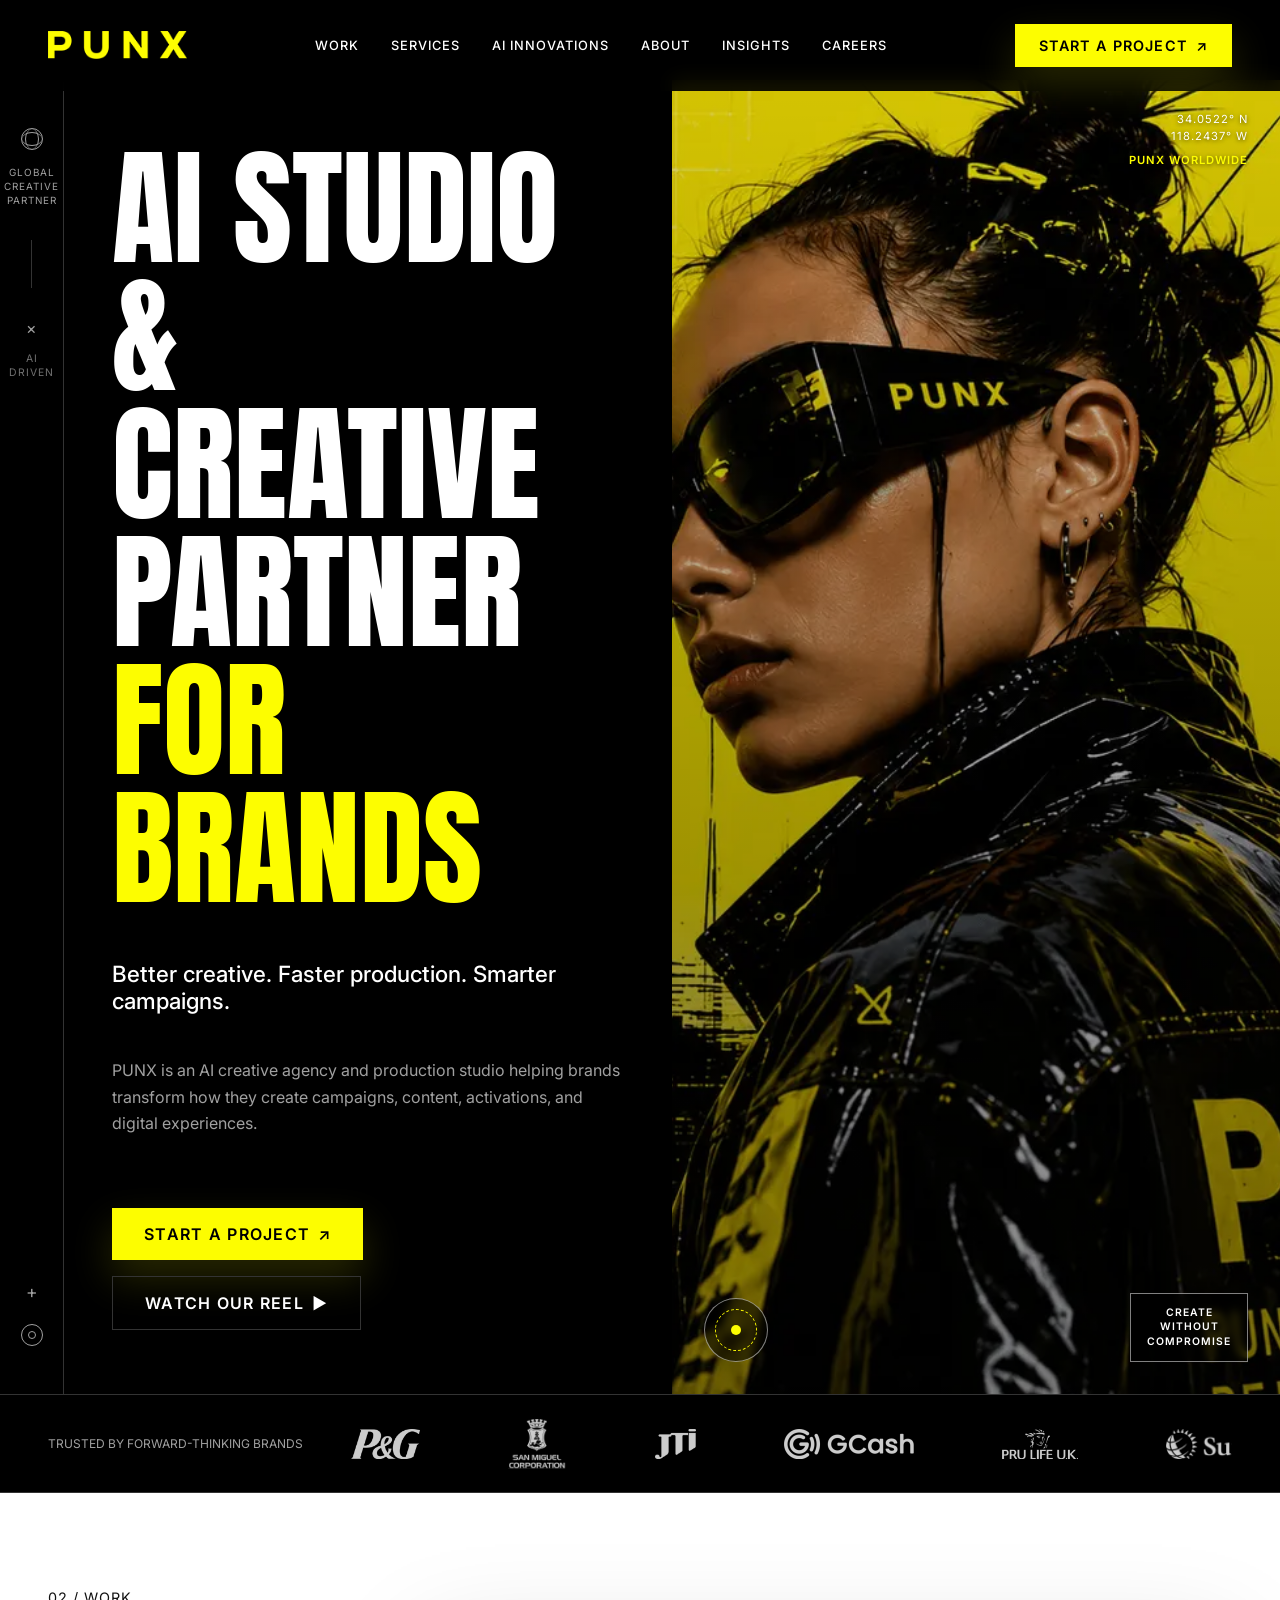
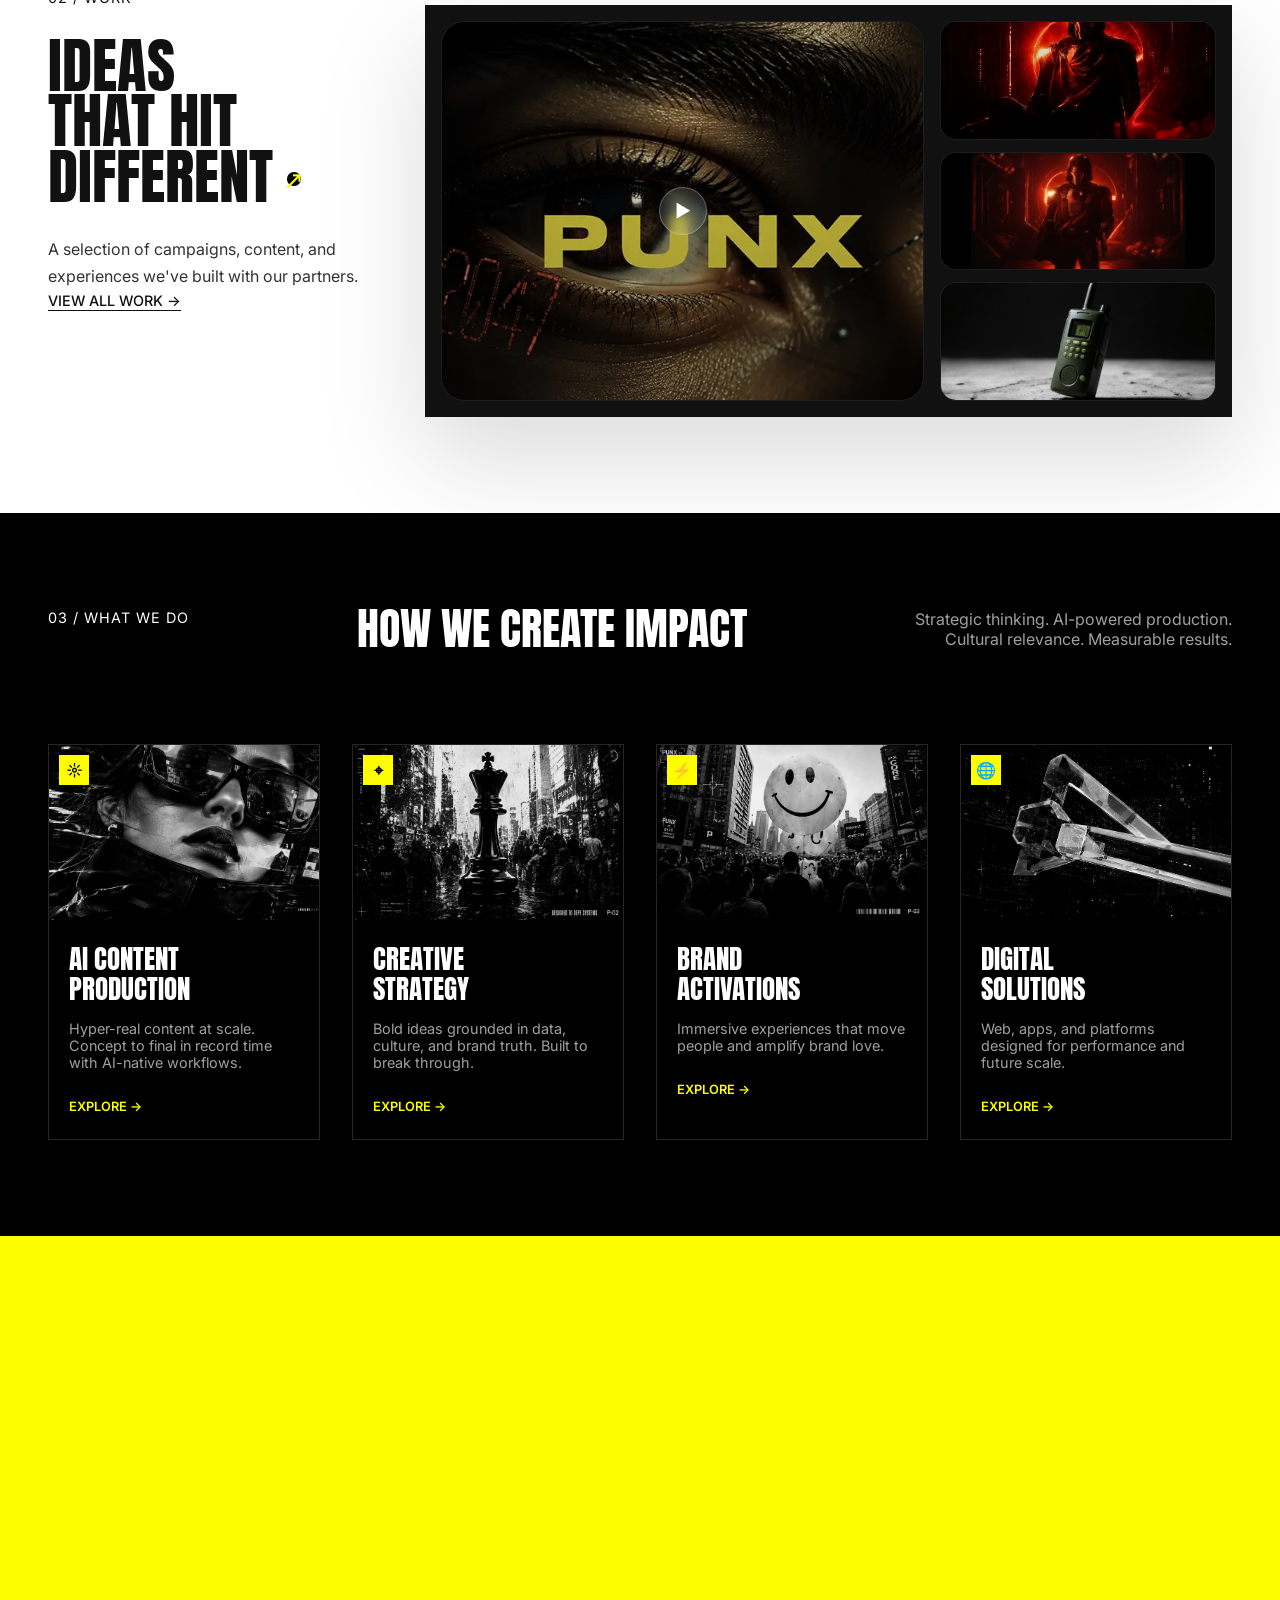
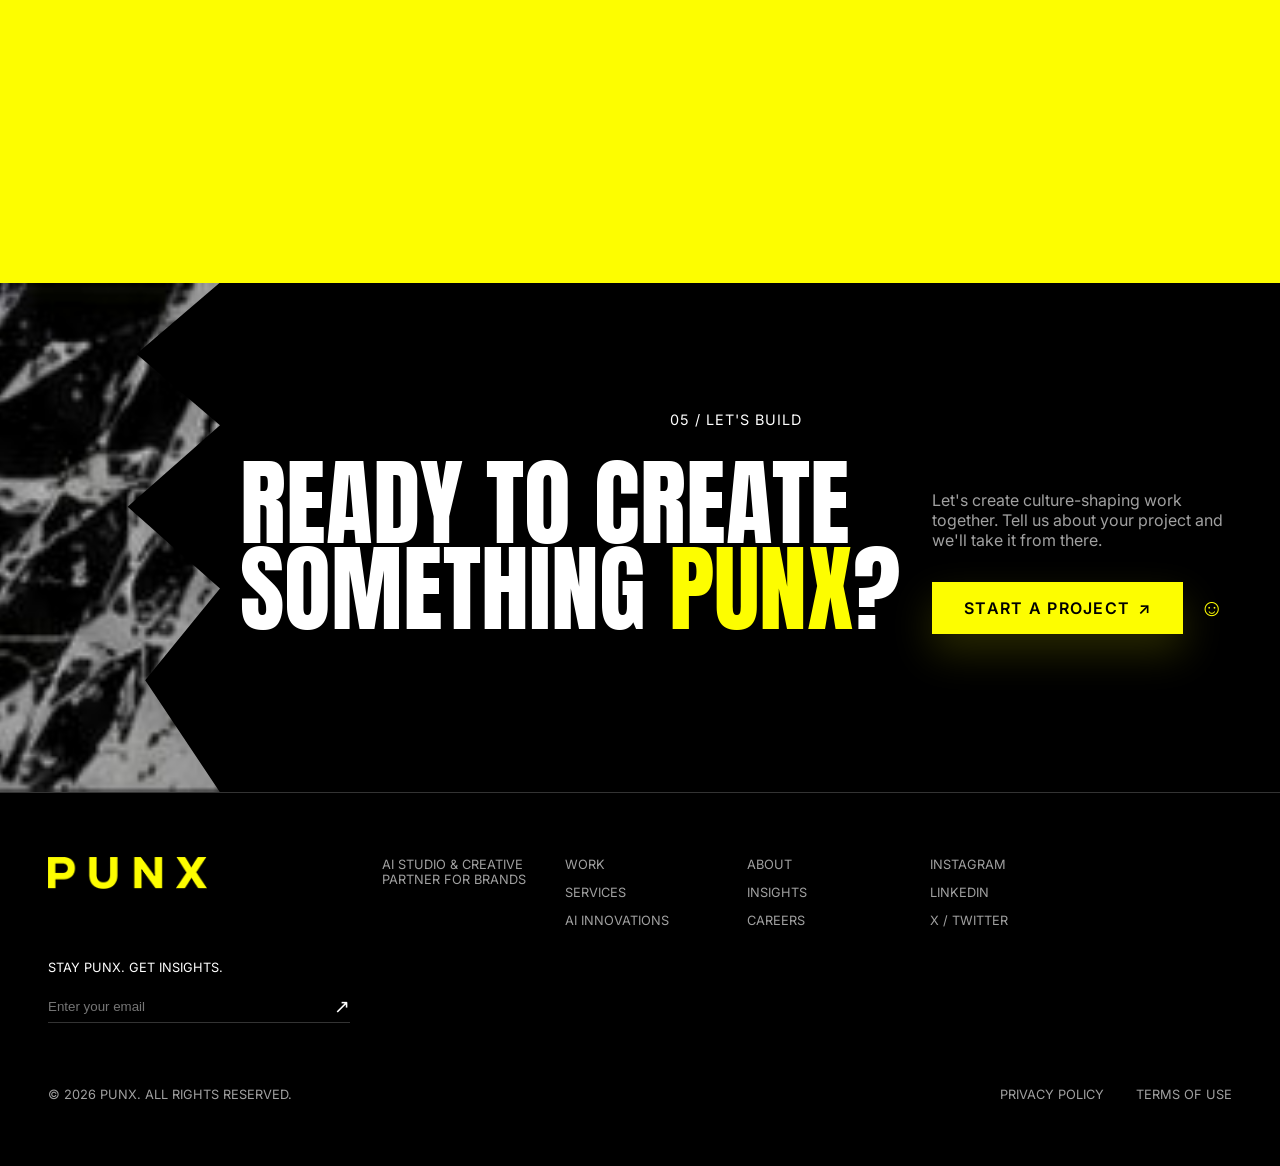
==== commit 37789543: "Wire up final images for home, work, and services pages Replace placeholder art with the client-prov" ====
--- a/index.html
+++ b/index.html
@@ -53,7 +53,7 @@
             </div>
             <div class="hero-right reveal-item delay-1">
                 <div class="hero-image-container">
-                    <img src="img/hero-model-yellow-jacket.png" alt="Hero background" class="hero-bg" />
+                    <img src="img/page/home/home_img_4.webp" alt="Hero background" class="hero-bg" />
                     <div class="hero-overlay"></div>
                     <div class="hero-coords">
                         <span>34.0522° N</span>
@@ -76,14 +76,14 @@
             <div class="clients-viewport reveal-item delay-2">
                 <div class="clients-track">
                     <img src="img/client-logo/PnG.png" alt="P&amp;G" class="client-logo">
-                    <img src="img/client-logo/SMC.png" alt="San Miguel Corporation" class="client-logo">
+                    <img src="img/client-logo/SMC.png" alt="San Miguel Corporation" class="client-logo client-logo--badge">
                     <img src="img/client-logo/JTI.png" alt="JTI" class="client-logo">
                     <img src="img/client-logo/Gcash.png" alt="GCash" class="client-logo">
                     <img src="img/client-logo/PRU%20Life%20UK.png" alt="Pru Life UK" class="client-logo">
                     <img src="img/client-logo/Sunlife.png" alt="Sun Life" class="client-logo">
                     <img src="img/client-logo/Petron.png" alt="Petron" class="client-logo">
                     <img src="img/client-logo/PnG.png" alt="P&amp;G" class="client-logo" aria-hidden="true">
-                    <img src="img/client-logo/SMC.png" alt="San Miguel Corporation" class="client-logo" aria-hidden="true">
+                    <img src="img/client-logo/SMC.png" alt="San Miguel Corporation" class="client-logo client-logo--badge" aria-hidden="true">
                     <img src="img/client-logo/JTI.png" alt="JTI" class="client-logo" aria-hidden="true">
                     <img src="img/client-logo/Gcash.png" alt="GCash" class="client-logo" aria-hidden="true">
                     <img src="img/client-logo/PRU%20Life%20UK.png" alt="Pru Life UK" class="client-logo" aria-hidden="true">
@@ -104,15 +104,14 @@
             <div class="work-carousel reveal-item delay-2">
                 <div class="work-stage" id="workStage">
                     <div class="work-featured" id="workFeatured">
-                        <img src="img/portfolio-tunnel-figure.png" alt="Featured work">
+                        <img src="img/page/home/home_img_3.webp" alt="Featured work">
                         <div class="work-card-overlay">
-                            <div class="work-card-logo">PUNX</div>
                             <div class="work-play">▶</div>
                         </div>
                     </div>
                     <div class="work-thumbs" id="workThumbs">
                         <button class="work-thumb" type="button" data-index="1" aria-label="Show next work item">
-                            <img src="img/portfolio-eye-punx.png" alt="Work 2">
+                            <img src="img/page/home/home_img_5.webp" alt="Work 2">
                         </button>
                         <button class="work-thumb" type="button" data-index="2" aria-label="Show next work item">
                             <img src="img/portfolio-red-armor.png" alt="Work 3">
@@ -136,7 +135,7 @@
                 <!-- Service 1 -->
                 <div class="service-card reveal-item delay-2">
                     <div class="service-img">
-                        <img src="img/service-ai-content.png" alt="AI Content Production">
+                        <img src="img/page/home/home_img_6.webp" alt="AI Content Production">
                         <div class="service-icon">☼</div>
                     </div>
                     <h3>AI CONTENT<br>PRODUCTION</h3>
@@ -146,7 +145,7 @@
                 <!-- Service 2 -->
                 <div class="service-card reveal-item delay-3">
                     <div class="service-img">
-                        <img src="img/service-creative-strategy.png" alt="Creative Strategy">
+                        <img src="img/page/home/home_img_1.webp" alt="Creative Strategy">
                         <div class="service-icon">⌖</div>
                     </div>
                     <h3>CREATIVE<br>STRATEGY</h3>
@@ -156,7 +155,7 @@
                 <!-- Service 3 -->
                 <div class="service-card reveal-item delay-4">
                     <div class="service-img">
-                        <img src="img/service-brand-activations.png" alt="Brand Activations">
+                        <img src="img/page/home/home_img_2.webp" alt="Brand Activations">
                         <div class="service-icon">⚡</div>
                     </div>
                     <h3>BRAND<br>ACTIVATIONS</h3>
@@ -166,7 +165,7 @@
                 <!-- Service 4 -->
                 <div class="service-card reveal-item delay-5">
                     <div class="service-img">
-                        <img src="img/service-digital-solutions.png" alt="Digital Solutions">
+                        <img src="img/page/home/home_img_7.webp" alt="Digital Solutions">
                         <div class="service-icon">🌐</div>
                     </div>
                     <h3>DIGITAL<br>SOLUTIONS</h3>
@@ -183,7 +182,7 @@
             
             <div class="innovations-grid">
                 <div class="innovation-card reveal-item delay-3">
-                    <img src="img/home-img_03.jpg" alt="PUNX Creative Intelligence" class="inno-badge">
+                    <img src="img/page/home/home_img_8.webp" alt="PUNX Creative Intelligence" class="inno-badge">
                     <div class="inno-content">
                         <h3>PUNX CREATIVE<br>INTELLIGENCE</h3>
                         <p>Our proprietary AI models and agents that ideate, design, and produce with remarkable speed and consistency.</p>
@@ -192,7 +191,7 @@
                 </div>
 
                 <div class="innovation-card reveal-item delay-4">
-                    <img src="img/home-img_05.jpg" alt="PUNX OS Gen 2" class="inno-badge">
+                    <img src="img/page/home/home_img_9.webp" alt="PUNX OS Gen 2" class="inno-badge">
                     <div class="inno-content">
                         <h3>PUNX OS GEN 2</h3>
                         <p>The operating system for modern creativity. One platform to manage ideas, content, teams, and performance.</p>
--- a/styles.css
+++ b/styles.css
@@ -7,6 +7,18 @@
     
     --font-heading: 'Anton', sans-serif;
     --font-body: 'Inter', sans-serif;
+
+    /* Heading type scale — standardized across all pages.
+       Use these instead of one-off font-size/line-height values on new headings. */
+    --fs-display: clamp(4rem, 10vw, 8rem);      /* H1 hero — same size on every page */
+    --fs-h2: clamp(3rem, 8vw, 6rem);            /* H2 — big section title */
+    --fs-h2-sm: clamp(1.8rem, 3.3vw, 2.6rem);   /* H2/H3 — featured/CTA subsection headline */
+    --fs-h3: clamp(1.3rem, 2.2vw, 1.7rem);      /* H3 — card / list-item title */
+
+    --lh-display: 1;
+    --lh-h2: 0.9;
+    --lh-h2-sm: 1.05;
+    --lh-h3: 1.1;
 }
 
 * {
@@ -89,8 +101,8 @@
 }
 
 .section-title {
-    font-size: clamp(3rem, 8vw, 6rem);
-    line-height: 0.9;
+    font-size: var(--fs-h2);
+    line-height: var(--lh-h2);
     margin-bottom: 2rem;
 }
 
@@ -305,11 +317,12 @@
 }
 
 .hero-rail-label {
-    writing-mode: vertical-rl;
-    transform: rotate(180deg);
-    font-size: 0.7rem;
-    letter-spacing: 2px;
-    margin-top: 1.5rem;
+    font-size: 0.62rem;
+    letter-spacing: 1px;
+    line-height: 1.4;
+    text-align: center;
+    max-width: 56px;
+    margin-top: 1rem;
 }
 
 .hero-rail-label--sub {
@@ -436,8 +449,8 @@
 }
 
 .hero-title {
-    font-size: clamp(4rem, 10vw, 8rem);
-    line-height: 1;
+    font-size: var(--fs-display);
+    line-height: var(--lh-display);
     margin-bottom: 1.5rem;
 }
 
@@ -641,6 +654,13 @@
     opacity: 1;
 }
 
+/* Badge/crest-style logos (near-square) render too small at a fixed
+   height next to wide wordmark logos, so give them extra height to
+   match the visual weight of the rest of the strip. */
+.client-logo--badge {
+    height: 52px;
+}
+
 /* Work */
 .work {
     display: grid;
@@ -652,6 +672,10 @@
 
 .section-header {
     max-width: 520px;
+}
+
+.work .section-title {
+    font-size: clamp(2.4rem, 4.8vw, 4.2rem);
 }
 
 .section-header p {
@@ -779,8 +803,12 @@
 .wwd-header {
     display: flex;
     justify-content: space-between;
-    align-items: flex-end;
+    align-items: flex-start;
     margin-bottom: 4rem;
+}
+
+.wwd-header .section-title {
+    font-size: clamp(1.8rem, 3.4vw, 3.2rem);
 }
 
 .wwd-desc {
@@ -795,14 +823,14 @@
 }
 
 .service-card {
-    border-top: 2px solid var(--color-yellow);
-    padding-top: 1.5rem;
+    border: 1px solid rgba(255,255,255,0.15);
+    padding: 0 1.25rem 1.5rem;
 }
 
 .service-img {
     position: relative;
-    margin-bottom: 1.5rem;
-    height: 150px;
+    margin: 0 -1.25rem 1.5rem;
+    height: 175px;
     overflow: hidden;
 }
 
@@ -834,9 +862,9 @@
 
 .service-card h3 {
     font-family: var(--font-heading);
-    font-size: 2rem;
+    font-size: var(--fs-h3);
+    line-height: var(--lh-h3);
     margin-bottom: 1rem;
-    line-height: 1;
 }
 
 .service-card p {
@@ -898,8 +926,8 @@
 }
 
 .inno-badge {
-    width: 68px;
-    height: 68px;
+    width: clamp(96px, 10vw, 140px);
+    height: clamp(96px, 10vw, 140px);
     object-fit: cover;
     flex-shrink: 0;
 }
@@ -910,7 +938,8 @@
 }
 
 .inno-content h3 {
-    font-size: 1.3rem;
+    font-size: var(--fs-h3);
+    line-height: var(--lh-h3);
     margin-bottom: 0.75rem;
 }
 
@@ -1070,15 +1099,6 @@
     min-height: 100vh;
 }
 
-.work-title.hero-title {
-    font-size: clamp(3rem, 7vw, 5.5rem);
-}
-
-.about-title.hero-title {
-    font-size: clamp(2.8rem, 6.8vw, 5.5rem);
-    line-height: 1.05;
-}
-
 .arrow-circle {
     display: inline-flex;
     align-items: center;
@@ -1087,7 +1107,6 @@
     height: 0.55em;
     font-size: 0.4em;
     vertical-align: middle;
-    border: 2px solid var(--color-yellow);
     border-radius: 50%;
     color: var(--color-yellow);
 }
@@ -1276,24 +1295,32 @@
     display: flex;
     flex: 1;
     flex-wrap: wrap;
-    gap: 3rem;
+    gap: 0;
 }
 
 .impact-item {
     display: flex;
     align-items: center;
     gap: 1.25rem;
+    padding: 0 3rem;
+    border-left: 1px solid var(--color-border);
+}
+
+.impact-item:first-child {
+    padding-left: 0;
+    border-left: none;
 }
 
 .impact-icon {
-    width: 42px;
-    height: 42px;
-    border: 1px solid var(--color-border);
-    border-radius: 50%;
+    width: 34px;
+    height: 34px;
+    background: var(--color-yellow);
+    color: var(--color-bg);
+    border-radius: 4px;
     display: flex;
     align-items: center;
     justify-content: center;
-    color: var(--color-yellow);
+    font-size: 1rem;
     flex-shrink: 0;
 }
 
@@ -1383,8 +1410,8 @@
 
 .featured-title {
     font-family: var(--font-heading);
-    font-size: clamp(1.8rem, 3vw, 2.6rem);
-    line-height: 1.05;
+    font-size: var(--fs-h2-sm);
+    line-height: var(--lh-h2-sm);
     text-transform: uppercase;
 }
 
@@ -1448,6 +1475,25 @@
     border-bottom: 1px solid var(--color-border);
 }
 
+.service-row--light {
+    background: #f2f2f0;
+    color: #111;
+}
+
+.service-row--light .section-number,
+.service-row--light .service-row-info p {
+    color: #444;
+}
+
+.service-row--light .tag-pill {
+    color: #333;
+    border-color: rgba(0,0,0,0.15);
+}
+
+.service-row--light .explore-link {
+    color: var(--color-bg);
+}
+
 .service-row-icon {
     width: 44px;
     height: 44px;
@@ -1462,8 +1508,8 @@
 
 .service-row-info h2 {
     font-family: var(--font-heading);
-    font-size: clamp(1.8rem, 3.5vw, 2.75rem);
-    line-height: 1.05;
+    font-size: var(--fs-h2-sm);
+    line-height: var(--lh-h2-sm);
     margin-bottom: 1.25rem;
 }
 
@@ -1493,8 +1539,10 @@
 .service-media {
     display: grid;
     grid-template-columns: 1.7fr 1fr;
+    grid-template-rows: 380px;
     gap: 1rem;
     height: 380px;
+    overflow: hidden;
 }
 
 .service-media-main {
@@ -1644,8 +1692,8 @@
 
 .platform-info h2 {
     font-family: var(--font-heading);
-    font-size: clamp(1.8rem, 3.2vw, 2.5rem);
-    line-height: 1.05;
+    font-size: var(--fs-h2-sm);
+    line-height: var(--lh-h2-sm);
     margin-bottom: 1.25rem;
 }
 
@@ -1998,8 +2046,8 @@
 
 .comparison-heading {
     font-family: var(--font-heading);
-    font-size: clamp(1.4rem, 2.4vw, 1.9rem);
-    line-height: 1.1;
+    font-size: var(--fs-h3);
+    line-height: var(--lh-h3);
     margin-bottom: 2.5rem;
 }
 
@@ -2128,8 +2176,8 @@
 .cta-access-title {
     flex: 1;
     font-family: var(--font-heading);
-    font-size: clamp(1.4rem, 3vw, 2.2rem);
-    line-height: 1.1;
+    font-size: var(--fs-h2-sm);
+    line-height: var(--lh-h2-sm);
 }
 
 .cta-access-meta {
@@ -2274,7 +2322,8 @@
 }
 
 .milestone-col h3 {
-    font-size: 0.9rem;
+    font-size: var(--fs-h3);
+    line-height: var(--lh-h3);
     letter-spacing: 0.5px;
     margin-bottom: 0.6rem;
 }
@@ -2400,8 +2449,8 @@
     position: relative;
     z-index: 2;
     font-family: var(--font-heading);
-    font-size: 1.3rem;
-    line-height: 1.1;
+    font-size: var(--fs-h3);
+    line-height: var(--lh-h3);
     margin-top: 1rem;
     margin-bottom: 0.6rem;
 }
@@ -2548,8 +2597,8 @@
 
 .insight-card-body h3 {
     font-family: var(--font-heading);
-    font-size: 1.2rem;
-    line-height: 1.2;
+    font-size: var(--fs-h3);
+    line-height: var(--lh-h3);
     flex: 1;
 }
 
@@ -2569,8 +2618,8 @@
 
 .newsletter-banner-heading h2 {
     font-family: var(--font-heading);
-    font-size: clamp(1.8rem, 3.5vw, 2.5rem);
-    line-height: 1.05;
+    font-size: var(--fs-h2-sm);
+    line-height: var(--lh-h2-sm);
     margin-top: 0.5rem;
 }
 
@@ -2746,7 +2795,8 @@
 
 .role-title {
     font-family: var(--font-heading);
-    font-size: clamp(1.2rem, 2.2vw, 1.6rem);
+    font-size: var(--fs-h3);
+    line-height: var(--lh-h3);
     flex: 1;
 }
 
@@ -2819,8 +2869,8 @@
 
 .role-cta h2 {
     font-family: var(--font-heading);
-    font-size: clamp(1.6rem, 3.2vw, 2.4rem);
-    line-height: 1.1;
+    font-size: var(--fs-h2-sm);
+    line-height: var(--lh-h2-sm);
 }
 
 .role-cta-text {
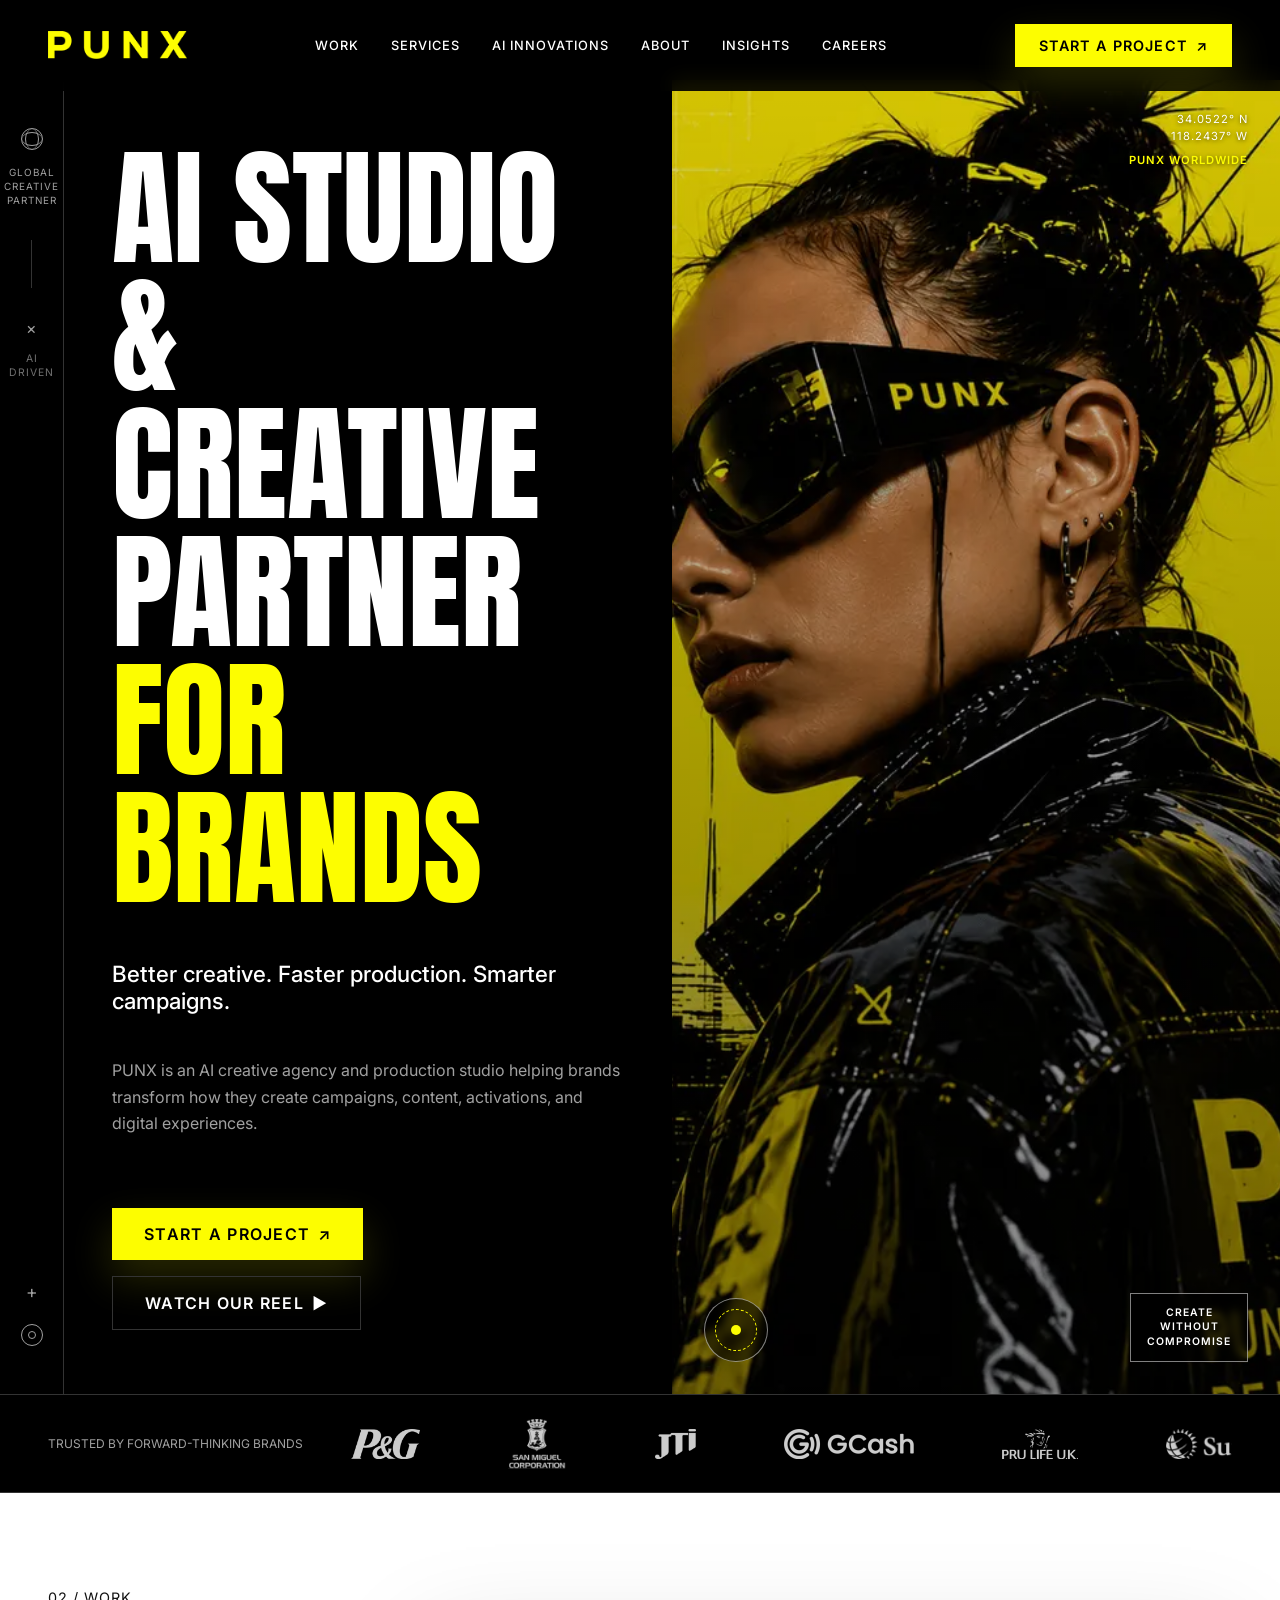
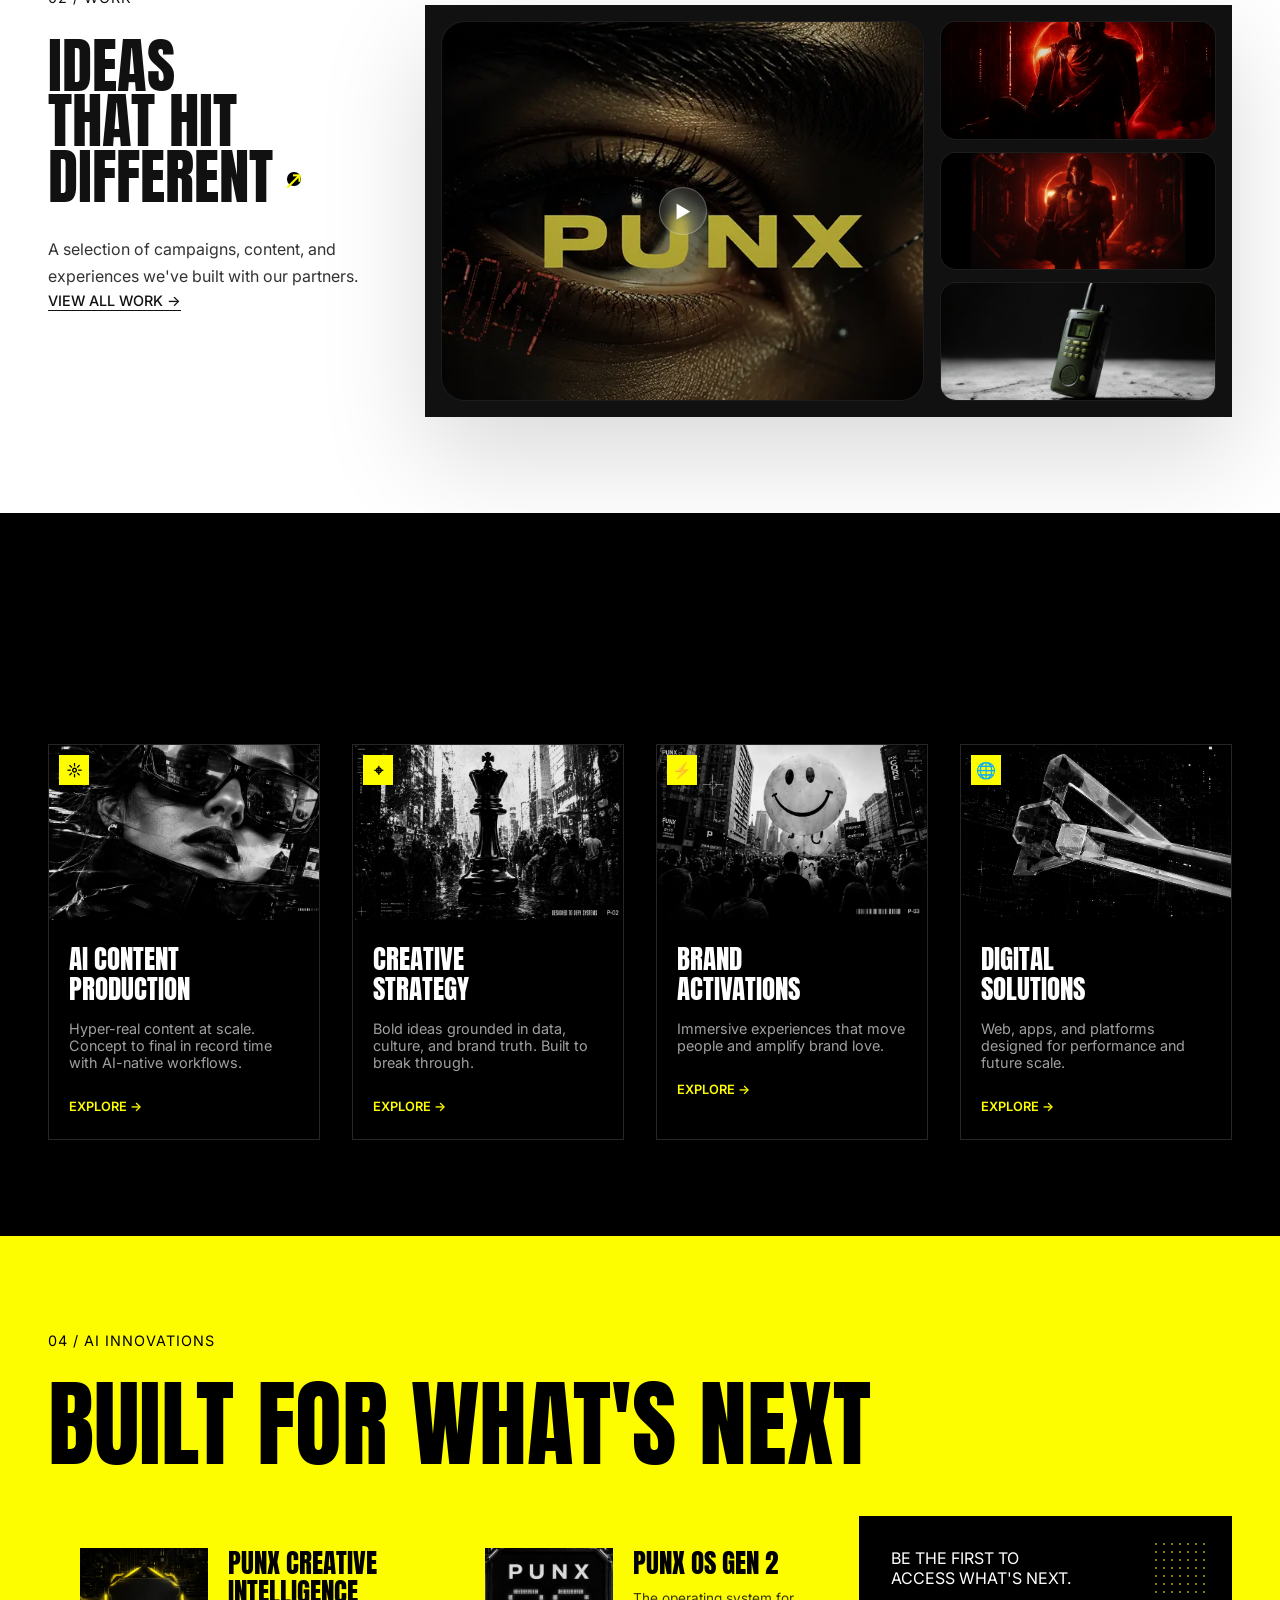
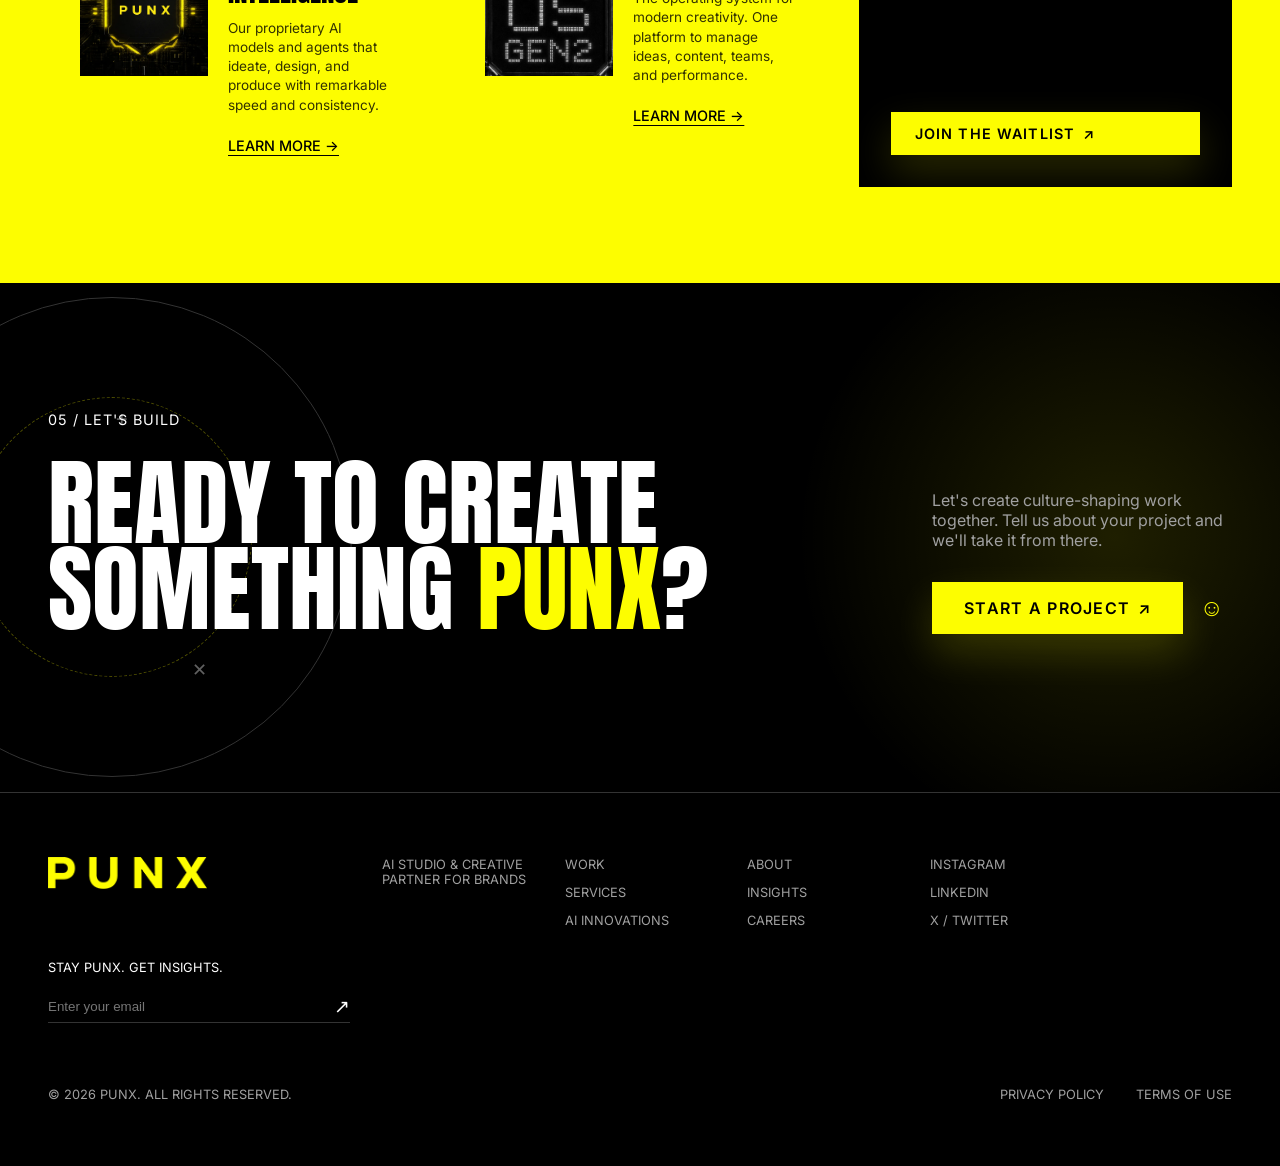
==== commit f04734f7: "Add Let's Build contact page; wire real images into About, AI Innovations, Careers, and Insights - N" ====
--- a/index.html
+++ b/index.html
@@ -21,9 +21,9 @@
             <a href="about.html">ABOUT</a>
             <a href="insights.html">INSIGHTS</a>
             <a href="careers.html">CAREERS</a>
-            <a href="#" class="btn btn-primary nav-cta-mobile">START A PROJECT <span class="arrow">↗</span></a>
+            <a href="lets-build.html" class="btn btn-primary nav-cta-mobile">START A PROJECT <span class="arrow">↗</span></a>
         </nav>
-        <a href="#" class="btn btn-primary header-cta">START A PROJECT <span class="arrow">↗</span></a>
+        <a href="lets-build.html" class="btn btn-primary header-cta">START A PROJECT <span class="arrow">↗</span></a>
         <button type="button" class="nav-toggle" id="navToggle" aria-label="Toggle menu" aria-expanded="false" aria-controls="mainNav">
             <span></span><span></span><span></span>
         </button>
@@ -47,7 +47,7 @@
                 <p class="hero-subtitle">Better creative. Faster production. Smarter campaigns.</p>
                 <p class="hero-desc">PUNX is an AI creative agency and production studio helping brands transform how they create campaigns, content, activations, and digital experiences.</p>
                 <div class="hero-actions">
-                    <a href="#" class="btn btn-primary btn-large">START A PROJECT <span class="arrow">↗</span></a>
+                    <a href="lets-build.html" class="btn btn-primary btn-large">START A PROJECT <span class="arrow">↗</span></a>
                     <a href="#" class="btn btn-secondary btn-large">WATCH OUR REEL <span class="arrow">▶</span></a>
                 </div>
             </div>
@@ -208,14 +208,19 @@
 
         <!-- Let's Build -->
         <section class="lets-build section-black animate-reveal">
-            <img src="img/home-img_09.jpg" alt="" class="build-accent" aria-hidden="true">
+            <div class="build-decor" aria-hidden="true">
+                <span class="build-decor-ring build-decor-ring--lg"></span>
+                <span class="build-decor-ring build-decor-ring--sm"></span>
+                <span class="build-decor-plus">+</span>
+                <span class="build-decor-x">✕</span>
+            </div>
             <div class="section-number reveal-item delay-1">05 / LET'S BUILD</div>
             <div class="build-content reveal-item delay-2">
                 <h2 class="section-title">READY TO CREATE<br>SOMETHING <span class="highlight">PUNX</span>?</h2>
                 <div class="build-text">
                     <p>Let's create culture-shaping work together. Tell us about your project and we'll take it from there.</p>
                     <div class="build-cta">
-                        <a href="#" class="btn btn-primary btn-large">START A PROJECT <span class="arrow">↗</span></a>
+                        <a href="lets-build.html" class="btn btn-primary btn-large">START A PROJECT <span class="arrow">↗</span></a>
                         <span class="build-smiley" aria-hidden="true">☺</span>
                     </div>
                 </div>
--- a/styles.css
+++ b/styles.css
@@ -98,6 +98,7 @@
     letter-spacing: 1px;
     margin-bottom: 2rem;
     font-family: var(--font-body);
+    text-align: left;
 }
 
 .section-title {
@@ -955,23 +956,65 @@
     position: relative;
     overflow: hidden;
     text-align: center;
-    padding: 8rem 3rem 8rem 15rem;
-}
-
-.build-accent {
+    padding: 8rem 3rem;
+}
+
+.lets-build::before {
+    content: '';
     position: absolute;
-    left: 0;
-    top: 0;
-    width: 220px;
-    height: 100%;
-    object-fit: cover;
-    clip-path: polygon(0 0, 100% 0, 62% 14%, 100% 28%, 58% 44%, 100% 60%, 66% 78%, 100% 100%, 0 100%);
+    right: -12%;
+    top: 50%;
+    width: 640px;
+    height: 640px;
+    background: radial-gradient(circle, rgba(253,253,0,0.12) 0%, rgba(253,253,0,0) 70%);
+    transform: translateY(-50%);
     pointer-events: none;
 }
 
-.build-accent ~ * {
-    position: relative;
-    z-index: 1;
+.build-decor {
+    position: absolute;
+    inset: 0;
+    pointer-events: none;
+}
+
+.build-decor-ring {
+    position: absolute;
+    left: -10%;
+    top: 50%;
+    border-radius: 50%;
+    transform: translateY(-50%);
+}
+
+.build-decor-ring--lg {
+    width: 480px;
+    height: 480px;
+    border: 1px solid var(--color-border);
+}
+
+.build-decor-ring--sm {
+    width: 280px;
+    height: 280px;
+    left: calc(-10% + 100px);
+    border: 1px dashed rgba(253,253,0,0.3);
+}
+
+.build-decor-plus,
+.build-decor-x {
+    position: absolute;
+    color: var(--color-gray);
+    opacity: 0.6;
+}
+
+.build-decor-plus {
+    left: 9%;
+    top: 24%;
+    font-size: 1.3rem;
+}
+
+.build-decor-x {
+    left: 15%;
+    bottom: 22%;
+    font-size: 1.1rem;
 }
 
 .lets-build .section-number,
@@ -1425,6 +1468,17 @@
     min-height: 100vh;
 }
 
+.hero--services .hero-bg {
+    width: 100%;
+    height: 100%;
+    transform: none;
+    object-position: 68% 38%;
+}
+
+.hero--services .hero-image-container:hover .hero-bg {
+    transform: scale(1.03);
+}
+
 /* Stats banner */
 .stats-banner {
     display: flex;
@@ -1641,10 +1695,40 @@
 .hero--ai {
     min-height: auto;
     padding-bottom: 3rem;
+    position: relative;
+    grid-template-columns: 64px 1fr;
+    overflow: hidden;
+}
+
+.hero--ai .hero-rail,
+.hero--ai .hero-left {
+    position: relative;
+    z-index: 2;
 }
 
 .hero--ai .hero-right {
-    min-height: 100vh;
+    position: absolute;
+    inset: 0;
+    z-index: 0;
+    min-height: 0;
+    height: 100%;
+}
+
+.hero--ai .hero-image-container {
+    width: 100%;
+    height: 100%;
+}
+
+.hero--ai .hero-bg {
+    width: 100%;
+    height: 100%;
+    object-position: center;
+}
+
+.hero--ai .hero-overlay {
+    background:
+        linear-gradient(90deg, rgba(0,0,0,0.92) 0%, rgba(0,0,0,0.6) 40%, rgba(0,0,0,0.15) 75%),
+        linear-gradient(180deg, rgba(0,0,0,0.1) 0%, rgba(0,0,0,0.6) 100%);
 }
 
 .hero-close {
@@ -1731,6 +1815,19 @@
     font-family: var(--font-heading);
     font-size: 1.1rem;
     letter-spacing: 0.5px;
+}
+
+.widget-card--visual {
+    padding: 1.25rem 1.25rem 0;
+    overflow: hidden;
+}
+
+.widget-image {
+    flex: 1;
+    width: calc(100% + 2.5rem);
+    margin: 0 -1.25rem -1px;
+    object-fit: cover;
+    object-position: top;
 }
 
 /* Workflow diagram widget */
@@ -2155,6 +2252,13 @@
     align-items: center;
     justify-content: center;
     gap: 0.5rem;
+    overflow: hidden;
+}
+
+.cta-chip-img {
+    width: 100%;
+    height: 100%;
+    object-fit: cover;
 }
 
 .cta-chip .icon-globe {
@@ -2211,10 +2315,43 @@
 .hero--about {
     min-height: auto;
     padding-bottom: 3rem;
+    position: relative;
+    grid-template-columns: 64px 1fr;
+    overflow: hidden;
+}
+
+.hero--about .hero-rail,
+.hero--about .hero-left {
+    position: relative;
+    z-index: 2;
 }
 
 .hero--about .hero-right {
-    min-height: 100vh;
+    position: absolute;
+    top: 0;
+    right: 0;
+    bottom: 0;
+    left: 42%;
+    z-index: 0;
+    min-height: 0;
+    height: 100%;
+}
+
+.hero--about .hero-image-container {
+    width: 100%;
+    height: 100%;
+}
+
+.hero--about .hero-bg {
+    width: 100%;
+    height: 100%;
+    object-position: center;
+}
+
+.hero--about .hero-overlay {
+    background:
+        linear-gradient(90deg, rgba(0,0,0,0.85) 0%, rgba(0,0,0,0.3) 18%, rgba(0,0,0,0) 45%),
+        linear-gradient(180deg, rgba(0,0,0,0.1) 0%, rgba(0,0,0,0.55) 100%);
 }
 
 .section-number--accent {
@@ -2255,7 +2392,7 @@
 .powered-media {
     display: grid;
     grid-template-columns: 1fr;
-    grid-template-rows: 1.6fr 1fr;
+    grid-template-rows: minmax(0, 1.6fr) minmax(0, 1fr);
     gap: 0.75rem;
     height: 320px;
     margin-top: 2.5rem;
@@ -2517,6 +2654,10 @@
     min-height: 100vh;
 }
 
+.hero--insights .hero-bg {
+    object-position: 62% center;
+}
+
 .article-meta {
     display: flex;
     align-items: center;
@@ -2679,13 +2820,15 @@
 }
 
 .career-collage {
+    position: relative;
     display: grid;
-    grid-template-columns: repeat(4, 1fr);
-    grid-template-rows: repeat(3, 1fr);
+    grid-template-columns: repeat(2, 1fr);
+    grid-template-rows: repeat(4, 1fr);
     grid-template-areas:
-        "portrait video meta meta"
-        "portrait concert concert tall"
-        "small team team tall";
+        "portrait video"
+        "coder concert"
+        "capguy cyborg"
+        "tiredwoman group";
     gap: 0.6rem;
     width: 100%;
     height: 100%;
@@ -2706,13 +2849,18 @@
 
 .collage-cell--portrait { grid-area: portrait; }
 .collage-cell--video { grid-area: video; }
+.collage-cell--coder { grid-area: coder; }
 .collage-cell--concert { grid-area: concert; }
-.collage-cell--tall { grid-area: tall; }
-.collage-cell--small { grid-area: small; }
-.collage-cell--team { grid-area: team; }
+.collage-cell--capguy { grid-area: capguy; }
+.collage-cell--cyborg { grid-area: cyborg; }
+.collage-cell--tiredwoman { grid-area: tiredwoman; }
+.collage-cell--group { grid-area: group; }
 
 .collage-meta {
-    grid-area: meta;
+    position: absolute;
+    top: 0.75rem;
+    right: 0.75rem;
+    z-index: 2;
     display: flex;
     flex-direction: column;
     align-items: flex-end;
@@ -2720,9 +2868,10 @@
     gap: 0.2rem;
     font-size: 0.65rem;
     letter-spacing: 0.5px;
-    color: var(--color-gray);
+    color: #fff;
     text-align: right;
     padding: 0.5rem;
+    text-shadow: 0 1px 4px rgba(0,0,0,0.8);
 }
 
 .collage-meta .hero-coords-label {
@@ -2886,6 +3035,408 @@
     line-height: 1.6;
 }
 
+/* Let's Build page */
+.build-hero-tags {
+    display: flex;
+    align-items: flex-start;
+    gap: 1rem;
+    max-width: 420px;
+    padding-top: 1.5rem;
+    margin-top: 0.5rem;
+    border-top: 1px solid var(--color-border);
+}
+
+.build-hero-tags-icon {
+    width: 32px;
+    height: 32px;
+    border: 1px solid var(--color-border);
+    color: var(--color-yellow);
+    flex-shrink: 0;
+    display: flex;
+    align-items: center;
+    justify-content: center;
+    font-size: 0.9rem;
+}
+
+.build-hero-tags p {
+    font-size: 0.7rem;
+    letter-spacing: 0.5px;
+    line-height: 1.7;
+    color: var(--color-gray);
+    text-transform: uppercase;
+}
+
+.build-features-grid {
+    display: grid;
+    grid-template-columns: 1fr 1fr;
+    gap: 1.5rem;
+}
+
+.build-feature-card {
+    position: relative;
+    overflow: hidden;
+    min-height: 260px;
+    display: flex;
+    flex-direction: column;
+    justify-content: space-between;
+    padding: 1.5rem;
+    border: 1px solid var(--color-border);
+}
+
+.build-feature-card img {
+    position: absolute;
+    inset: 0;
+    width: 100%;
+    height: 100%;
+    object-fit: cover;
+    z-index: 0;
+}
+
+.build-feature-card::after {
+    content: '';
+    position: absolute;
+    inset: 0;
+    z-index: 1;
+    background: linear-gradient(180deg, rgba(0,0,0,0.1) 30%, rgba(0,0,0,0.92) 100%);
+}
+
+.build-feature-label {
+    position: relative;
+    z-index: 2;
+    font-family: var(--font-heading);
+    text-transform: uppercase;
+    font-size: 0.85rem;
+    letter-spacing: 1px;
+}
+
+.build-feature-card p {
+    position: relative;
+    z-index: 2;
+    color: #fff;
+    font-size: 0.85rem;
+    line-height: 1.5;
+    max-width: 320px;
+}
+
+/* Contact / Start a Project */
+.contact-grid {
+    display: grid;
+    grid-template-columns: 1.6fr 1fr;
+    gap: 3rem;
+    align-items: start;
+}
+
+.contact-form {
+    border: 1px solid var(--color-border);
+    padding: 2.5rem;
+    display: flex;
+    flex-direction: column;
+    gap: 1.5rem;
+}
+
+.form-row {
+    display: grid;
+    grid-template-columns: 1fr 1fr;
+    gap: 1.5rem;
+}
+
+.form-group {
+    display: flex;
+    flex-direction: column;
+    gap: 0.6rem;
+}
+
+.form-group label {
+    font-size: 0.75rem;
+    letter-spacing: 1px;
+    text-transform: uppercase;
+    color: var(--color-gray);
+}
+
+.form-label-optional {
+    text-transform: none;
+    letter-spacing: 0;
+    opacity: 0.7;
+}
+
+.form-group input[type="text"],
+.form-group input[type="email"],
+.form-group select,
+.form-group textarea {
+    background: #0a0a0a;
+    border: 1px solid var(--color-border);
+    color: #fff;
+    padding: 0.9rem 1rem;
+    font-family: var(--font-body);
+    font-size: 0.9rem;
+    width: 100%;
+}
+
+.form-group select {
+    appearance: none;
+    background-image: linear-gradient(45deg, transparent 50%, var(--color-gray) 50%), linear-gradient(135deg, var(--color-gray) 50%, transparent 50%);
+    background-position: calc(100% - 1.2rem) center, calc(100% - 0.9rem) center;
+    background-size: 6px 6px, 6px 6px;
+    background-repeat: no-repeat;
+}
+
+.form-group input::placeholder,
+.form-group textarea::placeholder {
+    color: var(--color-gray);
+}
+
+.form-group input:focus,
+.form-group select:focus,
+.form-group textarea:focus {
+    outline: none;
+    border-color: var(--color-yellow);
+}
+
+.form-group textarea {
+    resize: vertical;
+    min-height: 120px;
+}
+
+.need-options {
+    display: grid;
+    grid-template-columns: repeat(5, 1fr);
+    gap: 0.75rem;
+}
+
+.need-option {
+    display: flex;
+    flex-direction: column;
+    align-items: center;
+    gap: 0.5rem;
+    border: 1px solid var(--color-border);
+    padding: 1rem 0.5rem;
+    cursor: pointer;
+    text-align: center;
+    font-size: 0.65rem;
+    letter-spacing: 0.5px;
+    color: var(--color-gray);
+    transition: border-color 0.2s ease, color 0.2s ease;
+}
+
+.need-option .need-icon {
+    font-size: 1.1rem;
+    color: #fff;
+}
+
+.need-option:hover {
+    border-color: rgba(253,253,0,0.4);
+}
+
+.need-option:has(input:checked) {
+    border-color: var(--color-yellow);
+    color: var(--color-yellow);
+}
+
+.need-option:has(input:checked) .need-icon {
+    color: var(--color-yellow);
+}
+
+.file-drop {
+    border: 1px dashed var(--color-border);
+    padding: 1.25rem;
+    display: flex;
+    align-items: center;
+    justify-content: space-between;
+    gap: 1rem;
+    flex-wrap: wrap;
+    font-size: 0.8rem;
+    color: var(--color-gray);
+}
+
+.file-drop small {
+    color: var(--color-gray);
+    opacity: 0.7;
+}
+
+.file-drop-btn {
+    display: inline-flex;
+    border: 1px solid var(--color-border);
+    background: transparent;
+    color: #fff;
+    padding: 0.6rem 1.2rem;
+    font-size: 0.75rem;
+    letter-spacing: 1px;
+    cursor: pointer;
+    flex-shrink: 0;
+}
+
+.file-drop-btn:hover {
+    border-color: var(--color-yellow);
+    color: var(--color-yellow);
+}
+
+.form-submit {
+    width: 100%;
+    justify-content: center;
+}
+
+.form-note {
+    font-size: 0.75rem;
+    color: var(--color-gray);
+    text-align: center;
+}
+
+.contact-sidebar {
+    display: flex;
+    flex-direction: column;
+    gap: 2rem;
+}
+
+.sidebar-block {
+    border: 1px solid var(--color-border);
+    padding: 2rem;
+}
+
+.sidebar-title {
+    font-family: var(--font-heading);
+    font-size: 1.1rem;
+    letter-spacing: 1px;
+    margin-bottom: 1.5rem;
+}
+
+.contact-method {
+    display: flex;
+    align-items: flex-start;
+    gap: 1rem;
+    margin-bottom: 1.5rem;
+}
+
+.contact-method:last-child {
+    margin-bottom: 0;
+}
+
+.contact-method-icon {
+    width: 40px;
+    height: 40px;
+    border: 1px solid var(--color-border);
+    color: var(--color-yellow);
+    display: flex;
+    align-items: center;
+    justify-content: center;
+    flex-shrink: 0;
+    font-size: 1rem;
+}
+
+.contact-method-label {
+    font-size: 0.7rem;
+    letter-spacing: 1px;
+    color: var(--color-gray);
+    margin-bottom: 0.3rem;
+}
+
+.contact-method a {
+    color: var(--color-yellow);
+    font-weight: 600;
+    font-size: 0.95rem;
+}
+
+.next-steps {
+    border: 1px solid var(--color-border);
+    padding: 2rem;
+}
+
+.next-steps h4 {
+    font-family: var(--font-heading);
+    font-size: 1rem;
+    letter-spacing: 1px;
+    margin-bottom: 1rem;
+}
+
+.next-steps p {
+    color: var(--color-gray);
+    font-size: 0.85rem;
+    line-height: 1.6;
+    margin-bottom: 1.5rem;
+}
+
+.next-steps-tags {
+    display: flex;
+    flex-direction: column;
+    gap: 0.4rem;
+    font-size: 0.7rem;
+    letter-spacing: 1px;
+    color: var(--color-gray);
+    padding-top: 1.5rem;
+    border-top: 1px solid var(--color-border);
+}
+
+/* FAQ */
+.faq {
+    display: grid;
+    grid-template-columns: 200px 1fr;
+    gap: 2rem;
+    align-items: start;
+}
+
+.faq-label {
+    font-family: var(--font-heading);
+    text-transform: uppercase;
+    font-size: 1.3rem;
+    letter-spacing: 1px;
+}
+
+.faq-list {
+    display: flex;
+    flex-direction: column;
+}
+
+.faq-item {
+    border-bottom: 1px solid var(--color-border);
+}
+
+.faq-question {
+    width: 100%;
+    display: flex;
+    justify-content: space-between;
+    align-items: center;
+    gap: 1rem;
+    background: none;
+    border: none;
+    color: #fff;
+    padding: 1.5rem 0;
+    font-family: var(--font-body);
+    font-weight: 600;
+    font-size: 0.95rem;
+    letter-spacing: 0.5px;
+    text-transform: uppercase;
+    cursor: pointer;
+    text-align: left;
+}
+
+.faq-icon {
+    font-size: 1.2rem;
+    color: var(--color-yellow);
+    flex-shrink: 0;
+    transition: transform 0.3s ease;
+}
+
+.faq-item.is-open .faq-icon {
+    transform: rotate(45deg);
+}
+
+.faq-answer {
+    max-height: 0;
+    overflow: hidden;
+    transition: max-height 0.35s ease, padding-bottom 0.35s ease;
+}
+
+.faq-answer p {
+    color: var(--color-gray);
+    font-size: 0.9rem;
+    line-height: 1.65;
+    max-width: 720px;
+}
+
+.faq-item.is-open .faq-answer {
+    max-height: 200px;
+    padding-bottom: 1.5rem;
+}
+
 /* Responsive */
 @media (max-width: 1024px) {
     .hero {
@@ -2925,10 +3476,7 @@
         align-items: flex-start;
         gap: 2rem;
     }
-    .lets-build {
-        padding-left: 3rem;
-    }
-    .build-accent {
+    .build-decor {
         display: none;
     }
     .footer-top {
@@ -3035,14 +3583,8 @@
         min-width: 0;
     }
     .career-collage {
-        grid-template-columns: repeat(2, 1fr);
-        grid-template-rows: repeat(5, 140px);
-        grid-template-areas:
-            "portrait video"
-            "portrait meta"
-            "concert concert"
-            "tall small"
-            "tall team";
+        grid-template-rows: repeat(4, 160px);
+        height: auto;
     }
     .hwm-row, .roles-row {
         grid-template-columns: 1fr;
@@ -3062,6 +3604,19 @@
     }
     .role-row {
         flex-wrap: wrap;
+    }
+    .build-features-grid {
+        grid-template-columns: 1fr;
+    }
+    .contact-grid {
+        grid-template-columns: 1fr;
+    }
+    .need-options {
+        grid-template-columns: repeat(3, 1fr);
+    }
+    .faq {
+        grid-template-columns: 1fr;
+        gap: 1rem;
     }
 }
 
@@ -3214,8 +3769,8 @@
         padding: 1rem;
     }
     .career-collage {
-        grid-template-columns: repeat(2, 1fr);
-        grid-template-rows: repeat(5, 110px);
+        grid-template-rows: repeat(4, 120px);
+        height: auto;
     }
     .hwm-row, .roles-row {
         padding: 3.5rem 1.5rem;
@@ -3240,4 +3795,15 @@
     .role-cta {
         padding: 3rem 1.5rem;
     }
-}
+    .form-row {
+        grid-template-columns: 1fr;
+    }
+    .need-options {
+        grid-template-columns: repeat(2, 1fr);
+    }
+    .contact-form,
+    .sidebar-block,
+    .next-steps {
+        padding: 1.5rem;
+    }
+}
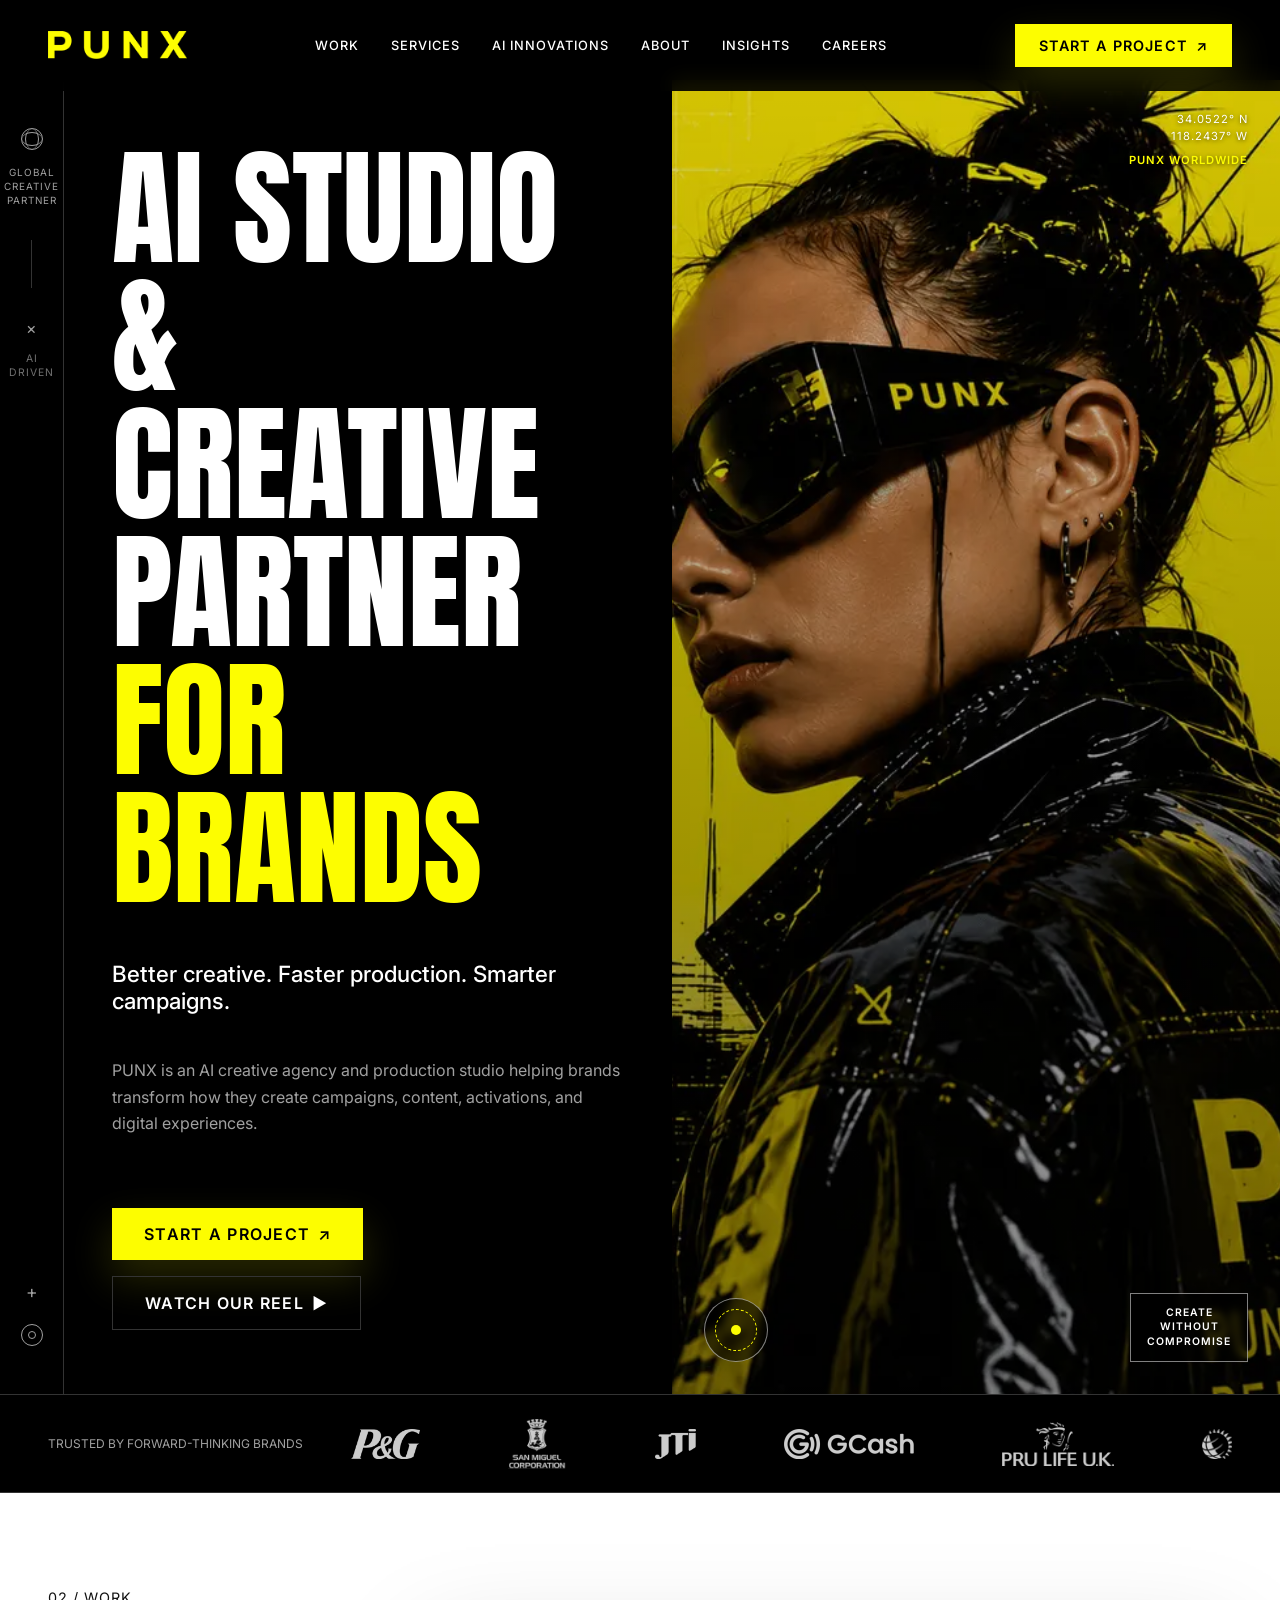
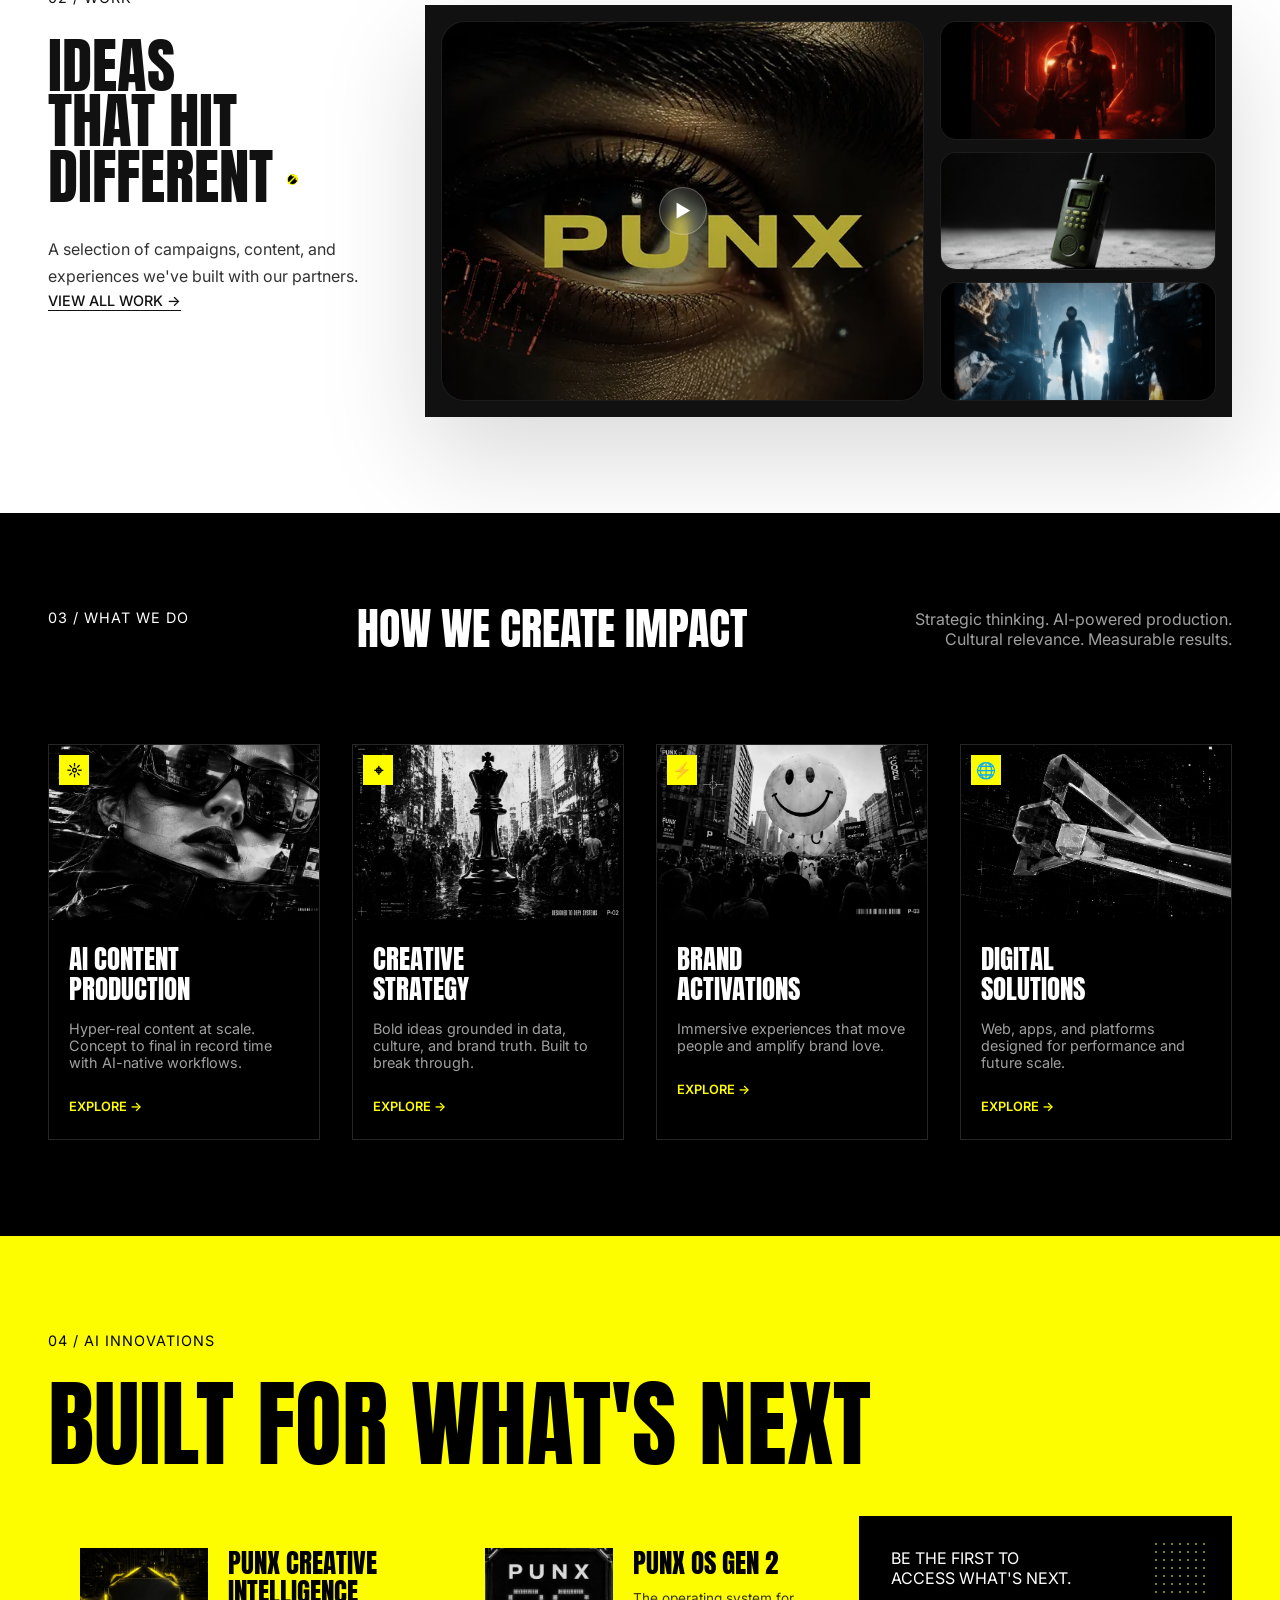
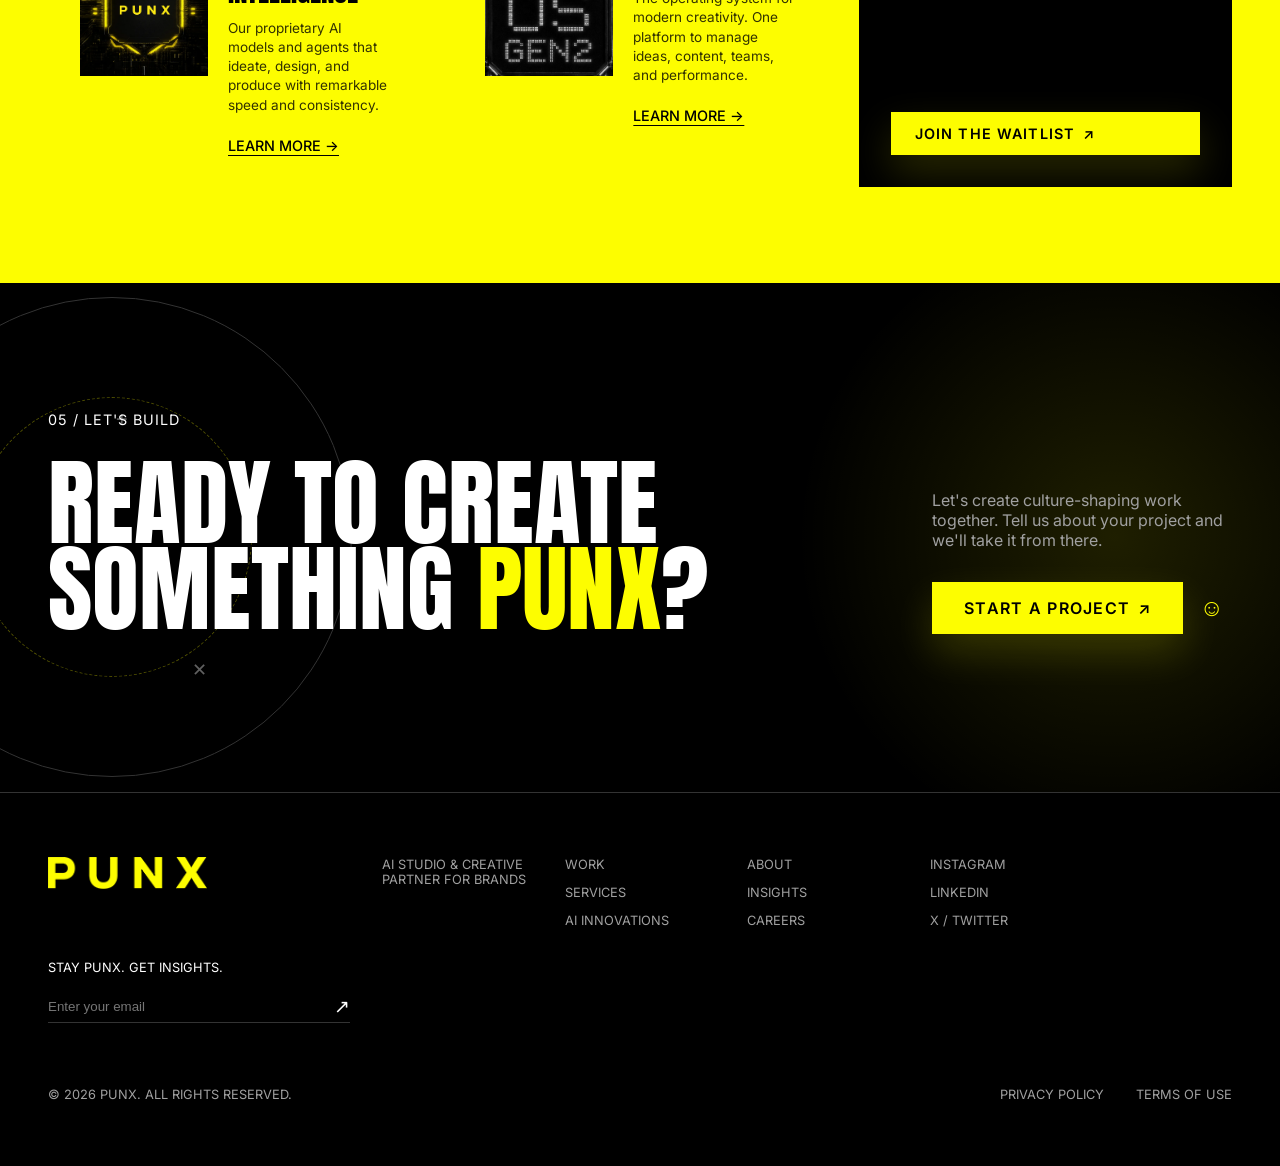
==== commit a0be54fd: "Fix arrow-circle badge, enlarge Petron/Pru Life UK logos, restore home Work carousel - arrow-circle " ====
--- a/index.html
+++ b/index.html
@@ -79,16 +79,16 @@
                     <img src="img/client-logo/SMC.png" alt="San Miguel Corporation" class="client-logo client-logo--badge">
                     <img src="img/client-logo/JTI.png" alt="JTI" class="client-logo">
                     <img src="img/client-logo/Gcash.png" alt="GCash" class="client-logo">
-                    <img src="img/client-logo/PRU%20Life%20UK.png" alt="Pru Life UK" class="client-logo">
+                    <img src="img/client-logo/PRU%20Life%20UK.png" alt="Pru Life UK" class="client-logo client-logo--lg">
                     <img src="img/client-logo/Sunlife.png" alt="Sun Life" class="client-logo">
-                    <img src="img/client-logo/Petron.png" alt="Petron" class="client-logo">
+                    <img src="img/client-logo/Petron.png" alt="Petron" class="client-logo client-logo--lg">
                     <img src="img/client-logo/PnG.png" alt="P&amp;G" class="client-logo" aria-hidden="true">
                     <img src="img/client-logo/SMC.png" alt="San Miguel Corporation" class="client-logo client-logo--badge" aria-hidden="true">
                     <img src="img/client-logo/JTI.png" alt="JTI" class="client-logo" aria-hidden="true">
                     <img src="img/client-logo/Gcash.png" alt="GCash" class="client-logo" aria-hidden="true">
-                    <img src="img/client-logo/PRU%20Life%20UK.png" alt="Pru Life UK" class="client-logo" aria-hidden="true">
+                    <img src="img/client-logo/PRU%20Life%20UK.png" alt="Pru Life UK" class="client-logo client-logo--lg" aria-hidden="true">
                     <img src="img/client-logo/Sunlife.png" alt="Sun Life" class="client-logo" aria-hidden="true">
-                    <img src="img/client-logo/Petron.png" alt="Petron" class="client-logo" aria-hidden="true">
+                    <img src="img/client-logo/Petron.png" alt="Petron" class="client-logo client-logo--lg" aria-hidden="true">
                 </div>
             </div>
         </section>
@@ -111,13 +111,13 @@
                     </div>
                     <div class="work-thumbs" id="workThumbs">
                         <button class="work-thumb" type="button" data-index="1" aria-label="Show next work item">
-                            <img src="img/page/home/home_img_5.webp" alt="Work 2">
+                            <img src="img/portfolio-red-armor.png" alt="Work 2">
                         </button>
                         <button class="work-thumb" type="button" data-index="2" aria-label="Show next work item">
-                            <img src="img/portfolio-red-armor.png" alt="Work 3">
+                            <img src="img/portfolio-walkie-talkie.png" alt="Work 3">
                         </button>
                         <button class="work-thumb" type="button" data-index="3" aria-label="Show next work item">
-                            <img src="img/portfolio-walkie-talkie.png" alt="Work 4">
+                            <img src="img/portfolio-tunnel-figure.png" alt="Work 4">
                         </button>
                     </div>
                 </div>
--- a/styles.css
+++ b/styles.css
@@ -662,6 +662,12 @@
     height: 52px;
 }
 
+/* Petron and Pru Life UK marks are thin/low-ink at the default height
+   and read as barely-there next to the bolder wordmarks in the strip. */
+.client-logo--lg {
+    height: 44px;
+}
+
 /* Work */
 .work {
     display: grid;
@@ -758,14 +764,6 @@
     gap: 0.75rem;
     background: linear-gradient(180deg, rgba(0,0,0,0.08) 0%, rgba(0,0,0,0.35) 100%);
     pointer-events: none;
-}
-
-.work-card-logo {
-    font-family: var(--font-heading);
-    font-size: clamp(1.75rem, 4vw, 2.75rem);
-    color: var(--color-yellow);
-    letter-spacing: 2px;
-    text-shadow: 0 4px 30px rgba(0,0,0,0.5);
 }
 
 .work-play {
@@ -1146,18 +1144,15 @@
     display: inline-flex;
     align-items: center;
     justify-content: center;
-    width: 0.55em;
-    height: 0.55em;
-    font-size: 0.4em;
+    width: 0.62em;
+    height: 0.62em;
+    font-size: 0.28em;
     vertical-align: middle;
     border-radius: 50%;
+    border: 0.05em solid var(--color-yellow);
+    background-color: var(--color-bg);
     color: var(--color-yellow);
-}
-
-.section-dark .arrow-circle {
-    background-color: var(--color-bg);
-    border-color: var(--color-bg);
-    color: var(--color-yellow);
+    flex-shrink: 0;
 }
 
 .filter-tabs {
